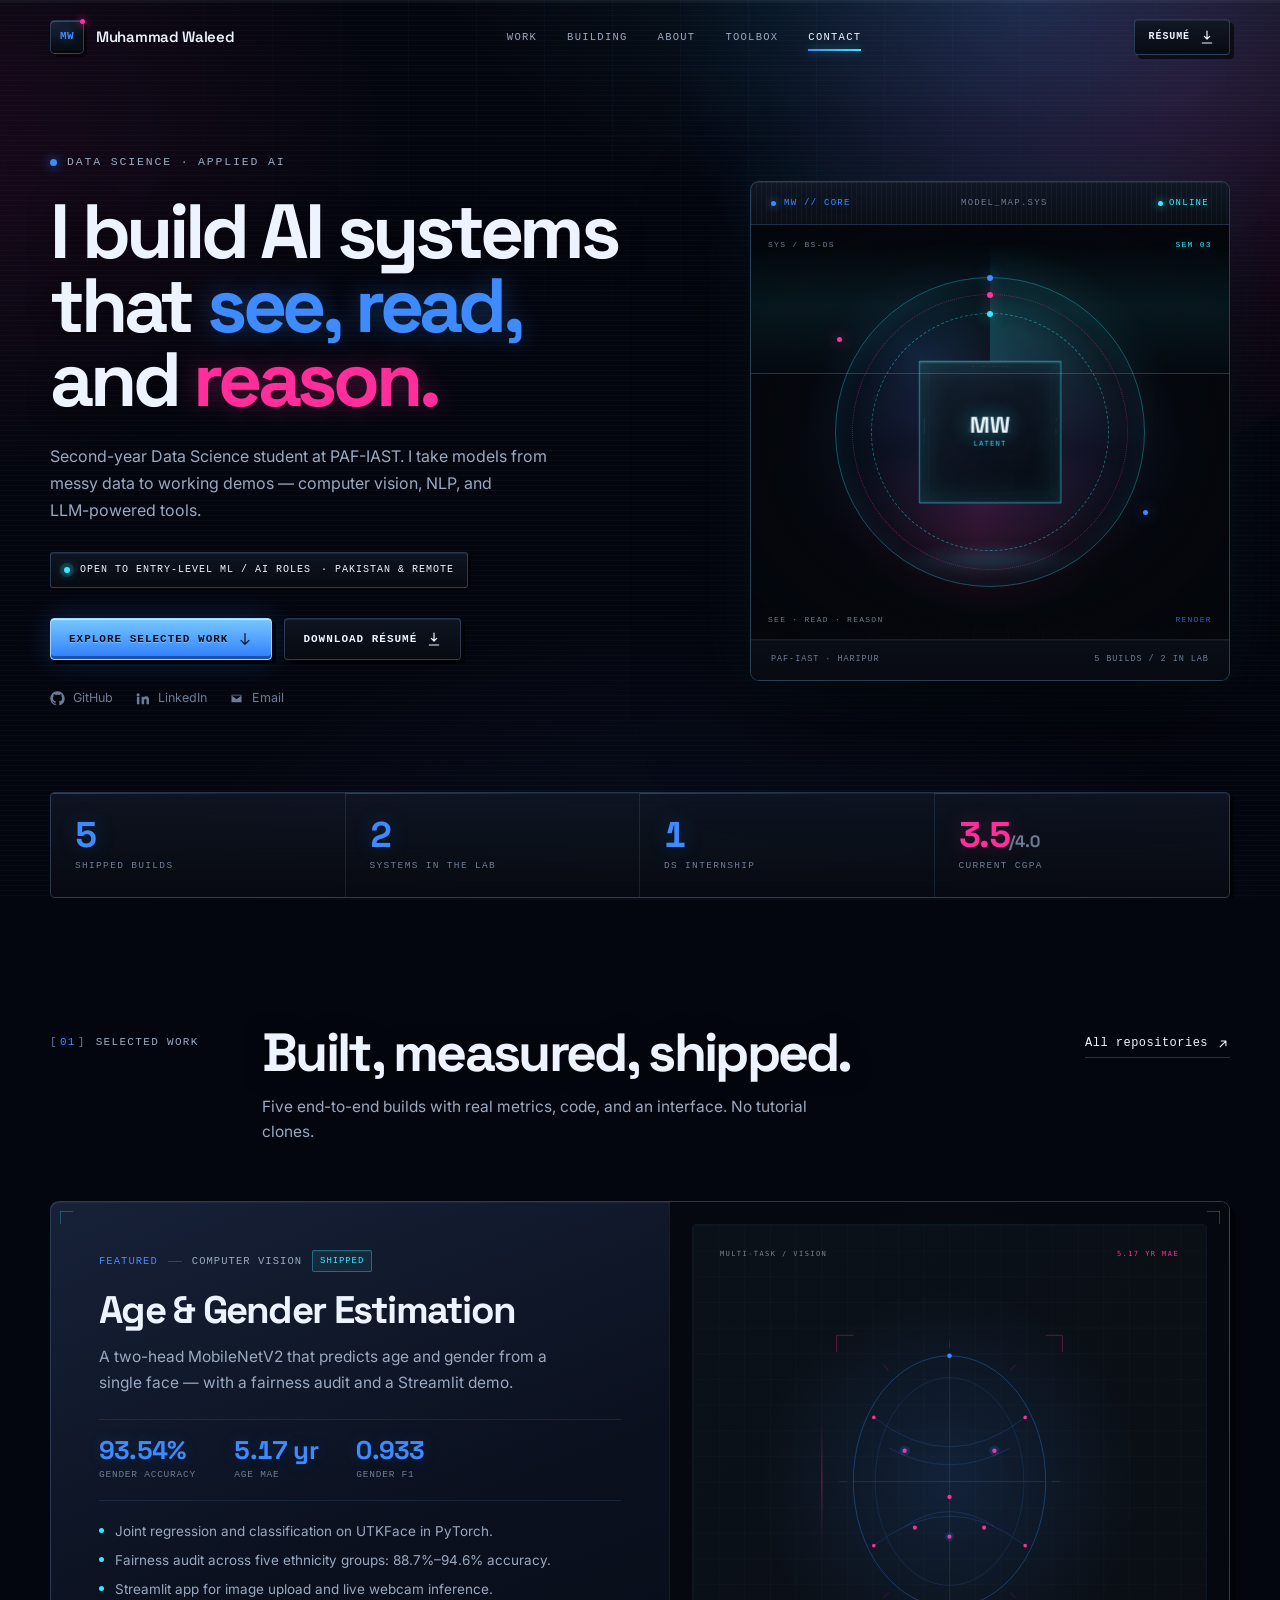
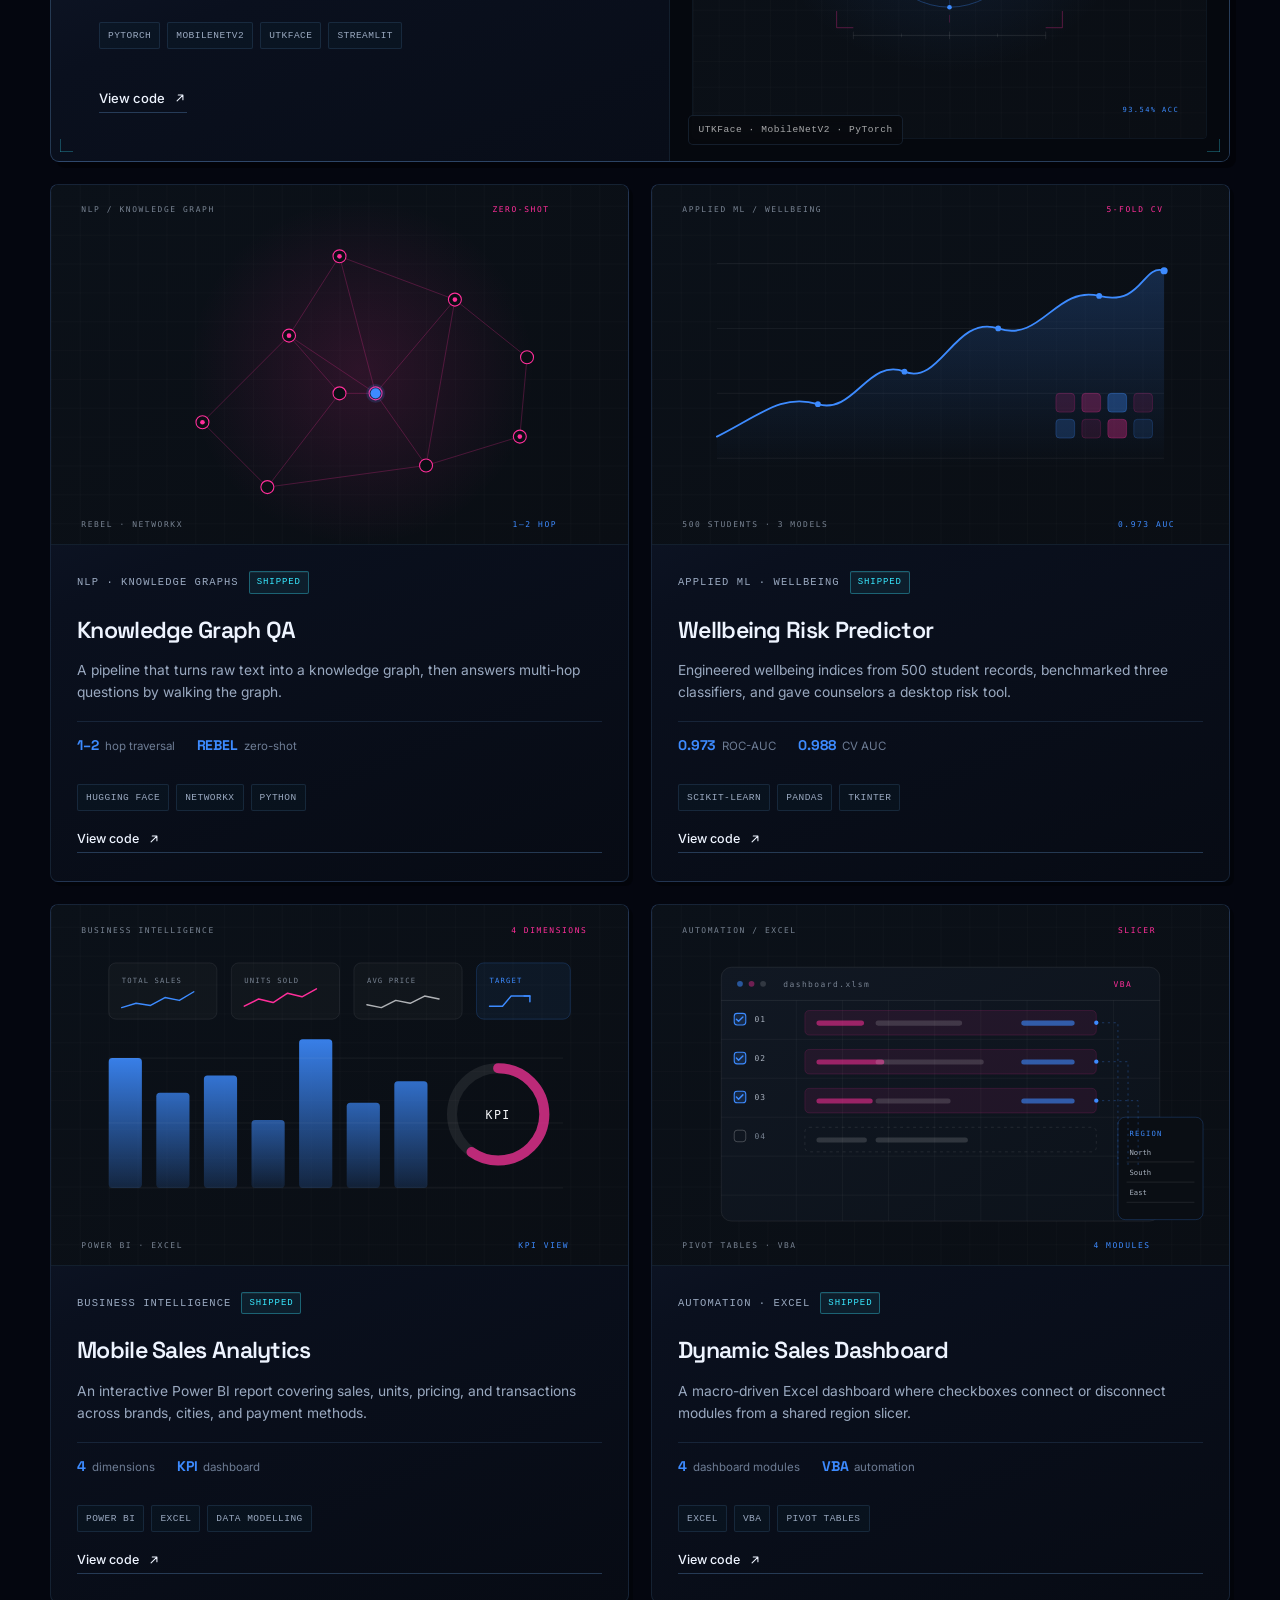
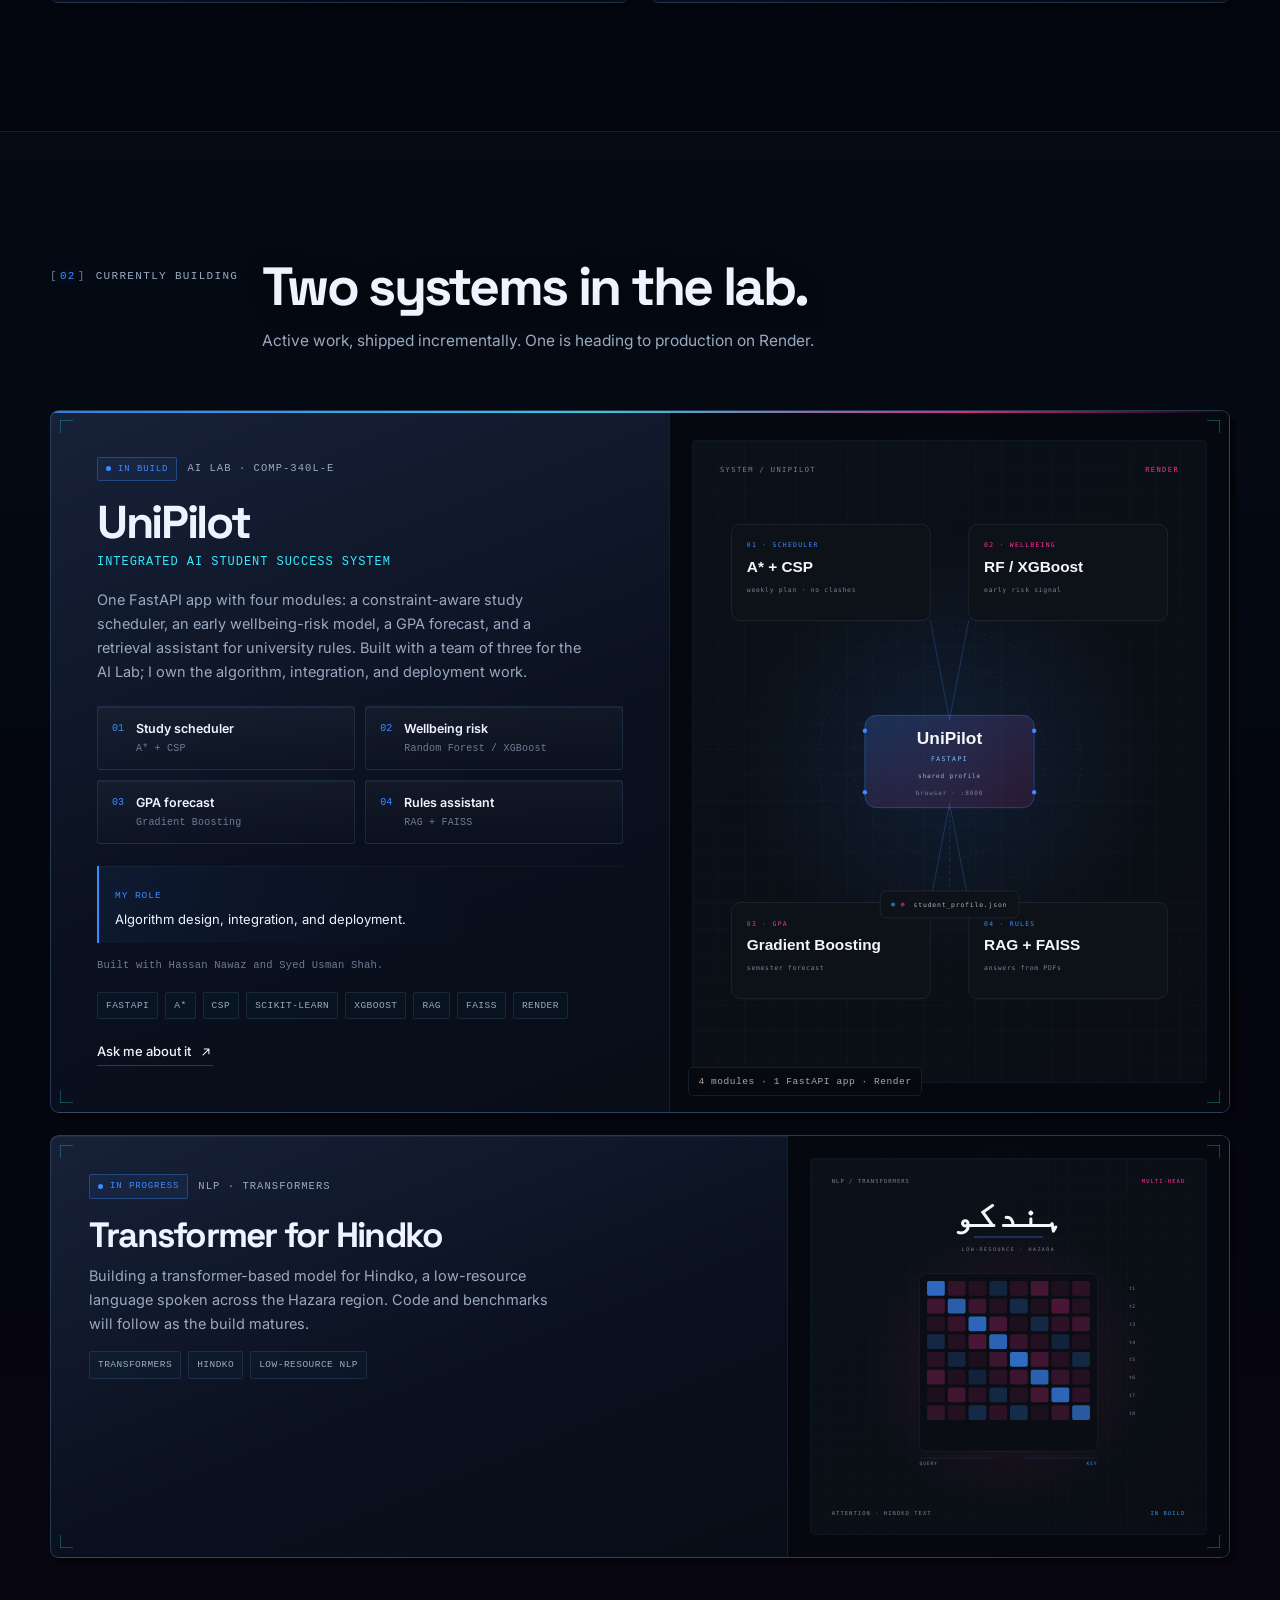
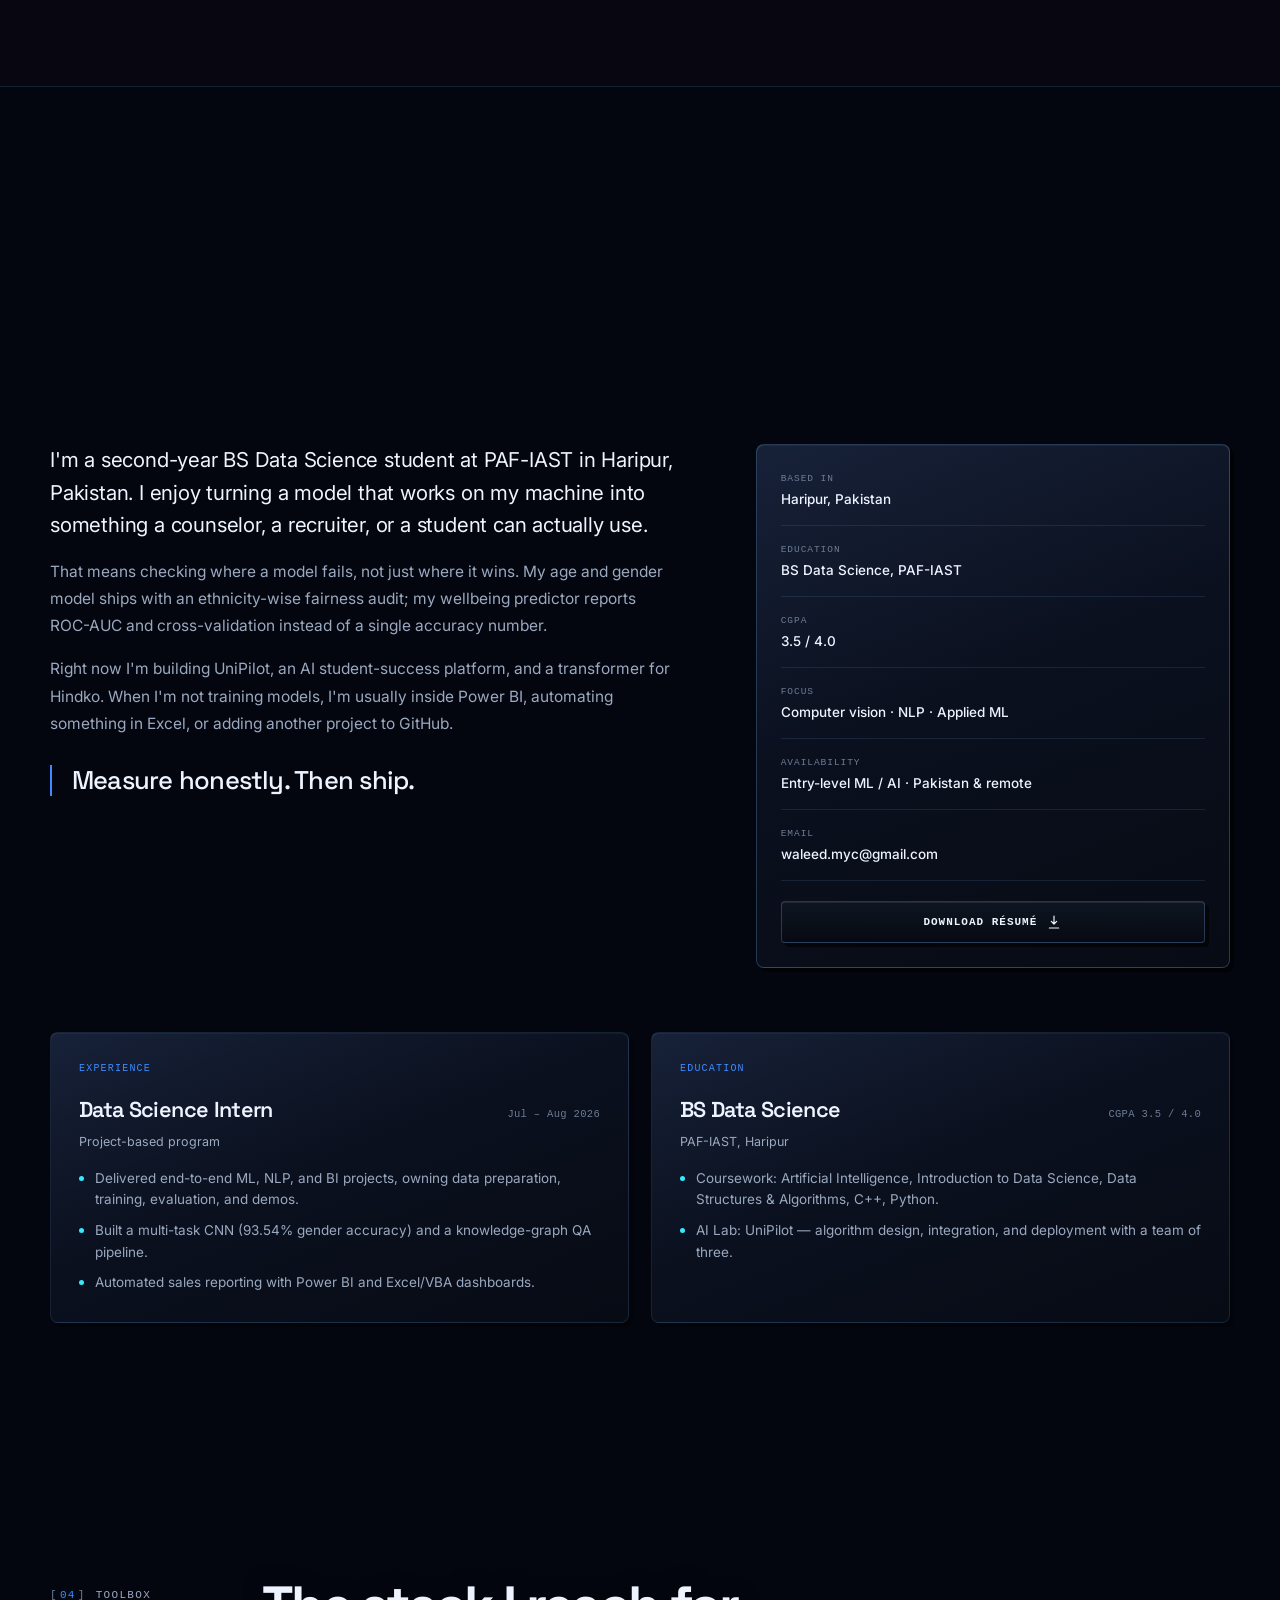
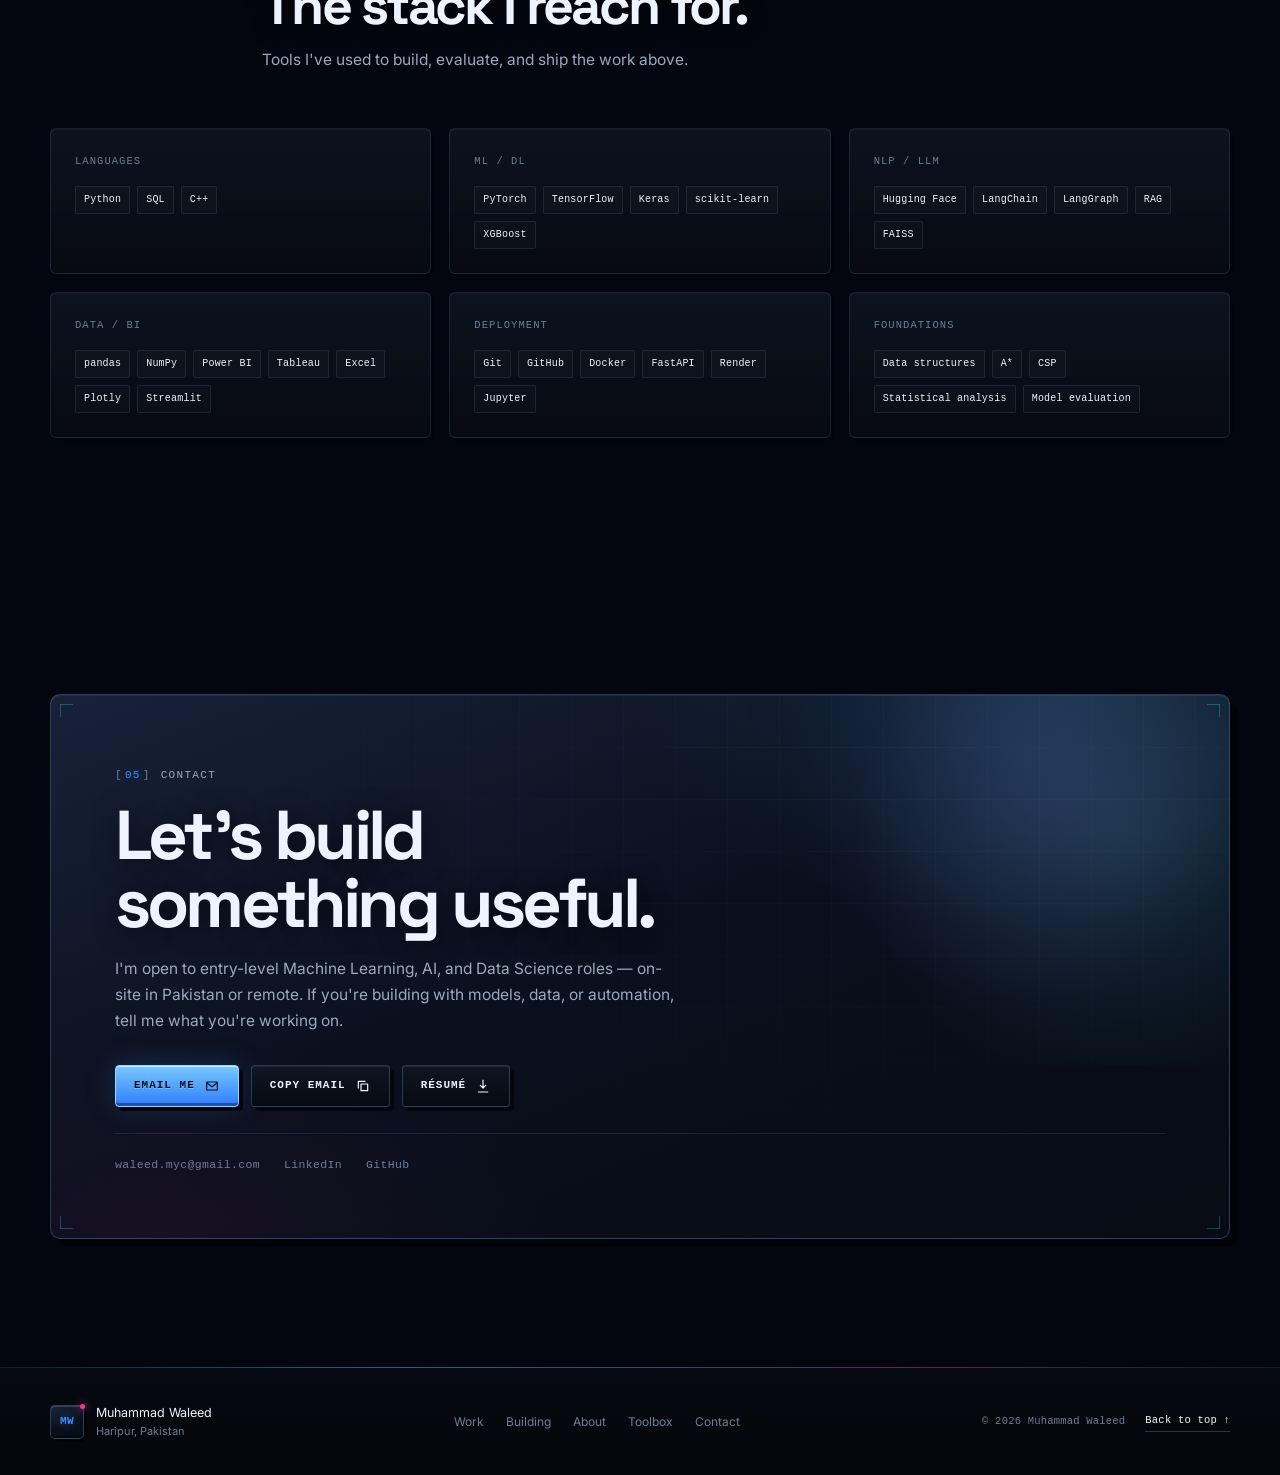
==== index.html @ 13989f55 "Build Muhammad Waleed portfolio site Static single-page portfolio, SEO files, résumé downloads, and " ====
<!doctype html>
<html lang="en" class="no-js">
<head>
  <meta charset="utf-8">
  <meta name="viewport" content="width=device-width, initial-scale=1">
  <title>Muhammad Waleed — Machine Learning &amp; AI Engineer</title>
  <meta name="description" content="Portfolio of Muhammad Waleed — Data Science student and machine learning engineer building computer vision, NLP, and LLM systems. Projects, metrics, and code.">
  <meta name="author" content="Muhammad Waleed">
  <meta name="robots" content="index, follow, max-image-preview:large">
  <meta name="theme-color" content="#04060f">
  <link rel="canonical" href="https://muhammad-waleed-winx.onrender.com/">

  <meta property="og:type" content="website">
  <meta property="og:site_name" content="Muhammad Waleed — ML &amp; AI Portfolio">
  <meta property="og:title" content="Muhammad Waleed — Machine Learning &amp; AI Engineer">
  <meta property="og:description" content="Data Science student building computer vision, NLP, and LLM systems. Real metrics, shipped projects, and code.">
  <meta property="og:url" content="https://muhammad-waleed-winx.onrender.com/">
  <meta property="og:image" content="https://muhammad-waleed-winx.onrender.com/assets/img/og-cover.png">
  <meta property="og:image:width" content="1200">
  <meta property="og:image:height" content="630">
  <meta property="og:image:alt" content="Muhammad Waleed — I build AI systems that see, read, and reason.">
  <meta property="og:locale" content="en_US">

  <meta name="twitter:card" content="summary_large_image">
  <meta name="twitter:title" content="Muhammad Waleed — Machine Learning &amp; AI Engineer">
  <meta name="twitter:description" content="Data Science student building computer vision, NLP, and LLM systems. Real metrics, shipped projects, and code.">
  <meta name="twitter:image" content="https://muhammad-waleed-winx.onrender.com/assets/img/og-cover.png">
  <meta name="twitter:image:alt" content="Muhammad Waleed — I build AI systems that see, read, and reason.">

  <link rel="icon" href="assets/img/favicon.svg" type="image/svg+xml">
  <link rel="apple-touch-icon" href="assets/img/apple-touch-icon.png">
  <link rel="manifest" href="site.webmanifest">

  <link rel="preconnect" href="https://fonts.googleapis.com">
  <link rel="preconnect" href="https://fonts.gstatic.com" crossorigin>
  <link href="https://fonts.googleapis.com/css2?family=Inter:wght@400;500;600&family=Space+Grotesk:wght@500;600;700&display=swap" rel="stylesheet">
  <link rel="stylesheet" href="assets/css/style.css">

  <script>document.documentElement.classList.replace('no-js', 'js');</script>

  <script type="application/ld+json">
  {
    "@context": "https://schema.org",
    "@graph": [
      {
        "@type": "Person",
        "@id": "https://muhammad-waleed-winx.onrender.com/#person",
        "name": "Muhammad Waleed",
        "givenName": "Muhammad",
        "familyName": "Waleed",
        "jobTitle": "Machine Learning & AI Engineer",
        "description": "Data Science student at PAF-IAST building computer vision, NLP, and LLM systems.",
        "url": "https://muhammad-waleed-winx.onrender.com/",
        "email": "mailto:waleed.myc@gmail.com",
        "address": {
          "@type": "PostalAddress",
          "addressLocality": "Haripur",
          "addressRegion": "Khyber Pakhtunkhwa",
          "addressCountry": "PK"
        },
        "alumniOf": {
          "@type": "CollegeOrUniversity",
          "name": "Pak-Austria Fachhochschule Institute of Applied Sciences and Technology (PAF-IAST)"
        },
        "sameAs": [
          "https://www.linkedin.com/in/muhammad-waleed-myc/",
          "https://github.com/winx007"
        ],
        "knowsAbout": [
          "Machine Learning",
          "Deep Learning",
          "Computer Vision",
          "Natural Language Processing",
          "Large Language Models",
          "Python",
          "PyTorch",
          "TensorFlow",
          "scikit-learn",
          "Hugging Face Transformers",
          "LangChain",
          "LangGraph",
          "Docker",
          "FastAPI",
          "Power BI"
        ]
      },
      {
        "@type": "WebSite",
        "@id": "https://muhammad-waleed-winx.onrender.com/#website",
        "url": "https://muhammad-waleed-winx.onrender.com/",
        "name": "Muhammad Waleed — Machine Learning & AI Portfolio",
        "description": "Projects and case studies in computer vision, NLP, LLMs, and applied data science.",
        "publisher": { "@id": "https://muhammad-waleed-winx.onrender.com/#person" },
        "inLanguage": "en"
      },
      {
        "@type": "ItemList",
        "name": "Selected projects",
        "itemListElement": [
          {
            "@type": "ListItem",
            "position": 1,
            "item": {
              "@type": "SoftwareSourceCode",
              "name": "Age & Gender Estimation — Multi-Task CNN",
              "description": "A two-head MobileNetV2 for joint age regression and gender classification on UTKFace, with a fairness audit and Streamlit demo.",
              "codeRepository": "https://github.com/winx007/Age-Gender-Estimation-Multi-Task-Learning-",
              "programmingLanguage": "Python",
              "author": { "@id": "https://muhammad-waleed-winx.onrender.com/#person" }
            }
          },
          {
            "@type": "ListItem",
            "position": 2,
            "item": {
              "@type": "SoftwareSourceCode",
              "name": "Knowledge Graph Construction & Multi-Hop QA",
              "description": "An NLP pipeline that extracts entity-relation triplets with REBEL, builds a NetworkX graph, and answers 1-hop and 2-hop questions.",
              "codeRepository": "https://github.com/winx007/Knowledge-Graph-Construction-QA-Pipeline",
              "programmingLanguage": "Python",
              "author": { "@id": "https://muhammad-waleed-winx.onrender.com/#person" }
            }
          },
          {
            "@type": "ListItem",
            "position": 3,
            "item": {
              "@type": "SoftwareSourceCode",
              "name": "Student Wellbeing Risk Predictor",
              "description": "A scikit-learn pipeline that engineers wellbeing indices from 500 student records and exposes risk predictions through a Tkinter GUI.",
              "codeRepository": "https://github.com/winx007/Student-Wellbeing-Correlation-Prep",
              "programmingLanguage": "Python",
              "author": { "@id": "https://muhammad-waleed-winx.onrender.com/#person" }
            }
          },
          {
            "@type": "ListItem",
            "position": 4,
            "item": {
              "@type": "SoftwareSourceCode",
              "name": "Mobile Sales Analytics Dashboard",
              "description": "An interactive Power BI report tracking sales, units, pricing, and transactions across brands, cities, and payment methods.",
              "codeRepository": "https://github.com/winx007/Zenith-Mobiles-Sales-Analytics-Dashboard-Power-BI-Project",
              "author": { "@id": "https://muhammad-waleed-winx.onrender.com/#person" }
            }
          }
        ]
      }
    ]
  }
  </script>
</head>
<body>
  <a class="skip-link" href="#main">Skip to content</a>
  <div class="scroll-progress" aria-hidden="true"><span data-scroll-progress></span></div>

  <header class="site-header" data-header>
    <div class="container header-inner">
      <a class="brand" href="#top" aria-label="Muhammad Waleed — back to top">
        <span class="brand-mark" aria-hidden="true">MW</span>
        <span class="brand-name">Muhammad Waleed</span>
      </a>

      <nav class="desktop-nav" aria-label="Primary">
        <a href="#work" data-nav>Work</a>
        <a href="#building" data-nav>Building</a>
        <a href="#about" data-nav>About</a>
        <a href="#skills" data-nav>Toolbox</a>
        <a href="#contact" data-nav>Contact</a>
      </nav>

      <div class="header-actions">
        <a class="btn btn--ghost btn--sm" href="assets/Muhammad_Waleed_Resume.pdf" download>
          Résumé
          <svg class="icon" viewBox="0 0 24 24" aria-hidden="true"><path d="M12 3v12m0 0 4-4m-4 4-4-4M5 21h14"/></svg>
        </a>
        <button class="menu-toggle" type="button" aria-expanded="false" aria-controls="mobile-menu" aria-label="Open menu" data-menu-toggle>
          <span></span><span></span>
        </button>
      </div>
    </div>
  </header>

  <div class="mobile-menu" id="mobile-menu" data-menu inert>
    <nav aria-label="Mobile">
      <a href="#work"><span>01</span>Work</a>
      <a href="#building"><span>02</span>Building</a>
      <a href="#about"><span>03</span>About</a>
      <a href="#skills"><span>04</span>Toolbox</a>
      <a href="#contact"><span>05</span>Contact</a>
    </nav>
    <div class="mobile-menu__foot">
      <a class="btn btn--primary" href="assets/Muhammad_Waleed_Resume.pdf" download>Download résumé</a>
      <div class="socials">
        <a href="https://github.com/winx007" target="_blank" rel="noopener noreferrer" aria-label="GitHub (opens in a new tab)">
          <svg class="icon" viewBox="0 0 24 24" aria-hidden="true"><path d="M12 .5C5.73.5.5 5.73.5 12c0 5.08 3.29 9.39 7.86 10.91.58.11.79-.25.79-.56v-2.17c-3.2.7-3.88-1.37-3.88-1.37-.53-1.34-1.29-1.7-1.29-1.7-1.05-.72.08-.71.08-.71 1.16.08 1.77 1.19 1.77 1.19 1.03 1.77 2.7 1.26 3.36.96.1-.75.4-1.26.73-1.55-2.55-.29-5.23-1.28-5.23-5.7 0-1.26.45-2.29 1.19-3.1-.12-.29-.52-1.46.11-3.05 0 0 .97-.31 3.18 1.18a11.1 11.1 0 0 1 5.8 0c2.2-1.49 3.17-1.18 3.17-1.18.63 1.59.23 2.76.11 3.05.74.81 1.19 1.84 1.19 3.1 0 4.43-2.69 5.41-5.25 5.69.41.35.78 1.05.78 2.12v3.14c0 .31.21.68.8.56A11.5 11.5 0 0 0 23.5 12C23.5 5.73 18.27.5 12 .5Z"/></svg>
        </a>
        <a href="https://www.linkedin.com/in/muhammad-waleed-myc/" target="_blank" rel="noopener noreferrer" aria-label="LinkedIn (opens in a new tab)">
          <svg class="icon" viewBox="0 0 24 24" aria-hidden="true"><path d="M4.98 3.5a2.5 2.5 0 1 1 0 5 2.5 2.5 0 0 1 0-5ZM3 9h4v12H3V9Zm7 0h3.8v1.64h.05c.53-1 1.83-2.05 3.77-2.05 4.03 0 4.78 2.65 4.78 6.1V21h-4v-5.35c0-1.28-.02-2.92-1.78-2.92-1.78 0-2.05 1.39-2.05 2.83V21h-4V9Z"/></svg>
        </a>
      </div>
    </div>
  </div>

  <main id="main">
    <section class="hero" id="top" aria-labelledby="hero-title">
      <div class="hero-grid-bg" aria-hidden="true"></div>
      <div class="container hero-inner">
        <div class="hero-copy">
          <p class="eyebrow reveal"><span class="pulse-dot"></span>Data Science · Applied AI</p>
          <h1 id="hero-title" class="reveal">
            <span>I build AI systems</span>
            <span>that <em>see, read,</em></span>
            <span>and <em>reason.</em></span>
          </h1>
          <p class="hero-lede reveal">Second-year Data Science student at <span class="nowrap">PAF-IAST</span>. I take models from messy data to working demos — computer vision, NLP, and <span class="nowrap">LLM-powered</span> tools.</p>
          <div class="availability reveal"><span class="status-dot"></span>Open to entry-level ML / AI roles<span class="availability__loc"> · Pakistan &amp; remote</span></div>
          <div class="hero-actions reveal">
            <a class="btn btn--primary" href="#work">
              Explore selected work
              <svg class="icon" viewBox="0 0 24 24" aria-hidden="true"><path d="M12 4v16m0 0 6-6m-6 6-6-6"/></svg>
            </a>
            <a class="btn btn--ghost" href="assets/Muhammad_Waleed_Resume.pdf" download>
              Download résumé
              <svg class="icon" viewBox="0 0 24 24" aria-hidden="true"><path d="M12 3v12m0 0 4-4m-4 4-4-4M5 21h14"/></svg>
            </a>
          </div>
          <div class="hero-socials reveal">
            <a href="https://github.com/winx007" target="_blank" rel="noopener noreferrer">
              <svg class="icon" viewBox="0 0 24 24" aria-hidden="true"><path d="M12 .5C5.73.5.5 5.73.5 12c0 5.08 3.29 9.39 7.86 10.91.58.11.79-.25.79-.56v-2.17c-3.2.7-3.88-1.37-3.88-1.37-.53-1.34-1.29-1.7-1.29-1.7-1.05-.72.08-.71.08-.71 1.16.08 1.77 1.19 1.77 1.19 1.03 1.77 2.7 1.26 3.36.96.1-.75.4-1.26.73-1.55-2.55-.29-5.23-1.28-5.23-5.7 0-1.26.45-2.29 1.19-3.1-.12-.29-.52-1.46.11-3.05 0 0 .97-.31 3.18 1.18a11.1 11.1 0 0 1 5.8 0c2.2-1.49 3.17-1.18 3.17-1.18.63 1.59.23 2.76.11 3.05.74.81 1.19 1.84 1.19 3.1 0 4.43-2.69 5.41-5.25 5.69.41.35.78 1.05.78 2.12v3.14c0 .31.21.68.8.56A11.5 11.5 0 0 0 23.5 12C23.5 5.73 18.27.5 12 .5Z"/></svg>
              GitHub
            </a>
            <a href="https://www.linkedin.com/in/muhammad-waleed-myc/" target="_blank" rel="noopener noreferrer">
              <svg class="icon" viewBox="0 0 24 24" aria-hidden="true"><path d="M4.98 3.5a2.5 2.5 0 1 1 0 5 2.5 2.5 0 0 1 0-5ZM3 9h4v12H3V9Zm7 0h3.8v1.64h.05c.53-1 1.83-2.05 3.77-2.05 4.03 0 4.78 2.65 4.78 6.1V21h-4v-5.35c0-1.28-.02-2.92-1.78-2.92-1.78 0-2.05 1.39-2.05 2.83V21h-4V9Z"/></svg>
              LinkedIn
            </a>
            <a href="mailto:waleed.myc@gmail.com">
              <svg class="icon" viewBox="0 0 24 24" aria-hidden="true"><path d="M4 6h16v12H4zM4 7l8 6 8-6"/></svg>
              Email
            </a>
          </div>
        </div>

        <div class="hero-visual reveal">
          <div class="core-card" data-tilt>
            <div class="core-card__bar">
              <span class="core-card__id"><i></i>MW // CORE</span>
              <span class="core-card__file">model_map.sys</span>
              <span class="core-card__live">online</span>
            </div>

            <div class="core-stage" aria-hidden="true">
              <div class="core-stage__grid"></div>
              <div class="core-stage__aura"></div>

              <div class="core-scene">
                <span class="core-ring core-ring--h1"></span>
                <span class="core-ring core-ring--h2"></span>
                <span class="core-ring core-ring--v"></span>
                <div class="core-cube">
                  <span class="core-face core-face--front"><b>MW</b><small>LATENT</small></span>
                  <span class="core-face core-face--back"><b>DATA</b><small>PIPELINE</small></span>
                  <span class="core-face core-face--right"><b>CV</b><small>VISION</small></span>
                  <span class="core-face core-face--left"><b>NLP</b><small>LANGUAGE</small></span>
                  <span class="core-face core-face--top"><b>LLM</b><small>REASON</small></span>
                  <span class="core-face core-face--bottom"><b>ML</b><small>OPS</small></span>
                </div>
                <span class="core-spark core-spark--a"></span>
                <span class="core-spark core-spark--b"></span>
              </div>

              <span class="core-scan"></span>
              <span class="core-hud core-hud--tl">SYS / BS-DS</span>
              <span class="core-hud core-hud--tr">SEM 03</span>
              <span class="core-hud core-hud--bl">SEE · READ · REASON</span>
              <span class="core-hud core-hud--br">RENDER</span>
            </div>

            <div class="core-card__foot">
              <span>PAF-IAST · Haripur</span>
              <span>5 builds / 2 in lab</span>
            </div>
          </div>
        </div>
      </div>

      <div class="container">
        <dl class="stats reveal">
          <div><dt>Shipped builds</dt><dd>5</dd></div>
          <div><dt>Systems in the lab</dt><dd>2</dd></div>
          <div><dt>DS internship</dt><dd>1</dd></div>
          <div><dt>Current CGPA</dt><dd>3.5<span>/4.0</span></dd></div>
        </dl>
      </div>
    </section>

    <section class="section" id="work" aria-labelledby="work-title">
      <div class="container">
        <div class="section-head reveal">
          <p class="section-label"><span>01</span>Selected work</p>
          <div class="section-head__main">
            <h2 id="work-title">Built, measured, shipped.</h2>
            <p>Five end-to-end builds with real metrics, code, and an interface. No tutorial clones.</p>
          </div>
          <a class="section-link" href="https://github.com/winx007" target="_blank" rel="noopener noreferrer">
            All repositories
            <svg class="icon" viewBox="0 0 24 24" aria-hidden="true"><path d="M7 17 17 7M9 7h8v8"/></svg>
          </a>
        </div>

        <article class="project-featured reveal" data-tilt>
          <div class="project-featured__content">
            <div class="project-kicker">
              <span class="kicker-strong">Featured</span>
              <span class="kicker-sep" aria-hidden="true"></span>
              Computer vision
              <span class="badge">Shipped</span>
            </div>
            <h3>Age &amp; Gender Estimation</h3>
            <p class="project-summary">A two-head MobileNetV2 that predicts age and gender from a single face — with a fairness audit and a Streamlit demo.</p>
            <dl class="project-metrics">
              <div><dt>Gender accuracy</dt><dd>93.54%</dd></div>
              <div><dt>Age MAE</dt><dd>5.17 yr</dd></div>
              <div><dt>Gender F1</dt><dd>0.933</dd></div>
            </dl>
            <ul class="project-points">
              <li>Joint regression and classification on UTKFace in PyTorch.</li>
              <li>Fairness audit across five ethnicity groups: 88.7%–94.6% accuracy.</li>
              <li>Streamlit app for image upload and live webcam inference.</li>
            </ul>
            <div class="tags">
              <span>PyTorch</span><span>MobileNetV2</span><span>UTKFace</span><span>Streamlit</span>
            </div>
            <a class="text-link" href="https://github.com/winx007/Age-Gender-Estimation-Multi-Task-Learning-" target="_blank" rel="noopener noreferrer">
              View code
              <svg class="icon" viewBox="0 0 24 24" aria-hidden="true"><path d="M7 17 17 7M9 7h8v8"/></svg>
            </a>
          </div>
          <a class="project-featured__media" href="https://github.com/winx007/Age-Gender-Estimation-Multi-Task-Learning-" target="_blank" rel="noopener noreferrer" aria-label="Age and Gender Estimation repository on GitHub (opens in a new tab)">
            <img src="assets/img/cover-vision.svg" alt="" width="800" height="800" loading="lazy" decoding="async">
            <span class="media-caption">UTKFace · MobileNetV2 · PyTorch</span>
          </a>
        </article>

        <div class="project-grid">
          <article class="project-card reveal">
            <a class="project-card__media" href="https://github.com/winx007/Knowledge-Graph-Construction-QA-Pipeline" target="_blank" rel="noopener noreferrer" aria-label="Knowledge Graph QA repository on GitHub (opens in a new tab)">
              <img src="assets/img/cover-graph.svg" alt="" width="800" height="520" loading="lazy" decoding="async">
            </a>
            <div class="project-card__body">
              <div class="project-kicker">NLP · Knowledge graphs <span class="badge">Shipped</span></div>
              <h3><a href="https://github.com/winx007/Knowledge-Graph-Construction-QA-Pipeline" target="_blank" rel="noopener noreferrer">Knowledge Graph QA</a></h3>
              <p>A pipeline that turns raw text into a knowledge graph, then answers multi-hop questions by walking the graph.</p>
              <div class="mini-facts">
                <span><strong>1–2</strong> hop traversal</span>
                <span><strong>REBEL</strong> zero-shot</span>
              </div>
              <div class="tags"><span>Hugging Face</span><span>NetworkX</span><span>Python</span></div>
              <a class="text-link" href="https://github.com/winx007/Knowledge-Graph-Construction-QA-Pipeline" target="_blank" rel="noopener noreferrer">View code <svg class="icon" viewBox="0 0 24 24" aria-hidden="true"><path d="M7 17 17 7M9 7h8v8"/></svg></a>
            </div>
          </article>

          <article class="project-card reveal">
            <a class="project-card__media" href="https://github.com/winx007/Student-Wellbeing-Correlation-Prep" target="_blank" rel="noopener noreferrer" aria-label="Student Wellbeing Risk Predictor repository on GitHub (opens in a new tab)">
              <img src="assets/img/cover-wellbeing.svg" alt="" width="800" height="520" loading="lazy" decoding="async">
            </a>
            <div class="project-card__body">
              <div class="project-kicker">Applied ML · Wellbeing <span class="badge">Shipped</span></div>
              <h3><a href="https://github.com/winx007/Student-Wellbeing-Correlation-Prep" target="_blank" rel="noopener noreferrer">Wellbeing Risk Predictor</a></h3>
              <p>Engineered wellbeing indices from 500 student records, benchmarked three classifiers, and gave counselors a desktop risk tool.</p>
              <div class="mini-facts">
                <span><strong>0.973</strong> ROC-AUC</span>
                <span><strong>0.988</strong> CV AUC</span>
              </div>
              <div class="tags"><span>scikit-learn</span><span>pandas</span><span>Tkinter</span></div>
              <a class="text-link" href="https://github.com/winx007/Student-Wellbeing-Correlation-Prep" target="_blank" rel="noopener noreferrer">View code <svg class="icon" viewBox="0 0 24 24" aria-hidden="true"><path d="M7 17 17 7M9 7h8v8"/></svg></a>
            </div>
          </article>

          <article class="project-card reveal">
            <a class="project-card__media" href="https://github.com/winx007/Zenith-Mobiles-Sales-Analytics-Dashboard-Power-BI-Project" target="_blank" rel="noopener noreferrer" aria-label="Mobile Sales Analytics Dashboard repository on GitHub (opens in a new tab)">
              <img src="assets/img/cover-bi.svg" alt="" width="800" height="520" loading="lazy" decoding="async">
            </a>
            <div class="project-card__body">
              <div class="project-kicker">Business intelligence <span class="badge">Shipped</span></div>
              <h3><a href="https://github.com/winx007/Zenith-Mobiles-Sales-Analytics-Dashboard-Power-BI-Project" target="_blank" rel="noopener noreferrer">Mobile Sales Analytics</a></h3>
              <p>An interactive Power BI report covering sales, units, pricing, and transactions across brands, cities, and payment methods.</p>
              <div class="mini-facts">
                <span><strong>4</strong> dimensions</span>
                <span><strong>KPI</strong> dashboard</span>
              </div>
              <div class="tags"><span>Power BI</span><span>Excel</span><span>Data modelling</span></div>
              <a class="text-link" href="https://github.com/winx007/Zenith-Mobiles-Sales-Analytics-Dashboard-Power-BI-Project" target="_blank" rel="noopener noreferrer">View code <svg class="icon" viewBox="0 0 24 24" aria-hidden="true"><path d="M7 17 17 7M9 7h8v8"/></svg></a>
            </div>
          </article>

          <article class="project-card reveal">
            <a class="project-card__media" href="https://github.com/winx007/Sales-Dashboard-with-Dynamic-Slicer-Control" target="_blank" rel="noopener noreferrer" aria-label="Dynamic Sales Dashboard repository on GitHub (opens in a new tab)">
              <img src="assets/img/cover-automation.svg" alt="" width="800" height="520" loading="lazy" decoding="async">
            </a>
            <div class="project-card__body">
              <div class="project-kicker">Automation · Excel <span class="badge">Shipped</span></div>
              <h3><a href="https://github.com/winx007/Sales-Dashboard-with-Dynamic-Slicer-Control" target="_blank" rel="noopener noreferrer">Dynamic Sales Dashboard</a></h3>
              <p>A macro-driven Excel dashboard where checkboxes connect or disconnect modules from a shared region slicer.</p>
              <div class="mini-facts">
                <span><strong>4</strong> dashboard modules</span>
                <span><strong>VBA</strong> automation</span>
              </div>
              <div class="tags"><span>Excel</span><span>VBA</span><span>Pivot tables</span></div>
              <a class="text-link" href="https://github.com/winx007/Sales-Dashboard-with-Dynamic-Slicer-Control" target="_blank" rel="noopener noreferrer">View code <svg class="icon" viewBox="0 0 24 24" aria-hidden="true"><path d="M7 17 17 7M9 7h8v8"/></svg></a>
            </div>
          </article>
        </div>
      </div>
    </section>

    <section class="section section--building" id="building" aria-labelledby="building-title">
      <div class="container">
        <div class="section-head reveal">
          <p class="section-label"><span>02</span>Currently building</p>
          <div class="section-head__main">
            <h2 id="building-title">Two systems in the lab.</h2>
            <p>Active work, shipped incrementally. One is heading to production on Render.</p>
          </div>
        </div>

        <article class="build-card build-card--wide reveal" data-tilt>
          <div class="build-card__content">
            <div class="project-kicker">
              <span class="status-pill"><i></i>In build</span>
              AI Lab · COMP-340L-E
            </div>
            <h3>UniPilot</h3>
            <p class="build-sub">Integrated AI student success system</p>
            <p class="build-copy">One FastAPI app with four modules: a constraint-aware study scheduler, an early wellbeing-risk model, a GPA forecast, and a retrieval assistant for university rules. Built with a team of three for the AI Lab; I own the algorithm, integration, and deployment work.</p>

            <ol class="module-list">
              <li><span>01</span><div><strong>Study scheduler</strong><small>A* + CSP</small></div></li>
              <li><span>02</span><div><strong>Wellbeing risk</strong><small>Random Forest / XGBoost</small></div></li>
              <li><span>03</span><div><strong>GPA forecast</strong><small>Gradient Boosting</small></div></li>
              <li><span>04</span><div><strong>Rules assistant</strong><small>RAG + FAISS</small></div></li>
            </ol>

            <div class="role-callout">
              <span>My role</span>
              <p>Algorithm design, integration, and deployment.</p>
            </div>
            <p class="team-line">Built with Hassan Nawaz and Syed Usman Shah.</p>
            <div class="tags">
              <span>FastAPI</span><span>A*</span><span>CSP</span><span>scikit-learn</span><span>XGBoost</span><span>RAG</span><span>FAISS</span><span>Render</span>
            </div>
            <a class="text-link" href="mailto:waleed.myc@gmail.com?subject=UniPilot">Ask me about it <svg class="icon" viewBox="0 0 24 24" aria-hidden="true"><path d="M7 17 17 7M9 7h8v8"/></svg></a>
          </div>
          <div class="build-card__media">
            <img src="assets/img/cover-unipilot.svg" alt="" width="800" height="1000" loading="lazy" decoding="async">
            <span class="media-caption">4 modules · 1 FastAPI app · Render</span>
          </div>
        </article>

        <article class="build-card build-card--compact reveal" data-tilt>
          <div class="build-card__content">
            <div class="project-kicker">
              <span class="status-pill"><i></i>In progress</span>
              NLP · Transformers
            </div>
            <h3>Transformer for Hindko</h3>
            <p class="build-copy">Building a transformer-based model for Hindko, a low-resource language spoken across the Hazara region. Code and benchmarks will follow as the build matures.</p>
            <div class="tags"><span>Transformers</span><span>Hindko</span><span>Low-resource NLP</span></div>
          </div>
          <div class="build-card__media build-card__media--small">
            <img src="assets/img/cover-hindko.svg" alt="" width="800" height="760" loading="lazy" decoding="async">
          </div>
        </article>
      </div>
    </section>

    <section class="section" id="about" aria-labelledby="about-title">
      <div class="container">
        <div class="section-head reveal">
          <p class="section-label"><span>03</span>About</p>
          <div class="section-head__main">
            <h2 id="about-title">A model is only finished when someone can use it.</h2>
            <p>The last mile is the interesting part: clean data, honest evaluation, and an interface that explains itself.</p>
          </div>
        </div>

        <div class="about-grid">
          <div class="about-copy reveal">
            <p class="lead">I'm a second-year BS Data Science student at PAF-IAST in Haripur, Pakistan. I enjoy turning a model that works on my machine into something a counselor, a recruiter, or a student can actually use.</p>
            <p>That means checking where a model fails, not just where it wins. My age and gender model ships with an ethnicity-wise fairness audit; my wellbeing predictor reports ROC-AUC and cross-validation instead of a single accuracy number.</p>
            <p>Right now I'm building UniPilot, an AI student-success platform, and a transformer for Hindko. When I'm not training models, I'm usually inside Power BI, automating something in Excel, or adding another project to GitHub.</p>
            <blockquote>Measure honestly. Then ship.</blockquote>
          </div>

          <aside class="fact-card reveal" aria-label="Quick facts">
            <div class="fact"><span>Based in</span><strong>Haripur, Pakistan</strong></div>
            <div class="fact"><span>Education</span><strong>BS Data Science, PAF-IAST</strong></div>
            <div class="fact"><span>CGPA</span><strong>3.5 / 4.0</strong></div>
            <div class="fact"><span>Focus</span><strong>Computer vision · NLP · Applied ML</strong></div>
            <div class="fact"><span>Availability</span><strong>Entry-level ML / AI · Pakistan &amp; remote</strong></div>
            <div class="fact"><span>Email</span><a href="mailto:waleed.myc@gmail.com">waleed.myc@gmail.com</a></div>
            <a class="btn btn--ghost btn--block" href="assets/Muhammad_Waleed_Resume.pdf" download>
              Download résumé
              <svg class="icon" viewBox="0 0 24 24" aria-hidden="true"><path d="M12 3v12m0 0 4-4m-4 4-4-4M5 21h14"/></svg>
            </a>
          </aside>
        </div>

        <div class="track-grid">
          <article class="track-card reveal">
            <p class="track-label">Experience</p>
            <div class="track-head">
              <h3>Data Science Intern</h3>
              <span>Jul – Aug 2026</span>
            </div>
            <p class="track-org">Project-based program</p>
            <ul>
              <li>Delivered end-to-end ML, NLP, and BI projects, owning data preparation, training, evaluation, and demos.</li>
              <li>Built a multi-task CNN (93.54% gender accuracy) and a knowledge-graph QA pipeline.</li>
              <li>Automated sales reporting with Power BI and Excel/VBA dashboards.</li>
            </ul>
          </article>

          <article class="track-card reveal">
            <p class="track-label">Education</p>
            <div class="track-head">
              <h3>BS Data Science</h3>
              <span>CGPA 3.5 / 4.0</span>
            </div>
            <p class="track-org">PAF-IAST, Haripur</p>
            <ul>
              <li>Coursework: Artificial Intelligence, Introduction to Data Science, Data Structures &amp; Algorithms, C++, Python.</li>
              <li>AI Lab: UniPilot — algorithm design, integration, and deployment with a team of three.</li>
            </ul>
          </article>
        </div>
      </div>
    </section>

    <section class="section" id="skills" aria-labelledby="skills-title">
      <div class="container">
        <div class="section-head reveal">
          <p class="section-label"><span>04</span>Toolbox</p>
          <div class="section-head__main">
            <h2 id="skills-title">The stack I reach for.</h2>
            <p>Tools I've used to build, evaluate, and ship the work above.</p>
          </div>
        </div>

        <div class="skills-grid">
          <article class="skill-card reveal">
            <h3>Languages</h3>
            <div class="chips"><span>Python</span><span>SQL</span><span>C++</span></div>
          </article>
          <article class="skill-card reveal">
            <h3>ML / DL</h3>
            <div class="chips"><span>PyTorch</span><span>TensorFlow</span><span>Keras</span><span>scikit-learn</span><span>XGBoost</span></div>
          </article>
          <article class="skill-card reveal">
            <h3>NLP / LLM</h3>
            <div class="chips"><span>Hugging Face</span><span>LangChain</span><span>LangGraph</span><span>RAG</span><span>FAISS</span></div>
          </article>
          <article class="skill-card reveal">
            <h3>Data / BI</h3>
            <div class="chips"><span>pandas</span><span>NumPy</span><span>Power BI</span><span>Tableau</span><span>Excel</span><span>Plotly</span><span>Streamlit</span></div>
          </article>
          <article class="skill-card reveal">
            <h3>Deployment</h3>
            <div class="chips"><span>Git</span><span>GitHub</span><span>Docker</span><span>FastAPI</span><span>Render</span><span>Jupyter</span></div>
          </article>
          <article class="skill-card reveal">
            <h3>Foundations</h3>
            <div class="chips"><span>Data structures</span><span>A*</span><span>CSP</span><span>Statistical analysis</span><span>Model evaluation</span></div>
          </article>
        </div>
      </div>
    </section>

    <section class="section section--contact" id="contact" aria-labelledby="contact-title">
      <div class="container">
        <div class="contact-panel reveal">
          <div class="contact-glow" aria-hidden="true"></div>
          <p class="section-label"><span>05</span>Contact</p>
          <h2 id="contact-title">Let's build something useful.</h2>
          <p class="contact-copy">I'm open to entry-level Machine Learning, AI, and Data Science roles — on-site in Pakistan or remote. If you're building with models, data, or automation, tell me what you're working on.</p>
          <div class="contact-actions">
            <a class="btn btn--primary" href="mailto:waleed.myc@gmail.com">
              Email me
              <svg class="icon" viewBox="0 0 24 24" aria-hidden="true"><path d="M4 6h16v12H4zM4 7l8 6 8-6"/></svg>
            </a>
            <button class="btn btn--ghost" type="button" data-copy-email data-email="waleed.myc@gmail.com">
              <span data-copy-label>Copy email</span>
              <svg class="icon" viewBox="0 0 24 24" aria-hidden="true"><path d="M9 9h10v10H9zM5 15V5h10"/></svg>
            </button>
            <a class="btn btn--ghost" href="assets/Muhammad_Waleed_Resume.pdf" download>
              Résumé
              <svg class="icon" viewBox="0 0 24 24" aria-hidden="true"><path d="M12 3v12m0 0 4-4m-4 4-4-4M5 21h14"/></svg>
            </a>
          </div>
          <div class="contact-meta">
            <a href="mailto:waleed.myc@gmail.com">waleed.myc@gmail.com</a>
            <a href="https://www.linkedin.com/in/muhammad-waleed-myc/" target="_blank" rel="noopener noreferrer">LinkedIn</a>
            <a href="https://github.com/winx007" target="_blank" rel="noopener noreferrer">GitHub</a>
          </div>
          <p class="sr-only" aria-live="polite" data-copy-status></p>
        </div>
      </div>
    </section>
  </main>

  <footer class="site-footer">
    <div class="container footer-inner">
      <div class="footer-brand">
        <span class="brand-mark" aria-hidden="true">MW</span>
        <p>Muhammad Waleed<br><span>Haripur, Pakistan</span></p>
      </div>
      <nav class="footer-nav" aria-label="Footer">
        <a href="#work">Work</a>
        <a href="#building">Building</a>
        <a href="#about">About</a>
        <a href="#skills">Toolbox</a>
        <a href="#contact">Contact</a>
      </nav>
      <div class="footer-meta">
        <p>© 2026 Muhammad Waleed</p>
        <a href="#top">Back to top <span aria-hidden="true">↑</span></a>
      </div>
    </div>
  </footer>

  <div class="cursor" aria-hidden="true">
    <div class="cursor__ring" data-cursor-ring></div>
    <div class="cursor__dot" data-cursor-dot></div>
  </div>

  <script src="assets/js/main.js" defer></script>
</body>
</html>
---- assets/css/style.css ----
/* ==========================================================================
   Muhammad Waleed — portfolio
   Dark cyberpunk: brushed steel, electric blue, cyber-pink voltage, HUD depth.
   ========================================================================== */

:root {
  --bg: #04060f;
  --bg-soft: #060a15;
  --surface: #080d1a;
  --surface-2: #0b1426;
  --line: rgba(120, 185, 255, 0.13);
  --line-strong: rgba(120, 185, 255, 0.26);
  --text: #eef4ff;
  --muted: #9aa9c0;
  --dim: #6d7c94;
  --accent: #3d8bff;
  --accent-rgb: 61, 139, 255;
  --accent-soft: rgba(61, 139, 255, 0.09);
  --teal: #38e8ff;
  --teal-rgb: 56, 232, 255;
  --magenta: #ff2e9a;
  --magenta-rgb: 255, 46, 154;
  --violet: #8b5cff;
  --ink: #04101f;
  --radius: 8px;
  --radius-lg: 12px;
  --gutter: clamp(20px, 4vw, 40px);
  --ease: cubic-bezier(0.2, 0.8, 0.2, 1);
  --hard: 4px 4px 0 rgba(0, 0, 0, 0.6);
  --metal: linear-gradient(158deg, #172138 0%, #0a101e 46%, #070b14 100%);
  --font-display: "Space Grotesk", "Segoe UI", system-ui, sans-serif;
  --font-body: "Inter", "Segoe UI", system-ui, -apple-system, sans-serif;
  --font-mono: ui-monospace, "SFMono-Regular", "Cascadia Code", Menlo, Consolas, monospace;
}

*,
*::before,
*::after {
  box-sizing: border-box;
}

* {
  margin: 0;
}

html {
  scroll-behavior: smooth;
  -webkit-text-size-adjust: 100%;
  color-scheme: dark;
}

body {
  background: var(--bg);
  color: var(--text);
  font-family: var(--font-body);
  font-size: 16px;
  line-height: 1.6;
  -webkit-font-smoothing: antialiased;
  text-rendering: optimizeLegibility;
  overflow-x: hidden;
}

body::before {
  content: "";
  position: fixed;
  inset: 0;
  z-index: -1;
  background:
    radial-gradient(1000px 620px at 80% -14%, rgba(56, 232, 255, 0.11), transparent 62%),
    radial-gradient(820px 560px at -8% 16%, rgba(255, 46, 154, 0.09), transparent 60%),
    radial-gradient(900px 600px at 55% 112%, rgba(61, 139, 255, 0.08), transparent 66%),
    var(--bg);
  pointer-events: none;
}

body::after {
  content: "";
  position: fixed;
  inset: 0;
  z-index: -1;
  background: repeating-linear-gradient(
    180deg,
    rgba(210, 240, 255, 0.022) 0 1px,
    transparent 1px 5px
  );
  pointer-events: none;
}

::-webkit-scrollbar {
  width: 10px;
}

::-webkit-scrollbar-track {
  background: #05070d;
}

::-webkit-scrollbar-thumb {
  border: 2px solid #05070d;
  border-radius: 0;
  background: linear-gradient(180deg, var(--teal), var(--violet), var(--magenta));
}

img,
svg,
canvas {
  display: block;
  max-width: 100%;
}

a {
  color: inherit;
  text-decoration: none;
}

button {
  font: inherit;
  color: inherit;
  background: none;
  border: 0;
  cursor: pointer;
}

ul,
ol {
  list-style: none;
  padding: 0;
}

::selection {
  background: var(--accent);
  color: var(--ink);
}

:focus-visible {
  outline: 2px solid var(--accent);
  outline-offset: 3px;
  border-radius: 4px;
}

.sr-only {
  position: absolute;
  width: 1px;
  height: 1px;
  padding: 0;
  margin: -1px;
  overflow: hidden;
  clip: rect(0, 0, 0, 0);
  white-space: nowrap;
  border: 0;
}

.nowrap {
  white-space: nowrap;
}

.skip-link {
  position: fixed;
  top: 12px;
  left: 12px;
  z-index: 200;
  padding: 10px 14px;
  border-radius: 8px;
  background: var(--accent);
  color: var(--ink);
  font-weight: 600;
  transform: translateY(-160%);
  transition: transform 0.2s var(--ease);
}

.skip-link:focus {
  transform: translateY(0);
}

.container {
  width: 100%;
  max-width: 1260px;
  margin-inline: auto;
  padding-inline: var(--gutter);
}

.icon {
  width: 16px;
  height: 16px;
  flex: none;
  fill: none;
  stroke: currentColor;
  stroke-width: 1.8;
  stroke-linecap: round;
  stroke-linejoin: round;
}

.socials .icon,
.hero-socials .icon {
  fill: currentColor;
  stroke: none;
}

/* ---------- Buttons ---------- */

.btn {
  display: inline-flex;
  align-items: center;
  justify-content: center;
  gap: 9px;
  padding: 12px 18px;
  border: 1px solid var(--line-strong);
  border-radius: 4px;
  background: linear-gradient(180deg, rgba(255, 255, 255, 0.05), rgba(255, 255, 255, 0.012));
  box-shadow: inset 0 1px 0 rgba(255, 255, 255, 0.08), var(--hard);
  color: var(--text);
  font-family: var(--font-mono);
  font-size: 11px;
  font-weight: 600;
  line-height: 1.2;
  letter-spacing: 0.09em;
  text-transform: uppercase;
  white-space: nowrap;
  transition: transform 0.16s var(--ease), box-shadow 0.16s var(--ease),
    background 0.2s, border-color 0.2s, color 0.2s;
}

.btn:hover {
  transform: translate(-1px, -1px);
  box-shadow: inset 0 1px 0 rgba(255, 255, 255, 0.12), 5px 5px 0 rgba(0, 0, 0, 0.65);
}

.btn:active {
  transform: translate(2px, 2px);
  box-shadow: inset 0 1px 0 rgba(255, 255, 255, 0.05), 1px 1px 0 rgba(0, 0, 0, 0.6);
}

.btn--primary {
  background: linear-gradient(180deg, #78c8ff, #2f7dfc);
  border-color: #9bd6ff;
  box-shadow: inset 0 1px 0 rgba(255, 255, 255, 0.65), inset 0 -3px 0 rgba(8, 44, 110, 0.55),
    4px 4px 0 rgba(0, 0, 0, 0.75), 0 0 30px rgba(61, 139, 255, 0.22);
  color: var(--ink);
  text-shadow: 0 1px 0 rgba(255, 255, 255, 0.3);
}

.btn--primary:hover {
  background: linear-gradient(180deg, #93d5ff, #4a92ff);
  border-color: #bce7ff;
  box-shadow: inset 0 1px 0 rgba(255, 255, 255, 0.75), inset 0 -3px 0 rgba(8, 44, 110, 0.5),
    5px 5px 0 rgba(0, 0, 0, 0.8), 0 0 42px rgba(61, 139, 255, 0.34);
}

.btn--ghost {
  background: linear-gradient(180deg, rgba(16, 23, 35, 0.9), rgba(7, 10, 17, 0.95));
  border-color: var(--line-strong);
  color: var(--text);
}

.btn--ghost:hover {
  border-color: rgba(56, 232, 255, 0.55);
  background: linear-gradient(180deg, rgba(20, 32, 48, 0.95), rgba(8, 12, 20, 0.98));
  color: #dcfaff;
}

.btn--sm {
  padding: 9px 14px;
  font-size: 10px;
}

.btn--block {
  width: 100%;
}

.btn.is-copied {
  border-color: rgba(61, 139, 255, 0.6);
  color: var(--accent);
  box-shadow: inset 0 1px 0 rgba(255, 255, 255, 0.1), 4px 4px 0 rgba(0, 0, 0, 0.6),
    0 0 22px rgba(61, 139, 255, 0.18);
}

section[id] {
  scroll-margin-top: 74px;
}

/* ---------- Scroll progress ---------- */

.scroll-progress {
  position: fixed;
  inset: 0 0 auto;
  height: 3px;
  z-index: 120;
  background: rgba(255, 255, 255, 0.04);
  pointer-events: none;
}

.scroll-progress span {
  display: block;
  width: 100%;
  height: 100%;
  transform: scaleX(0);
  transform-origin: left;
  background: linear-gradient(90deg, var(--accent), var(--teal) 46%, var(--magenta));
  box-shadow: 0 0 16px rgba(56, 232, 255, 0.55);
  will-change: transform;
}

/* ---------- Header ---------- */

.site-header {
  position: fixed;
  inset: 0 0 auto;
  z-index: 90;
  border-bottom: 1px solid transparent;
  transition: background 0.3s, border-color 0.3s, backdrop-filter 0.3s;
}

.site-header.is-scrolled {
  background: rgba(5, 6, 11, 0.86);
  border-color: var(--line);
  box-shadow: 0 10px 40px rgba(0, 0, 0, 0.4), inset 0 -1px 0 rgba(56, 232, 255, 0.06);
  -webkit-backdrop-filter: blur(18px);
  backdrop-filter: blur(18px);
}

.header-inner {
  display: flex;
  align-items: center;
  justify-content: space-between;
  gap: 24px;
  height: 74px;
}

.brand {
  display: inline-flex;
  align-items: center;
  gap: 12px;
  font-family: var(--font-display);
  font-weight: 600;
}

.brand-mark {
  position: relative;
  display: grid;
  place-items: center;
  width: 34px;
  height: 34px;
  border: 1px solid rgba(120, 185, 255, 0.28);
  border-radius: 5px;
  background: linear-gradient(158deg, #1c2637, #0a0e16 58%);
  box-shadow: inset 0 1px 0 rgba(255, 255, 255, 0.16), inset 0 -2px 0 rgba(0, 0, 0, 0.55),
    3px 3px 0 rgba(0, 0, 0, 0.5);
  color: var(--accent);
  font-family: var(--font-mono);
  font-size: 11px;
  font-weight: 600;
  letter-spacing: 0.04em;
  text-shadow: 0 0 12px rgba(61, 139, 255, 0.55);
}

.brand-mark::after {
  content: "";
  position: absolute;
  top: -2px;
  right: -2px;
  width: 5px;
  height: 5px;
  border-radius: 50%;
  background: var(--magenta);
  box-shadow: 0 0 8px var(--magenta);
}

.brand-name {
  font-size: 15px;
  letter-spacing: -0.02em;
}

.desktop-nav {
  display: flex;
  gap: 30px;
}

.desktop-nav a {
  position: relative;
  padding: 7px 0;
  color: var(--muted);
  font-family: var(--font-mono);
  font-size: 10.5px;
  font-weight: 500;
  letter-spacing: 0.12em;
  text-transform: uppercase;
  transition: color 0.2s;
}

.desktop-nav a::after {
  content: "";
  position: absolute;
  inset: auto 0 1px;
  height: 2px;
  background: linear-gradient(90deg, var(--accent), var(--teal));
  box-shadow: 0 0 10px rgba(56, 232, 255, 0.45);
  transform: scaleX(0);
  transform-origin: left;
  transition: transform 0.3s var(--ease);
}

.desktop-nav a:hover,
.desktop-nav a.is-active {
  color: var(--text);
}

.desktop-nav a.is-active::after,
.desktop-nav a:hover::after {
  transform: scaleX(1);
}

.header-actions {
  display: flex;
  align-items: center;
  gap: 12px;
}

.menu-toggle {
  display: none;
  position: relative;
  width: 40px;
  height: 40px;
  border: 1px solid var(--line-strong);
  border-radius: 4px;
  background: linear-gradient(180deg, rgba(255, 255, 255, 0.05), rgba(255, 255, 255, 0.01));
  box-shadow: inset 0 1px 0 rgba(255, 255, 255, 0.08), 3px 3px 0 rgba(0, 0, 0, 0.5);
}

.menu-toggle span {
  position: absolute;
  left: 11px;
  width: 16px;
  height: 1.5px;
  background: var(--text);
  transition: transform 0.25s var(--ease), top 0.25s var(--ease);
}

.menu-toggle span:first-child {
  top: 16px;
}

.menu-toggle span:last-child {
  top: 22px;
}

.menu-toggle[aria-expanded="true"] span:first-child {
  top: 19px;
  transform: rotate(45deg);
}

.menu-toggle[aria-expanded="true"] span:last-child {
  top: 19px;
  transform: rotate(-45deg);
}

/* ---------- Mobile menu ---------- */

.mobile-menu {
  position: fixed;
  inset: 74px 0 0;
  z-index: 80;
  display: none;
  padding: 24px var(--gutter) 32px;
  overflow-y: auto;
  background:
    radial-gradient(520px 340px at 80% 0%, rgba(56, 232, 255, 0.09), transparent 65%),
    radial-gradient(440px 320px at 0% 100%, rgba(255, 46, 154, 0.07), transparent 65%),
    rgba(5, 6, 11, 0.985);
  border-bottom: 1px solid var(--line);
  -webkit-backdrop-filter: blur(20px);
  backdrop-filter: blur(20px);
  opacity: 0;
  visibility: hidden;
  transform: translateY(-12px);
  transition: opacity 0.3s, visibility 0.3s, transform 0.3s var(--ease);
}

.mobile-menu.is-open {
  opacity: 1;
  visibility: visible;
  transform: none;
}

body.menu-open {
  overflow: hidden;
}

.mobile-menu nav {
  display: grid;
}

.mobile-menu nav a {
  display: flex;
  align-items: baseline;
  gap: 18px;
  padding: 13px 0;
  border-bottom: 1px solid var(--line);
  font-family: var(--font-display);
  font-size: 27px;
  font-weight: 600;
  letter-spacing: -0.035em;
}

.mobile-menu nav a span {
  color: var(--accent);
  font-family: var(--font-mono);
  font-size: 10px;
  font-weight: 500;
  letter-spacing: 0.1em;
}

.mobile-menu__foot {
  display: flex;
  flex-direction: column;
  gap: 18px;
  margin-top: 24px;
}

.socials {
  display: flex;
  gap: 12px;
}

.socials a {
  display: grid;
  place-items: center;
  width: 42px;
  height: 42px;
  border: 1px solid var(--line-strong);
  border-radius: 4px;
  background: linear-gradient(180deg, rgba(255, 255, 255, 0.045), rgba(255, 255, 255, 0.01));
  box-shadow: inset 0 1px 0 rgba(255, 255, 255, 0.07), 3px 3px 0 rgba(0, 0, 0, 0.45);
  color: var(--muted);
  transition: color 0.2s, border-color 0.2s, transform 0.16s, box-shadow 0.16s;
}

.socials a:hover {
  transform: translate(-1px, -1px);
  box-shadow: inset 0 1px 0 rgba(255, 255, 255, 0.1), 4px 4px 0 rgba(0, 0, 0, 0.5);
  color: var(--accent);
  border-color: rgba(61, 139, 255, 0.45);
}

/* ---------- Hero ---------- */

.hero {
  position: relative;
  overflow: hidden;
  padding-top: clamp(120px, 17vh, 174px);
}

.hero::before {
  content: "";
  position: absolute;
  top: -360px;
  right: -220px;
  width: 820px;
  height: 820px;
  border-radius: 50%;
  background:
    radial-gradient(circle at 42% 44%, rgba(61, 139, 255, 0.17), transparent 58%),
    radial-gradient(circle at 62% 56%, rgba(255, 46, 154, 0.12), transparent 62%);
  pointer-events: none;
}

.hero-grid-bg {
  position: absolute;
  inset: 0;
  background-image:
    linear-gradient(rgba(120, 185, 255, 0.055) 1px, transparent 1px),
    linear-gradient(90deg, rgba(120, 185, 255, 0.055) 1px, transparent 1px);
  background-size: 68px 68px;
  -webkit-mask-image: radial-gradient(ellipse 78% 68% at 50% 0%, #000 18%, transparent 76%);
  mask-image: radial-gradient(ellipse 78% 68% at 50% 0%, #000 18%, transparent 76%);
  opacity: 0.6;
  pointer-events: none;
}

.hero-inner {
  position: relative;
  display: grid;
  grid-template-columns: 1.14fr 0.86fr;
  align-items: center;
  gap: clamp(32px, 5vw, 72px);
}

.eyebrow {
  display: flex;
  align-items: center;
  gap: 10px;
  margin-bottom: 24px;
  color: var(--muted);
  font-family: var(--font-mono);
  font-size: 11.5px;
  font-weight: 500;
  letter-spacing: 0.16em;
  text-transform: uppercase;
}

.pulse-dot {
  width: 7px;
  height: 7px;
  border-radius: 50%;
  background: var(--accent);
  box-shadow: 0 0 12px rgba(61, 139, 255, 0.8), 0 0 0 0 rgba(61, 139, 255, 0.45);
  animation: pulse 2.4s infinite;
}

@keyframes pulse {
  0% {
    box-shadow: 0 0 12px rgba(61, 139, 255, 0.8), 0 0 0 0 rgba(61, 139, 255, 0.4);
  }
  70% {
    box-shadow: 0 0 12px rgba(61, 139, 255, 0.8), 0 0 0 11px rgba(61, 139, 255, 0);
  }
  100% {
    box-shadow: 0 0 12px rgba(61, 139, 255, 0.8), 0 0 0 0 rgba(61, 139, 255, 0);
  }
}

.hero h1 {
  margin-bottom: 26px;
  font-family: var(--font-display);
  font-size: clamp(3rem, 6vw, 5.25rem);
  font-weight: 700;
  line-height: 0.96;
  letter-spacing: -0.055em;
  text-wrap: balance;
  text-shadow: 0 2px 24px rgba(0, 0, 0, 0.55);
}

.hero h1 span {
  display: block;
}

.hero h1 em {
  color: var(--accent);
  font-style: normal;
  text-shadow: 0 0 26px rgba(61, 139, 255, 0.32);
}

.hero h1 span:last-child em {
  color: var(--magenta);
  text-shadow: 0 0 26px rgba(255, 46, 154, 0.32);
}

.hero-lede {
  max-width: 52ch;
  margin-bottom: 28px;
  color: var(--muted);
  font-size: clamp(1rem, 1.15vw, 1.12rem);
  line-height: 1.7;
}

.availability {
  display: inline-flex;
  align-items: center;
  gap: 10px;
  margin-bottom: 30px;
  padding: 9px 13px;
  border: 1px solid var(--line-strong);
  border-radius: 3px;
  background: linear-gradient(180deg, rgba(18, 26, 40, 0.75), rgba(8, 11, 18, 0.85));
  box-shadow: inset 0 1px 0 rgba(255, 255, 255, 0.07), 3px 3px 0 rgba(0, 0, 0, 0.45);
  color: var(--text);
  font-family: var(--font-mono);
  font-size: 10px;
  font-weight: 500;
  letter-spacing: 0.1em;
  text-transform: uppercase;
}

.status-dot {
  width: 6px;
  height: 6px;
  border-radius: 50%;
  background: var(--teal);
  box-shadow: 0 0 10px rgba(56, 232, 255, 0.9), 0 0 0 4px rgba(56, 232, 255, 0.12);
}

.hero-actions {
  display: flex;
  flex-wrap: wrap;
  gap: 12px;
  margin-bottom: 28px;
}

.hero-socials {
  display: flex;
  flex-wrap: wrap;
  gap: 22px;
}

.hero-socials a {
  display: inline-flex;
  align-items: center;
  gap: 8px;
  color: var(--dim);
  font-size: 12.5px;
  transition: color 0.2s;
}

.hero-socials a:hover {
  color: var(--accent);
}

.hero-socials .icon {
  width: 15px;
  height: 15px;
}

.hero-visual {
  position: relative;
  perspective: 1200px;
}

/* ---------- Hero core object ---------- */

.core-card {
  --rx: 0deg;
  --ry: 0deg;
  position: relative;
  display: flex;
  flex-direction: column;
  min-height: 500px;
  overflow: hidden;
  border: 1px solid rgba(120, 185, 255, 0.28);
  border-radius: 9px;
  background-color: #0a0e16;
  background-image:
    radial-gradient(circle at 13px 13px, #9db0c9 0 1.4px, #303b4d 1.9px 3px, transparent 3.6px),
    radial-gradient(circle at calc(100% - 13px) 13px, #9db0c9 0 1.4px, #303b4d 1.9px 3px, transparent 3.6px),
    radial-gradient(circle at 13px calc(100% - 13px), #9db0c9 0 1.4px, #303b4d 1.9px 3px, transparent 3.6px),
    radial-gradient(circle at calc(100% - 13px) calc(100% - 13px), #9db0c9 0 1.4px, #303b4d 1.9px 3px, transparent 3.6px),
    linear-gradient(158deg, #17202f 0%, #0a0e17 46%, #070a11 100%);
  background-repeat: no-repeat;
  background-size: 26px 26px, 26px 26px, 26px 26px, 26px 26px, auto;
  box-shadow:
    inset 0 1px 0 rgba(255, 255, 255, 0.09),
    inset 0 0 0 1px rgba(255, 255, 255, 0.015),
    0 44px 100px rgba(0, 0, 0, 0.55),
    0 0 70px rgba(56, 232, 255, 0.07);
  transform: perspective(1200px) rotateX(var(--rx)) rotateY(var(--ry));
  transform-style: preserve-3d;
  transition: transform 0.55s var(--ease), border-color 0.3s, box-shadow 0.4s;
}

.core-card.is-tilting {
  transition-duration: 0s, 0s, 0s;
}

.core-card:hover {
  border-color: rgba(56, 232, 255, 0.45);
  box-shadow:
    inset 0 1px 0 rgba(255, 255, 255, 0.1),
    0 44px 100px rgba(0, 0, 0, 0.55),
    0 0 80px rgba(56, 232, 255, 0.1);
}

.core-card__bar {
  position: relative;
  z-index: 4;
  display: flex;
  align-items: center;
  justify-content: space-between;
  gap: 12px;
  padding: 14px 20px;
  border-bottom: 1px solid rgba(120, 185, 255, 0.14);
  background: repeating-linear-gradient(
      90deg,
      rgba(255, 255, 255, 0.035) 0 1px,
      transparent 1px 5px
    ),
    linear-gradient(180deg, #101725, #090d15);
  box-shadow: inset 0 1px 0 rgba(255, 255, 255, 0.07);
  color: var(--dim);
  font-family: var(--font-mono);
  font-size: 9px;
  font-weight: 500;
  letter-spacing: 0.14em;
  text-transform: uppercase;
}

.core-card__id {
  display: inline-flex;
  align-items: center;
  gap: 8px;
  color: var(--accent);
  text-shadow: 0 0 12px rgba(61, 139, 255, 0.4);
}

.core-card__id i {
  width: 5px;
  height: 5px;
  border-radius: 50%;
  background: var(--accent);
  box-shadow: 0 0 9px rgba(61, 139, 255, 0.9);
  animation: pulse 2.2s infinite;
}

.core-card__file {
  flex: 1;
  text-align: center;
}

.core-card__live {
  display: inline-flex;
  align-items: center;
  gap: 6px;
  color: var(--teal);
  text-shadow: 0 0 10px rgba(56, 232, 255, 0.45);
}

.core-card__live::before {
  content: "";
  width: 5px;
  height: 5px;
  border-radius: 50%;
  background: var(--teal);
  box-shadow: 0 0 8px rgba(56, 232, 255, 0.9);
}

.core-stage {
  position: relative;
  z-index: 1;
  flex: 1;
  min-height: 372px;
  overflow: hidden;
  background:
    radial-gradient(ellipse 62% 48% at 50% 54%, rgba(61, 139, 255, 0.15), transparent 68%),
    radial-gradient(ellipse 46% 40% at 54% 48%, rgba(255, 46, 154, 0.08), transparent 70%),
    #05080e;
}

.core-stage::after {
  content: "";
  position: absolute;
  inset: 0;
  z-index: 2;
  background: radial-gradient(ellipse at 50% 50%, transparent 42%, rgba(3, 5, 9, 0.62) 100%);
  pointer-events: none;
}

.core-stage__grid {
  position: absolute;
  left: -22%;
  right: -22%;
  bottom: -10%;
  height: 78%;
  background-image:
    linear-gradient(rgba(56, 232, 255, 0.16) 1px, transparent 1px),
    linear-gradient(90deg, rgba(56, 232, 255, 0.16) 1px, transparent 1px);
  background-size: 46px 46px;
  transform: perspective(420px) rotateX(67deg);
  transform-origin: 50% 100%;
  -webkit-mask-image: linear-gradient(to top, #000 4%, transparent 82%);
  mask-image: linear-gradient(to top, #000 4%, transparent 82%);
  opacity: 0.5;
  pointer-events: none;
}

.core-stage__aura {
  position: absolute;
  top: 50%;
  left: 50%;
  width: 380px;
  height: 380px;
  margin: -190px 0 0 -190px;
  background: conic-gradient(
    from 0deg,
    rgba(56, 232, 255, 0.2),
    transparent 28%,
    rgba(255, 46, 154, 0.16) 52%,
    transparent 72%,
    rgba(61, 139, 255, 0.14) 88%,
    transparent
  );
  -webkit-mask-image: radial-gradient(circle, #000 0 38%, transparent 70%);
  mask-image: radial-gradient(circle, #000 0 38%, transparent 70%);
  animation: aura-spin 20s linear infinite;
  pointer-events: none;
}

.core-scene {
  position: absolute;
  inset: 0;
  z-index: 3;
  display: grid;
  place-items: center;
  perspective: 900px;
}

.core-scene::after {
  content: "";
  position: absolute;
  left: 50%;
  bottom: 16%;
  width: 200px;
  height: 26px;
  margin-left: -100px;
  border-radius: 50%;
  background: radial-gradient(ellipse, rgba(56, 232, 255, 0.24), transparent 68%);
  filter: blur(7px);
  pointer-events: none;
}

.core-ring {
  position: absolute;
  width: clamp(236px, 68%, 310px);
  aspect-ratio: 1;
  border-radius: 50%;
  pointer-events: none;
}

.core-ring::after {
  content: "";
  position: absolute;
  top: -3px;
  left: 50%;
  width: 6px;
  height: 6px;
  margin-left: -3px;
  border-radius: 50%;
}

.core-ring--h1 {
  border: 1px solid rgba(56, 232, 255, 0.32);
  box-shadow: 0 0 26px rgba(56, 232, 255, 0.08) inset;
  animation: ring-flat 24s linear infinite;
}

.core-ring--h1::after {
  background: var(--accent);
  box-shadow: 0 0 14px rgba(61, 139, 255, 0.9);
}

.core-ring--h2 {
  width: clamp(180px, 52%, 238px);
  border: 1px dashed rgba(56, 232, 255, 0.4);
  animation: ring-flat-reverse 15s linear infinite;
}

.core-ring--h2::after {
  background: var(--teal);
  box-shadow: 0 0 14px rgba(56, 232, 255, 0.9);
}

.core-ring--v {
  width: clamp(210px, 60%, 276px);
  border: 1px dotted rgba(255, 46, 154, 0.4);
  animation: ring-upright 30s linear infinite;
}

.core-ring--v::after {
  background: var(--magenta);
  box-shadow: 0 0 14px rgba(255, 46, 154, 0.9);
}

.core-cube {
  --cube: 132px;
  position: relative;
  width: var(--cube);
  height: var(--cube);
  transform-style: preserve-3d;
  animation: core-spin 26s linear infinite;
}

.core-face {
  position: absolute;
  inset: 0;
  display: flex;
  flex-direction: column;
  align-items: center;
  justify-content: center;
  gap: 3px;
  border: 1px solid rgba(56, 232, 255, 0.55);
  background: linear-gradient(145deg, rgba(22, 34, 50, 0.94), rgba(6, 10, 17, 0.96));
  box-shadow: inset 0 0 30px rgba(56, 232, 255, 0.16), inset 0 1px 0 rgba(255, 255, 255, 0.14);
  color: #eaf7ff;
  text-align: center;
}

.core-face b {
  font-family: var(--font-display);
  font-size: 21px;
  font-weight: 700;
  line-height: 1;
  letter-spacing: -0.02em;
  text-shadow: 0 0 18px rgba(56, 232, 255, 0.55);
}

.core-face small {
  color: var(--teal);
  font-family: var(--font-mono);
  font-size: 6.5px;
  font-weight: 500;
  letter-spacing: 0.18em;
}

.core-face:nth-child(2),
.core-face:nth-child(6) {
  border-color: rgba(255, 46, 154, 0.5);
  box-shadow: inset 0 0 30px rgba(255, 46, 154, 0.13), inset 0 1px 0 rgba(255, 255, 255, 0.12);
}

.core-face:nth-child(2) small,
.core-face:nth-child(6) small {
  color: var(--magenta);
}

.core-face:nth-child(5) {
  border-color: rgba(61, 139, 255, 0.5);
  box-shadow: inset 0 0 30px rgba(61, 139, 255, 0.12), inset 0 1px 0 rgba(255, 255, 255, 0.12);
}

.core-face:nth-child(5) small {
  color: var(--accent);
}

.core-face--front {
  transform: translateZ(calc(var(--cube) / 2));
}

.core-face--back {
  transform: rotateY(180deg) translateZ(calc(var(--cube) / 2));
}

.core-face--right {
  transform: rotateY(90deg) translateZ(calc(var(--cube) / 2));
}

.core-face--left {
  transform: rotateY(-90deg) translateZ(calc(var(--cube) / 2));
}

.core-face--top {
  transform: rotateX(90deg) translateZ(calc(var(--cube) / 2));
}

.core-face--bottom {
  transform: rotateX(-90deg) translateZ(calc(var(--cube) / 2));
}

.core-spark {
  position: absolute;
  width: 5px;
  height: 5px;
  border-radius: 50%;
  pointer-events: none;
  animation: spark-float 8s ease-in-out infinite;
}

.core-spark--a {
  top: 27%;
  left: 18%;
  background: var(--magenta);
  box-shadow: 0 0 14px rgba(255, 46, 154, 0.9);
}

.core-spark--b {
  right: 17%;
  bottom: 30%;
  background: var(--accent);
  box-shadow: 0 0 14px rgba(61, 139, 255, 0.85);
  animation-delay: -3.5s;
}

.core-scan {
  position: absolute;
  inset: 0 0 auto;
  z-index: 3;
  height: 36%;
  border-bottom: 1px solid rgba(56, 232, 255, 0.24);
  background: linear-gradient(180deg, transparent 10%, rgba(56, 232, 255, 0.075), rgba(56, 232, 255, 0.015));
  animation: scan-pass 7.5s linear infinite;
  pointer-events: none;
}

.core-hud {
  position: absolute;
  z-index: 4;
  color: rgba(154, 169, 192, 0.72);
  font-family: var(--font-mono);
  font-size: 8px;
  font-weight: 500;
  letter-spacing: 0.16em;
  text-transform: uppercase;
  pointer-events: none;
}

.core-hud--tl {
  top: 14px;
  left: 17px;
}

.core-hud--tr {
  top: 14px;
  right: 17px;
  color: var(--teal);
  text-shadow: 0 0 10px rgba(56, 232, 255, 0.4);
}

.core-hud--bl {
  bottom: 13px;
  left: 17px;
}

.core-hud--br {
  right: 17px;
  bottom: 13px;
  color: rgba(61, 139, 255, 0.72);
}

.core-card__foot {
  position: relative;
  z-index: 4;
  display: flex;
  justify-content: space-between;
  gap: 12px;
  padding: 13px 20px;
  border-top: 1px solid rgba(120, 185, 255, 0.12);
  background: linear-gradient(180deg, #0a0e17, #070a11);
  box-shadow: inset 0 1px 0 rgba(255, 255, 255, 0.035);
  color: var(--dim);
  font-family: var(--font-mono);
  font-size: 8.5px;
  font-weight: 500;
  letter-spacing: 0.11em;
  text-transform: uppercase;
}

@keyframes core-spin {
  from {
    transform: rotateX(-10deg) rotateY(0deg);
  }
  to {
    transform: rotateX(-10deg) rotateY(360deg);
  }
}

@keyframes ring-flat {
  from {
    transform: rotateX(74deg) rotateZ(0deg);
  }
  to {
    transform: rotateX(74deg) rotateZ(360deg);
  }
}

@keyframes ring-flat-reverse {
  from {
    transform: rotateX(74deg) rotateZ(360deg);
  }
  to {
    transform: rotateX(74deg) rotateZ(0deg);
  }
}

@keyframes ring-upright {
  from {
    transform: rotateY(70deg) rotateX(8deg) rotateZ(0deg);
  }
  to {
    transform: rotateY(70deg) rotateX(8deg) rotateZ(360deg);
  }
}

@keyframes aura-spin {
  from {
    transform: rotate(0deg);
  }
  to {
    transform: rotate(360deg);
  }
}

@keyframes scan-pass {
  from {
    transform: translateY(-100%);
  }
  to {
    transform: translateY(360%);
  }
}

@keyframes spark-float {
  0%,
  100% {
    transform: translate3d(0, 0, 0);
    opacity: 0.45;
  }
  50% {
    transform: translate3d(10px, -14px, 0);
    opacity: 1;
  }
}

/* ---------- Stats ---------- */

.stats {
  display: grid;
  grid-template-columns: repeat(4, 1fr);
  margin-top: clamp(48px, 7vw, 84px);
  overflow: hidden;
  border: 1px solid var(--line-strong);
  border-radius: 5px;
  background: linear-gradient(180deg, rgba(16, 23, 36, 0.86), rgba(7, 10, 17, 0.95));
  box-shadow: inset 0 1px 0 rgba(255, 255, 255, 0.055), var(--hard);
}

.stats > div {
  position: relative;
  display: flex;
  flex-direction: column-reverse;
  gap: 5px;
  padding: 24px 24px;
  border-right: 1px solid var(--line);
}

.stats > div::before {
  content: "";
  position: absolute;
  inset: 0 0 auto;
  height: 1px;
  background: linear-gradient(90deg, rgba(61, 139, 255, 0.7), transparent 65%);
  opacity: 0.45;
}

.stats > div:last-child {
  border-right: 0;
}

.stats dt {
  color: var(--dim);
  font-family: var(--font-mono);
  font-size: 9.5px;
  font-weight: 500;
  letter-spacing: 0.14em;
  text-transform: uppercase;
}

.stats dd {
  color: var(--accent);
  font-family: var(--font-display);
  font-size: clamp(1.9rem, 2.8vw, 2.6rem);
  font-weight: 700;
  line-height: 1;
  letter-spacing: -0.04em;
  text-shadow: 0 0 22px rgba(61, 139, 255, 0.22);
  font-variant-numeric: tabular-nums;
}

.stats dd span {
  color: var(--dim);
  font-size: 0.46em;
  letter-spacing: 0;
  text-shadow: none;
}

.stats > div:last-child dd {
  color: var(--magenta);
  text-shadow: 0 0 22px rgba(255, 46, 154, 0.26);
}

.stats > div:last-child dd span {
  color: var(--dim);
  text-shadow: none;
}

/* ---------- Sections ---------- */

.section {
  position: relative;
  padding: clamp(72px, 10vw, 128px) 0;
}

.section--building {
  border-top: 1px solid var(--line);
  border-bottom: 1px solid var(--line);
  background:
    linear-gradient(180deg, rgba(56, 232, 255, 0.028), transparent 55%),
    linear-gradient(0deg, rgba(255, 46, 154, 0.02), transparent 55%);
}

.section-head {
  display: grid;
  grid-template-columns: 180px 1fr auto;
  align-items: start;
  gap: 32px;
  margin-bottom: clamp(36px, 5vw, 56px);
}

.section-label {
  display: flex;
  align-items: baseline;
  gap: 10px;
  padding-top: 8px;
  color: var(--muted);
  font-family: var(--font-mono);
  font-size: 11px;
  font-weight: 500;
  letter-spacing: 0.12em;
  text-transform: uppercase;
  white-space: nowrap;
}

.section-label span {
  color: var(--accent);
  text-shadow: 0 0 12px rgba(61, 139, 255, 0.4);
}

.section-label span::before {
  content: "[";
  margin-right: 2px;
  color: var(--dim);
  text-shadow: none;
}

.section-label span::after {
  content: "]";
  margin-left: 2px;
  color: var(--dim);
  text-shadow: none;
}

.section-head__main h2 {
  max-width: 18ch;
  margin-bottom: 14px;
  font-family: var(--font-display);
  font-size: clamp(2.1rem, 4.2vw, 3.4rem);
  font-weight: 700;
  line-height: 1;
  letter-spacing: -0.05em;
  text-wrap: balance;
  text-shadow: 0 2px 20px rgba(0, 0, 0, 0.5);
}

.section-head__main p {
  max-width: 56ch;
  color: var(--muted);
  font-size: 15.5px;
  line-height: 1.65;
}

.section-link {
  display: inline-flex;
  align-items: center;
  gap: 8px;
  padding-top: 8px;
  padding-bottom: 4px;
  border-bottom: 1px solid var(--line-strong);
  color: var(--text);
  font-family: var(--font-mono);
  font-size: 12px;
  font-weight: 500;
  letter-spacing: 0.04em;
  white-space: nowrap;
  transition: color 0.2s, border-color 0.2s;
}

.section-link:hover {
  color: var(--accent);
  border-color: var(--accent);
}

.section-link .icon {
  width: 14px;
  height: 14px;
}

/* ---------- Featured project ---------- */

.project-featured {
  --rx: 0deg;
  --ry: 0deg;
  --lift: 0px;
  position: relative;
  display: grid;
  grid-template-columns: 1.05fr 0.95fr;
  min-height: 520px;
  overflow: hidden;
  border: 1px solid var(--line-strong);
  border-radius: 9px;
  background: var(--metal);
  box-shadow: inset 0 1px 0 rgba(255, 255, 255, 0.055), 6px 6px 0 rgba(0, 0, 0, 0.4);
  transform: perspective(1400px) rotateX(var(--rx)) rotateY(var(--ry)) translateY(var(--lift));
  transition: transform 0.55s var(--ease), border-color 0.3s, box-shadow 0.4s;
}

.project-featured::before,
.build-card::after,
.contact-panel::after {
  content: "";
  position: absolute;
  inset: 9px;
  z-index: 3;
  pointer-events: none;
  background:
    linear-gradient(rgba(56, 232, 255, 0.5), rgba(56, 232, 255, 0.5)) left top / 13px 1px,
    linear-gradient(rgba(56, 232, 255, 0.5), rgba(56, 232, 255, 0.5)) left top / 1px 13px,
    linear-gradient(rgba(56, 232, 255, 0.5), rgba(56, 232, 255, 0.5)) right top / 13px 1px,
    linear-gradient(rgba(56, 232, 255, 0.5), rgba(56, 232, 255, 0.5)) right top / 1px 13px,
    linear-gradient(rgba(56, 232, 255, 0.5), rgba(56, 232, 255, 0.5)) left bottom / 13px 1px,
    linear-gradient(rgba(56, 232, 255, 0.5), rgba(56, 232, 255, 0.5)) left bottom / 1px 13px,
    linear-gradient(rgba(56, 232, 255, 0.5), rgba(56, 232, 255, 0.5)) right bottom / 13px 1px,
    linear-gradient(rgba(56, 232, 255, 0.5), rgba(56, 232, 255, 0.5)) right bottom / 1px 13px;
  background-repeat: no-repeat;
  opacity: 0.55;
}

.project-featured.is-tilting,
.build-card.is-tilting {
  transition-duration: 0s, 0s, 0s;
}

.project-featured:hover {
  --lift: -4px;
  border-color: rgba(56, 232, 255, 0.4);
  box-shadow: inset 0 1px 0 rgba(255, 255, 255, 0.07), 8px 8px 0 rgba(0, 0, 0, 0.45),
    0 0 60px rgba(56, 232, 255, 0.07);
}

.project-featured__content {
  display: flex;
  flex-direction: column;
  align-items: flex-start;
  justify-content: center;
  padding: clamp(28px, 4vw, 48px);
}

.project-kicker {
  display: flex;
  flex-wrap: wrap;
  align-items: center;
  gap: 10px;
  margin-bottom: 18px;
  color: var(--muted);
  font-family: var(--font-mono);
  font-size: 10.5px;
  font-weight: 500;
  letter-spacing: 0.1em;
  text-transform: uppercase;
}

.kicker-strong {
  color: var(--accent);
}

.kicker-sep {
  width: 14px;
  height: 1px;
  background: var(--line-strong);
}

.badge {
  padding: 3px 7px;
  border: 1px solid rgba(56, 232, 255, 0.34);
  border-radius: 2px;
  background: rgba(56, 232, 255, 0.07);
  color: var(--teal);
  font-family: var(--font-mono);
  font-size: 9px;
  font-weight: 500;
  letter-spacing: 0.1em;
  text-transform: uppercase;
  box-shadow: inset 0 1px 0 rgba(255, 255, 255, 0.06);
}

.project-featured h3 {
  margin-bottom: 14px;
  font-family: var(--font-display);
  font-size: clamp(1.8rem, 3vw, 2.6rem);
  font-weight: 700;
  line-height: 1.03;
  letter-spacing: -0.045em;
}

.project-summary {
  max-width: 46ch;
  margin-bottom: 24px;
  color: var(--muted);
  font-size: 15.5px;
  line-height: 1.65;
}

.project-metrics {
  display: flex;
  gap: clamp(20px, 3vw, 40px);
  width: 100%;
  margin-bottom: 20px;
  padding: 18px 0;
  border-top: 1px solid var(--line);
  border-bottom: 1px solid var(--line);
}

.project-metrics div {
  display: flex;
  flex-direction: column-reverse;
  gap: 3px;
}

.project-metrics dt {
  color: var(--dim);
  font-family: var(--font-mono);
  font-size: 9.5px;
  font-weight: 500;
  letter-spacing: 0.08em;
  text-transform: uppercase;
}

.project-metrics dd {
  color: var(--accent);
  font-family: var(--font-display);
  font-size: clamp(1.35rem, 2vw, 1.7rem);
  font-weight: 700;
  line-height: 1;
  letter-spacing: -0.03em;
  font-variant-numeric: tabular-nums;
  text-shadow: 0 0 16px rgba(61, 139, 255, 0.18);
}

.project-points {
  display: grid;
  gap: 8px;
  margin-bottom: 22px;
}

.project-points li {
  position: relative;
  padding-left: 16px;
  color: var(--muted);
  font-size: 13.5px;
  line-height: 1.55;
}

.project-points li::before {
  content: "";
  position: absolute;
  top: 0.55em;
  left: 0;
  width: 5px;
  height: 5px;
  border-radius: 50%;
  background: var(--teal);
}

.tags {
  display: flex;
  flex-wrap: wrap;
  gap: 7px;
  margin-bottom: 22px;
}

.tags span {
  padding: 5px 8px;
  border: 1px solid var(--line);
  border-radius: 2px;
  background: rgba(56, 232, 255, 0.025);
  color: var(--muted);
  font-family: var(--font-mono);
  font-size: 9.5px;
  font-weight: 500;
  letter-spacing: 0.05em;
  text-transform: uppercase;
  transition: border-color 0.2s, color 0.2s, background 0.2s;
}

.project-featured:hover .tags span {
  border-color: rgba(120, 185, 255, 0.2);
}

.text-link {
  display: inline-flex;
  align-items: center;
  gap: 8px;
  margin-top: auto;
  padding-bottom: 3px;
  border-bottom: 1px solid var(--line-strong);
  color: var(--text);
  font-size: 13px;
  font-weight: 500;
  transition: color 0.2s, border-color 0.2s;
}

.text-link:hover {
  color: var(--accent);
  border-color: var(--accent);
}

.text-link .icon {
  width: 14px;
  height: 14px;
}

.project-featured__media {
  position: relative;
  display: grid;
  place-items: center;
  min-height: 100%;
  padding: clamp(14px, 2vw, 22px);
  overflow: hidden;
  border-left: 1px solid var(--line);
  background:
    radial-gradient(ellipse at 50% 45%, rgba(56, 232, 255, 0.06), transparent 62%),
    #05080e;
}

.project-featured__media img {
  width: 100%;
  height: auto;
  max-height: 100%;
  object-fit: contain;
  border-radius: 4px;
  border: 1px solid rgba(120, 185, 255, 0.08);
  transition: transform 0.8s var(--ease);
}

.project-featured:hover .project-featured__media img {
  transform: scale(1.03);
}

.media-caption {
  position: absolute;
  left: 18px;
  bottom: 16px;
  padding: 6px 9px;
  border: 1px solid var(--line);
  border-radius: 5px;
  background: rgba(7, 9, 13, 0.72);
  -webkit-backdrop-filter: blur(6px);
  backdrop-filter: blur(6px);
  color: rgba(255, 255, 255, 0.65);
  font-family: var(--font-mono);
  font-size: 9.5px;
  font-weight: 500;
  letter-spacing: 0.06em;
}

/* ---------- Project grid ---------- */

.project-grid {
  display: grid;
  grid-template-columns: repeat(2, 1fr);
  gap: 22px;
  margin-top: 22px;
}

.project-card {
  position: relative;
  display: flex;
  flex-direction: column;
  overflow: hidden;
  border: 1px solid var(--line);
  border-radius: 8px;
  background: var(--metal);
  box-shadow: inset 0 1px 0 rgba(255, 255, 255, 0.045), 4px 4px 0 rgba(0, 0, 0, 0.32);
  transition: transform 0.4s var(--ease), border-color 0.3s, box-shadow 0.4s;
}

.project-card:hover {
  transform: translateY(-5px);
  border-color: rgba(56, 232, 255, 0.38);
  box-shadow: inset 0 1px 0 rgba(255, 255, 255, 0.06), 6px 6px 0 rgba(0, 0, 0, 0.4),
    0 0 42px rgba(56, 232, 255, 0.07);
}

.project-card__media {
  display: block;
  aspect-ratio: 16 / 10;
  overflow: hidden;
  border-bottom: 1px solid var(--line);
  background: #05080e;
}

.project-card__media img {
  width: 100%;
  height: 100%;
  object-fit: cover;
  transition: transform 0.8s var(--ease);
}

.project-card:hover .project-card__media img {
  transform: scale(1.04);
}

.project-card__body {
  display: flex;
  flex: 1;
  flex-direction: column;
  padding: 26px 26px 28px;
}

.project-card h3 {
  margin-bottom: 10px;
  font-family: var(--font-display);
  font-size: 1.45rem;
  font-weight: 600;
  letter-spacing: -0.03em;
}

.project-card h3 a {
  transition: color 0.2s;
}

.project-card h3 a:hover {
  color: var(--accent);
}

.project-card p {
  margin-bottom: 18px;
  color: var(--muted);
  font-size: 13.8px;
  line-height: 1.6;
}

.mini-facts {
  display: flex;
  gap: 22px;
  margin-bottom: 16px;
  padding: 12px 0;
  border-top: 1px solid var(--line);
}

.mini-facts span {
  color: var(--dim);
  font-size: 11.5px;
}

.mini-facts strong {
  margin-right: 3px;
  color: var(--accent);
  font-family: var(--font-display);
  font-size: 14px;
  letter-spacing: -0.01em;
}

.project-card .tags {
  margin-bottom: 18px;
}

.project-card .text-link {
  font-size: 12.5px;
}

/* ---------- Building ---------- */

.build-card {
  --rx: 0deg;
  --ry: 0deg;
  position: relative;
  overflow: hidden;
  border: 1px solid var(--line-strong);
  border-radius: 9px;
  background: var(--metal);
  box-shadow: inset 0 1px 0 rgba(255, 255, 255, 0.05), 6px 6px 0 rgba(0, 0, 0, 0.4);
  transform: perspective(1400px) rotateX(var(--rx)) rotateY(var(--ry));
  transition: transform 0.55s var(--ease), border-color 0.3s, box-shadow 0.4s;
}

.build-card:hover {
  border-color: rgba(56, 232, 255, 0.36);
  box-shadow: inset 0 1px 0 rgba(255, 255, 255, 0.06), 8px 8px 0 rgba(0, 0, 0, 0.45),
    0 0 54px rgba(56, 232, 255, 0.06);
}

.build-card--wide {
  display: grid;
  grid-template-columns: 1.05fr 0.95fr;
  min-height: 560px;
}

.build-card--wide::before {
  content: "";
  position: absolute;
  inset: 0 auto auto 0;
  z-index: 2;
  width: 100%;
  height: 2px;
  background: linear-gradient(90deg, var(--accent), var(--teal) 46%, var(--magenta) 78%, transparent);
  opacity: 0.85;
}

.build-card__content {
  display: flex;
  flex-direction: column;
  align-items: flex-start;
  padding: clamp(28px, 4vw, 46px);
}

.build-card h3 {
  margin-bottom: 8px;
  font-family: var(--font-display);
  font-size: clamp(2rem, 3.6vw, 3rem);
  font-weight: 700;
  line-height: 1;
  letter-spacing: -0.05em;
}

.build-sub {
  margin-bottom: 16px;
  color: var(--teal);
  font-family: var(--font-mono);
  font-size: 12px;
  font-weight: 500;
  letter-spacing: 0.08em;
  text-transform: uppercase;
}

.build-copy {
  max-width: 54ch;
  margin-bottom: 22px;
  color: var(--muted);
  font-size: 14.5px;
  line-height: 1.65;
}

.status-pill {
  display: inline-flex;
  align-items: center;
  gap: 7px;
  padding: 4px 8px;
  border: 1px solid rgba(61, 139, 255, 0.34);
  border-radius: 2px;
  background: rgba(61, 139, 255, 0.07);
  color: var(--accent);
  font-family: var(--font-mono);
  font-size: 9px;
  font-weight: 500;
  letter-spacing: 0.1em;
  text-transform: uppercase;
}

.status-pill i {
  width: 5px;
  height: 5px;
  border-radius: 50%;
  background: var(--accent);
  animation: pulse 2s infinite;
}

.module-list {
  display: grid;
  grid-template-columns: 1fr 1fr;
  gap: 10px;
  width: 100%;
  margin-bottom: 22px;
}

.module-list li {
  display: flex;
  gap: 12px;
  padding: 12px 14px;
  border: 1px solid var(--line);
  border-radius: 3px;
  background: linear-gradient(180deg, rgba(255, 255, 255, 0.035), rgba(255, 255, 255, 0.008));
  box-shadow: inset 0 1px 0 rgba(255, 255, 255, 0.05);
}

.module-list > li > span {
  padding-top: 2px;
  color: var(--accent);
  font-family: var(--font-mono);
  font-size: 10px;
  font-weight: 500;
}

.module-list strong {
  display: block;
  color: var(--text);
  font-size: 12.5px;
  font-weight: 600;
}

.module-list small {
  display: block;
  margin-top: 2px;
  color: var(--dim);
  font-family: var(--font-mono);
  font-size: 10px;
  font-weight: 500;
  letter-spacing: 0.02em;
}

.role-callout {
  width: 100%;
  margin-bottom: 14px;
  padding: 14px 16px;
  border-left: 2px solid var(--accent);
  background: linear-gradient(90deg, rgba(61, 139, 255, 0.07), transparent 72%);
  box-shadow: inset 0 1px 0 rgba(255, 255, 255, 0.035);
}

.role-callout span {
  color: var(--accent);
  font-family: var(--font-mono);
  font-size: 9.5px;
  font-weight: 500;
  letter-spacing: 0.1em;
  text-transform: uppercase;
}

.role-callout p {
  margin-top: 3px;
  color: var(--text);
  font-size: 13px;
}

.team-line {
  margin-bottom: 18px;
  color: var(--dim);
  font-family: var(--font-mono);
  font-size: 10.5px;
  font-weight: 500;
  letter-spacing: 0.02em;
}

.build-card__media {
  position: relative;
  display: grid;
  place-items: center;
  min-height: 100%;
  padding: clamp(14px, 2vw, 22px);
  overflow: hidden;
  border-left: 1px solid var(--line);
  background:
    radial-gradient(ellipse at 50% 46%, rgba(56, 232, 255, 0.055), transparent 64%),
    #05080e;
}

.build-card__media img {
  width: 100%;
  height: auto;
  max-height: 100%;
  object-fit: contain;
  border-radius: 4px;
  border: 1px solid rgba(120, 185, 255, 0.08);
  transition: transform 0.8s var(--ease);
}

.build-card:hover .build-card__media img {
  transform: scale(1.03);
}

.build-card--compact {
  display: grid;
  grid-template-columns: 1.25fr 0.75fr;
  min-height: 260px;
  margin-top: 22px;
}

.build-card--compact .build-card__content {
  padding: clamp(24px, 3.5vw, 38px);
}

.build-card--compact h3 {
  margin-bottom: 12px;
  font-size: clamp(1.6rem, 2.8vw, 2.2rem);
}

.build-card--compact .build-copy {
  margin-bottom: 16px;
}

.build-card__media--small {
  min-height: 240px;
}

/* ---------- About ---------- */

.about-grid {
  display: grid;
  grid-template-columns: 1.15fr 0.85fr;
  align-items: start;
  gap: clamp(28px, 5vw, 64px);
  margin-bottom: clamp(40px, 6vw, 64px);
}

.about-copy p {
  max-width: 62ch;
  margin-bottom: 16px;
  color: var(--muted);
  font-size: 15.5px;
  line-height: 1.75;
}

.about-copy .lead {
  color: var(--text);
  font-size: clamp(1.15rem, 1.6vw, 1.35rem);
  line-height: 1.6;
  letter-spacing: -0.01em;
}

.about-copy blockquote {
  margin-top: 28px;
  padding-left: 20px;
  border-left: 2px solid var(--accent);
  color: var(--text);
  font-family: var(--font-display);
  font-size: clamp(1.3rem, 2vw, 1.7rem);
  font-weight: 500;
  line-height: 1.2;
  letter-spacing: -0.03em;
}

.fact-card {
  position: sticky;
  top: 96px;
  padding: 10px 24px 24px;
  border: 1px solid var(--line-strong);
  border-radius: 8px;
  background: var(--metal);
  box-shadow: inset 0 1px 0 rgba(255, 255, 255, 0.05), var(--hard);
}

.fact {
  display: flex;
  flex-direction: column;
  gap: 4px;
  padding: 16px 0;
  border-bottom: 1px solid var(--line);
}

.fact span {
  color: var(--dim);
  font-family: var(--font-mono);
  font-size: 9.5px;
  font-weight: 500;
  letter-spacing: 0.1em;
  text-transform: uppercase;
}

.fact strong,
.fact a {
  color: var(--text);
  font-size: 13.5px;
  font-weight: 500;
  line-height: 1.4;
}

.fact a:hover {
  color: var(--accent);
}

.fact-card .btn {
  margin-top: 20px;
}

.track-grid {
  display: grid;
  grid-template-columns: 1fr 1fr;
  gap: 22px;
}

.track-card {
  padding: 28px;
  border: 1px solid var(--line);
  border-radius: 8px;
  background: var(--metal);
  box-shadow: inset 0 1px 0 rgba(255, 255, 255, 0.045), 4px 4px 0 rgba(0, 0, 0, 0.3);
}

.track-label {
  margin-bottom: 16px;
  color: var(--accent);
  font-family: var(--font-mono);
  font-size: 10px;
  font-weight: 500;
  letter-spacing: 0.12em;
  text-transform: uppercase;
}

.track-head {
  display: flex;
  flex-wrap: wrap;
  align-items: baseline;
  justify-content: space-between;
  gap: 16px;
}

.track-head h3 {
  font-family: var(--font-display);
  font-size: 1.35rem;
  font-weight: 600;
  letter-spacing: -0.03em;
}

.track-head span {
  color: var(--dim);
  font-family: var(--font-mono);
  font-size: 10.5px;
  font-weight: 500;
  letter-spacing: 0.03em;
}

.track-org {
  margin: 4px 0 16px;
  color: var(--muted);
  font-size: 12.5px;
}

.track-card ul {
  display: grid;
  gap: 9px;
}

.track-card li {
  position: relative;
  padding-left: 16px;
  color: var(--muted);
  font-size: 13.5px;
  line-height: 1.6;
}

.track-card li::before {
  content: "";
  position: absolute;
  top: 0.6em;
  left: 0;
  width: 5px;
  height: 5px;
  border-radius: 50%;
  background: var(--teal);
}

/* ---------- Skills ---------- */

.skills-grid {
  display: grid;
  grid-template-columns: repeat(3, 1fr);
  gap: 18px;
}

.skill-card {
  padding: 24px;
  border: 1px solid var(--line);
  border-radius: 6px;
  background: linear-gradient(180deg, rgba(16, 23, 36, 0.75), rgba(8, 11, 18, 0.9));
  box-shadow: inset 0 1px 0 rgba(255, 255, 255, 0.04), 3px 3px 0 rgba(0, 0, 0, 0.26);
  transition: border-color 0.3s, background 0.3s, transform 0.25s, box-shadow 0.25s;
}

.skill-card:hover {
  transform: translateY(-2px);
  border-color: rgba(56, 232, 255, 0.35);
  background: linear-gradient(180deg, rgba(20, 30, 46, 0.82), rgba(9, 13, 21, 0.94));
  box-shadow: inset 0 1px 0 rgba(255, 255, 255, 0.055), 4px 4px 0 rgba(0, 0, 0, 0.3);
}

.skill-card h3 {
  margin-bottom: 16px;
  color: var(--dim);
  font-family: var(--font-mono);
  font-size: 10.5px;
  font-weight: 500;
  letter-spacing: 0.1em;
  text-transform: uppercase;
}

.chips {
  display: flex;
  flex-wrap: wrap;
  gap: 7px;
}

.chips span {
  padding: 5px 8px;
  border: 1px solid var(--line);
  border-radius: 2px;
  background: rgba(255, 255, 255, 0.02);
  color: var(--text);
  font-family: var(--font-mono);
  font-size: 10px;
  font-weight: 500;
  letter-spacing: 0.02em;
  transition: border-color 0.2s, color 0.2s, background 0.2s;
}

.chips span:hover {
  border-color: rgba(56, 232, 255, 0.55);
  background: rgba(56, 232, 255, 0.06);
  color: var(--teal);
}

/* ---------- Contact ---------- */

.section--contact {
  padding-bottom: clamp(80px, 10vw, 130px);
}

.contact-panel {
  position: relative;
  overflow: hidden;
  padding: clamp(32px, 5vw, 64px);
  border: 1px solid var(--line-strong);
  border-radius: 10px;
  background:
    radial-gradient(ellipse 60% 70% at 86% 0%, rgba(56, 232, 255, 0.08), transparent 62%),
    radial-gradient(ellipse 50% 60% at 10% 100%, rgba(255, 46, 154, 0.05), transparent 66%),
    var(--metal);
  box-shadow: inset 0 1px 0 rgba(255, 255, 255, 0.06), 8px 8px 0 rgba(0, 0, 0, 0.4);
}

.contact-panel::before {
  content: "";
  position: absolute;
  inset: 0;
  background-image:
    linear-gradient(rgba(120, 185, 255, 0.045) 1px, transparent 1px),
    linear-gradient(90deg, rgba(120, 185, 255, 0.045) 1px, transparent 1px);
  background-size: 52px 52px;
  -webkit-mask-image: radial-gradient(ellipse at 74% 0%, #000, transparent 72%);
  mask-image: radial-gradient(ellipse at 74% 0%, #000, transparent 72%);
  pointer-events: none;
}

.contact-glow {
  position: absolute;
  top: -190px;
  right: -120px;
  width: 560px;
  height: 560px;
  background:
    radial-gradient(circle at 42% 46%, rgba(61, 139, 255, 0.14), transparent 54%),
    radial-gradient(circle at 60% 58%, rgba(56, 232, 255, 0.12), transparent 58%),
    radial-gradient(circle at 50% 50%, rgba(255, 46, 154, 0.08), transparent 64%);
  pointer-events: none;
}

.contact-panel .section-label {
  position: relative;
  margin-bottom: 18px;
}

.contact-panel h2 {
  position: relative;
  max-width: 14ch;
  margin-bottom: 18px;
  font-family: var(--font-display);
  font-size: clamp(2.4rem, 5.4vw, 4.4rem);
  font-weight: 700;
  line-height: 0.98;
  letter-spacing: -0.055em;
  text-wrap: balance;
  text-shadow: 0 2px 24px rgba(0, 0, 0, 0.55);
}

.contact-copy {
  position: relative;
  max-width: 56ch;
  margin-bottom: 30px;
  color: var(--muted);
  font-size: 15.5px;
  line-height: 1.7;
}

.contact-actions {
  position: relative;
  display: flex;
  flex-wrap: wrap;
  gap: 12px;
  margin-bottom: 26px;
}

.contact-meta {
  position: relative;
  display: flex;
  flex-wrap: wrap;
  gap: 24px;
  padding-top: 22px;
  border-top: 1px solid var(--line);
}

.contact-meta a {
  color: var(--dim);
  font-family: var(--font-mono);
  font-size: 11.5px;
  font-weight: 500;
  letter-spacing: 0.03em;
  transition: color 0.2s;
}

.contact-meta a:hover {
  color: var(--accent);
}

/* ---------- Footer ---------- */

.site-footer {
  position: relative;
  padding: 36px 0;
  border-top: 1px solid var(--line);
  background: linear-gradient(180deg, rgba(7, 10, 18, 0.9), #05060b);
}

.site-footer::before {
  content: "";
  position: absolute;
  inset: -1px 0 auto;
  height: 1px;
  background: linear-gradient(90deg, transparent, var(--teal) 30%, var(--magenta) 70%, transparent);
  opacity: 0.35;
}

.footer-inner {
  display: flex;
  flex-wrap: wrap;
  align-items: center;
  justify-content: space-between;
  gap: 28px;
}

.footer-brand {
  display: flex;
  align-items: center;
  gap: 12px;
}

.footer-brand p {
  color: var(--text);
  font-size: 12.5px;
  line-height: 1.4;
}

.footer-brand p span {
  color: var(--dim);
  font-size: 11px;
}

.footer-nav {
  display: flex;
  flex-wrap: wrap;
  gap: 22px;
}

.footer-nav a {
  color: var(--dim);
  font-size: 12px;
  transition: color 0.2s;
}

.footer-nav a:hover {
  color: var(--accent);
}

.footer-meta {
  display: flex;
  flex-wrap: wrap;
  align-items: center;
  gap: 20px;
  color: var(--dim);
  font-family: var(--font-mono);
  font-size: 10.5px;
  font-weight: 500;
  letter-spacing: 0.02em;
}

.footer-meta a {
  padding-bottom: 2px;
  border-bottom: 1px solid var(--line-strong);
  color: var(--text);
}

.footer-meta a:hover {
  color: var(--accent);
  border-color: var(--accent);
}

/* ---------- Cursor reticle ---------- */

.cursor {
  position: fixed;
  top: 0;
  left: 0;
  z-index: 300;
  display: none;
  width: 0;
  height: 0;
  pointer-events: none;
}

@media (hover: hover) and (pointer: fine) {
  html.has-cursor .cursor {
    display: block;
  }

  html.has-cursor.cursor-live,
  html.has-cursor.cursor-live * {
    cursor: none;
  }

  html.has-cursor.cursor-live input,
  html.has-cursor.cursor-live textarea,
  html.has-cursor.cursor-live select {
    cursor: auto;
  }
}

.cursor__ring,
.cursor__dot {
  position: absolute;
  top: 0;
  left: 0;
  opacity: 0;
  will-change: transform;
  transition: opacity 0.3s ease;
}

.cursor.is-active .cursor__ring,
.cursor.is-active .cursor__dot {
  opacity: 1;
}

.cursor__ring::before,
.cursor__ring::after,
.cursor__dot::before {
  content: "";
  position: absolute;
  top: 0;
  left: 0;
  border-radius: 50%;
  transform: translate(-50%, -50%);
}

.cursor__ring::before {
  width: 30px;
  height: 30px;
  border: 1px solid rgba(var(--accent-rgb), 0.7);
  box-shadow:
    0 0 16px rgba(var(--accent-rgb), 0.22),
    inset 0 0 12px rgba(var(--accent-rgb), 0.12);
  transition:
    transform 0.3s var(--ease),
    border-color 0.3s,
    box-shadow 0.3s;
}

.cursor__ring::after {
  width: 46px;
  height: 46px;
  border: 1px dashed rgba(var(--accent-rgb), 0.45);
  opacity: 0;
  transition: opacity 0.25s;
}

.cursor__dot::before {
  width: 5px;
  height: 5px;
  background: var(--teal);
  box-shadow: 0 0 10px rgba(var(--teal-rgb), 0.9);
  transition:
    transform 0.25s var(--ease),
    background-color 0.25s,
    box-shadow 0.25s;
}

.cursor.is-hover .cursor__ring::before {
  transform: translate(-50%, -50%) scale(1.55);
  border-color: rgba(var(--magenta-rgb), 0.8);
  box-shadow:
    0 0 24px rgba(var(--magenta-rgb), 0.28),
    inset 0 0 16px rgba(var(--magenta-rgb), 0.14);
}

.cursor.is-hover .cursor__ring::after {
  opacity: 1;
  animation: cursor-spin 8s linear infinite;
}

.cursor.is-hover .cursor__dot::before {
  transform: translate(-50%, -50%) scale(1.6);
  background: var(--magenta);
  box-shadow: 0 0 12px rgba(var(--magenta-rgb), 0.9);
}

.cursor.is-down .cursor__ring::before {
  transform: translate(-50%, -50%) scale(0.82);
  border-color: rgba(var(--teal-rgb), 0.9);
  box-shadow: 0 0 28px rgba(var(--teal-rgb), 0.4);
}

@keyframes cursor-spin {
  to {
    transform: translate(-50%, -50%) rotate(360deg);
  }
}

/* ---------- Reveal ---------- */

html.js .reveal {
  opacity: 0;
  transform: translateY(22px);
  transition: opacity 0.75s var(--ease), transform 0.75s var(--ease);
  transition-delay: var(--delay, 0s);
}

html.js .reveal.is-visible {
  opacity: 1;
  transform: none;
}

/* ---------- Responsive ---------- */

@media (max-width: 1080px) {
  .section-head {
    grid-template-columns: minmax(150px, max-content) 1fr auto;
    gap: 24px;
  }

  .section-label {
    font-size: 10px;
    letter-spacing: 0.1em;
  }

  .project-featured,
  .build-card--wide {
    min-height: 0;
  }

  .fact-card {
    position: static;
  }
}

@media (max-width: 900px) {
  .desktop-nav,
  .header-actions > .btn {
    display: none;
  }

  .menu-toggle {
    display: block;
  }

  .mobile-menu {
    display: flex;
    flex-direction: column;
  }

  .mobile-menu__foot {
    margin-top: auto;
    padding-top: 32px;
  }

  .hero-inner {
    grid-template-columns: 1fr;
  }

  .hero-visual {
    max-width: 560px;
    width: 100%;
  }

  .core-card {
    min-height: 460px;
    transform: none;
  }

  .core-stage {
    min-height: 340px;
  }

  .stats {
    grid-template-columns: 1fr 1fr;
  }

  .stats > div {
    border-bottom: 1px solid var(--line);
  }

  .stats > div:nth-child(2n) {
    border-right: 0;
  }

  .stats > div:nth-last-child(-n + 2) {
    border-bottom: 0;
  }

  .section-head {
    grid-template-columns: 1fr;
    gap: 14px;
  }

  .section-link {
    justify-self: start;
    margin-top: 6px;
  }

  .project-featured,
  .build-card--wide,
  .build-card--compact {
    grid-template-columns: 1fr;
  }

  .project-featured__media {
    order: -1;
    min-height: 0;
    border-left: 0;
    border-bottom: 1px solid var(--line);
  }

  .build-card--wide .build-card__media {
    order: -1;
    min-height: 0;
    border-left: 0;
    border-bottom: 1px solid var(--line);
  }

  .build-card--compact .build-card__media {
    order: -1;
    min-height: 220px;
    border-left: 0;
    border-bottom: 1px solid var(--line);
  }

  .project-featured__media img,
  .build-card__media img {
    width: auto;
    max-width: 100%;
    max-height: 400px;
  }

  .build-card__media--small img {
    max-height: 280px;
  }

  .project-grid,
  .about-grid,
  .track-grid {
    grid-template-columns: 1fr;
  }

  .skills-grid {
    grid-template-columns: 1fr 1fr;
  }

  .footer-inner {
    align-items: flex-start;
  }

  .footer-meta {
    width: 100%;
  }
}

@media (max-width: 620px) {
  :root {
    --gutter: 20px;
  }

  .header-inner {
    height: 64px;
  }

  .mobile-menu {
    inset-block-start: 64px;
  }

  section[id] {
    scroll-margin-top: 64px;
  }

  .availability__loc {
    display: none;
  }

  .brand-name {
    font-size: 14px;
  }

  .hero {
    padding-top: 108px;
  }

  .hero h1 {
    font-size: clamp(2.55rem, 12vw, 3.4rem);
  }

  .hero-lede {
    font-size: 15.5px;
  }

  .availability {
    font-size: 10px;
    letter-spacing: 0.04em;
  }

  .core-card {
    min-height: 424px;
  }

  .core-stage {
    min-height: 316px;
  }

  .core-cube {
    --cube: 108px;
  }

  .core-face b {
    font-size: 18px;
  }

  .core-hud {
    font-size: 7.5px;
    letter-spacing: 0.12em;
  }

  .core-card__file {
    display: none;
  }

  .core-card__bar,
  .core-card__foot {
    padding: 12px 16px;
  }

  .stats {
    box-shadow: inset 0 1px 0 rgba(255, 255, 255, 0.05), 3px 3px 0 rgba(0, 0, 0, 0.55);
  }

  .stats > div {
    padding: 18px 16px;
  }

  .stats dd {
    font-size: 1.65rem;
  }

  .section {
    padding: 64px 0;
  }

  .project-featured__content,
  .build-card__content {
    padding: 24px;
  }

  .project-metrics {
    flex-wrap: wrap;
    gap: 18px 28px;
  }

  .module-list {
    grid-template-columns: 1fr;
  }

  .skills-grid {
    grid-template-columns: 1fr;
  }

  .contact-actions {
    flex-direction: column;
    align-items: stretch;
  }

  .contact-meta {
    flex-direction: column;
    gap: 10px;
  }

  .footer-inner {
    flex-direction: column;
  }

  .footer-meta {
    flex-direction: column;
    align-items: flex-start;
    gap: 10px;
  }
}

@media (prefers-reduced-motion: reduce) {
  html {
    scroll-behavior: auto;
  }

  .cursor {
    display: none !important;
  }

  *,
  *::before,
  *::after {
    animation-duration: 0.001ms !important;
    animation-iteration-count: 1 !important;
    transition-duration: 0.001ms !important;
  }

  html.js .reveal {
    opacity: 1;
    transform: none;
  }

  .core-card {
    transform: none;
    transition: none;
  }

  .core-cube {
    animation: none;
    transform: rotateX(-16deg) rotateY(-34deg);
  }

  .core-ring--h1 {
    animation: none;
    transform: rotateX(74deg) rotateZ(24deg);
  }

  .core-ring--h2 {
    animation: none;
    transform: rotateX(74deg) rotateZ(-42deg);
  }

  .core-ring--v {
    animation: none;
    transform: rotateY(70deg) rotateX(8deg) rotateZ(36deg);
  }

  .core-stage__aura,
  .core-scan,
  .core-spark {
    animation: none;
  }

  .core-scan {
    opacity: 0.3;
  }
}
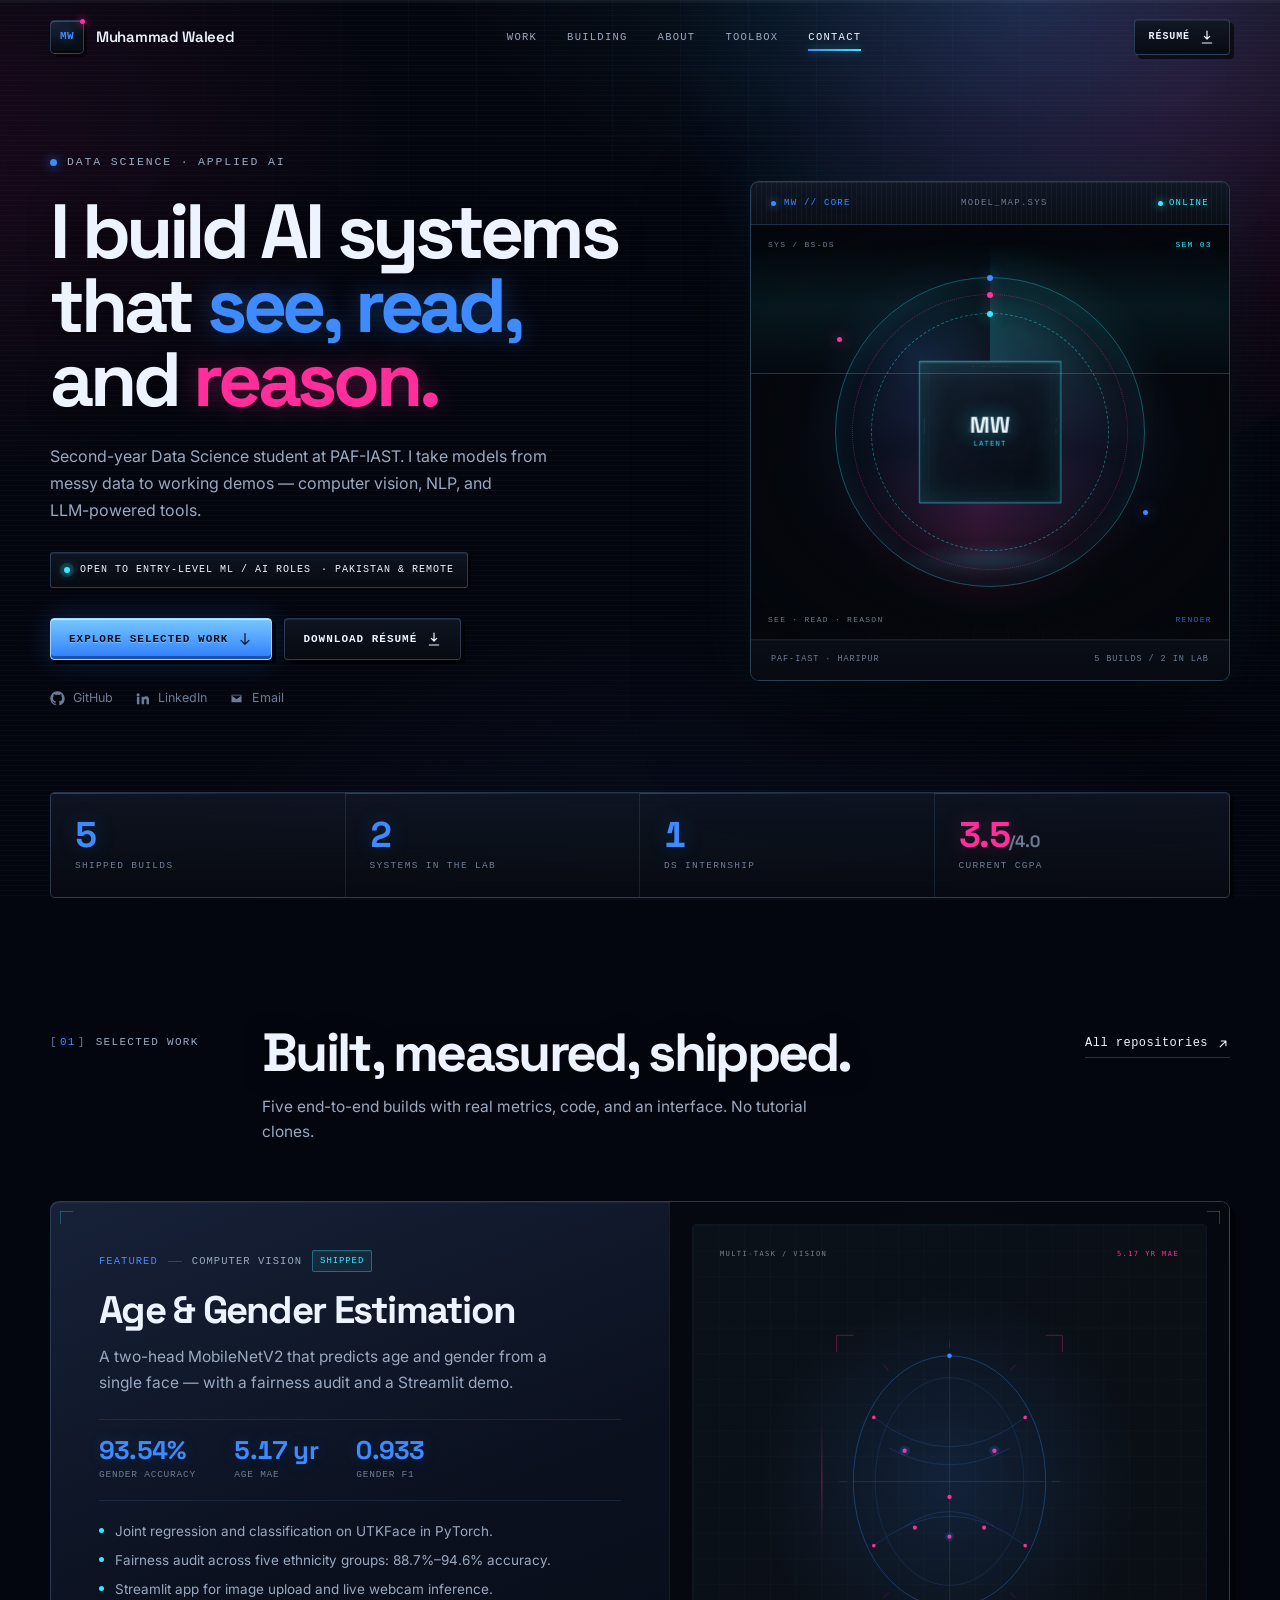
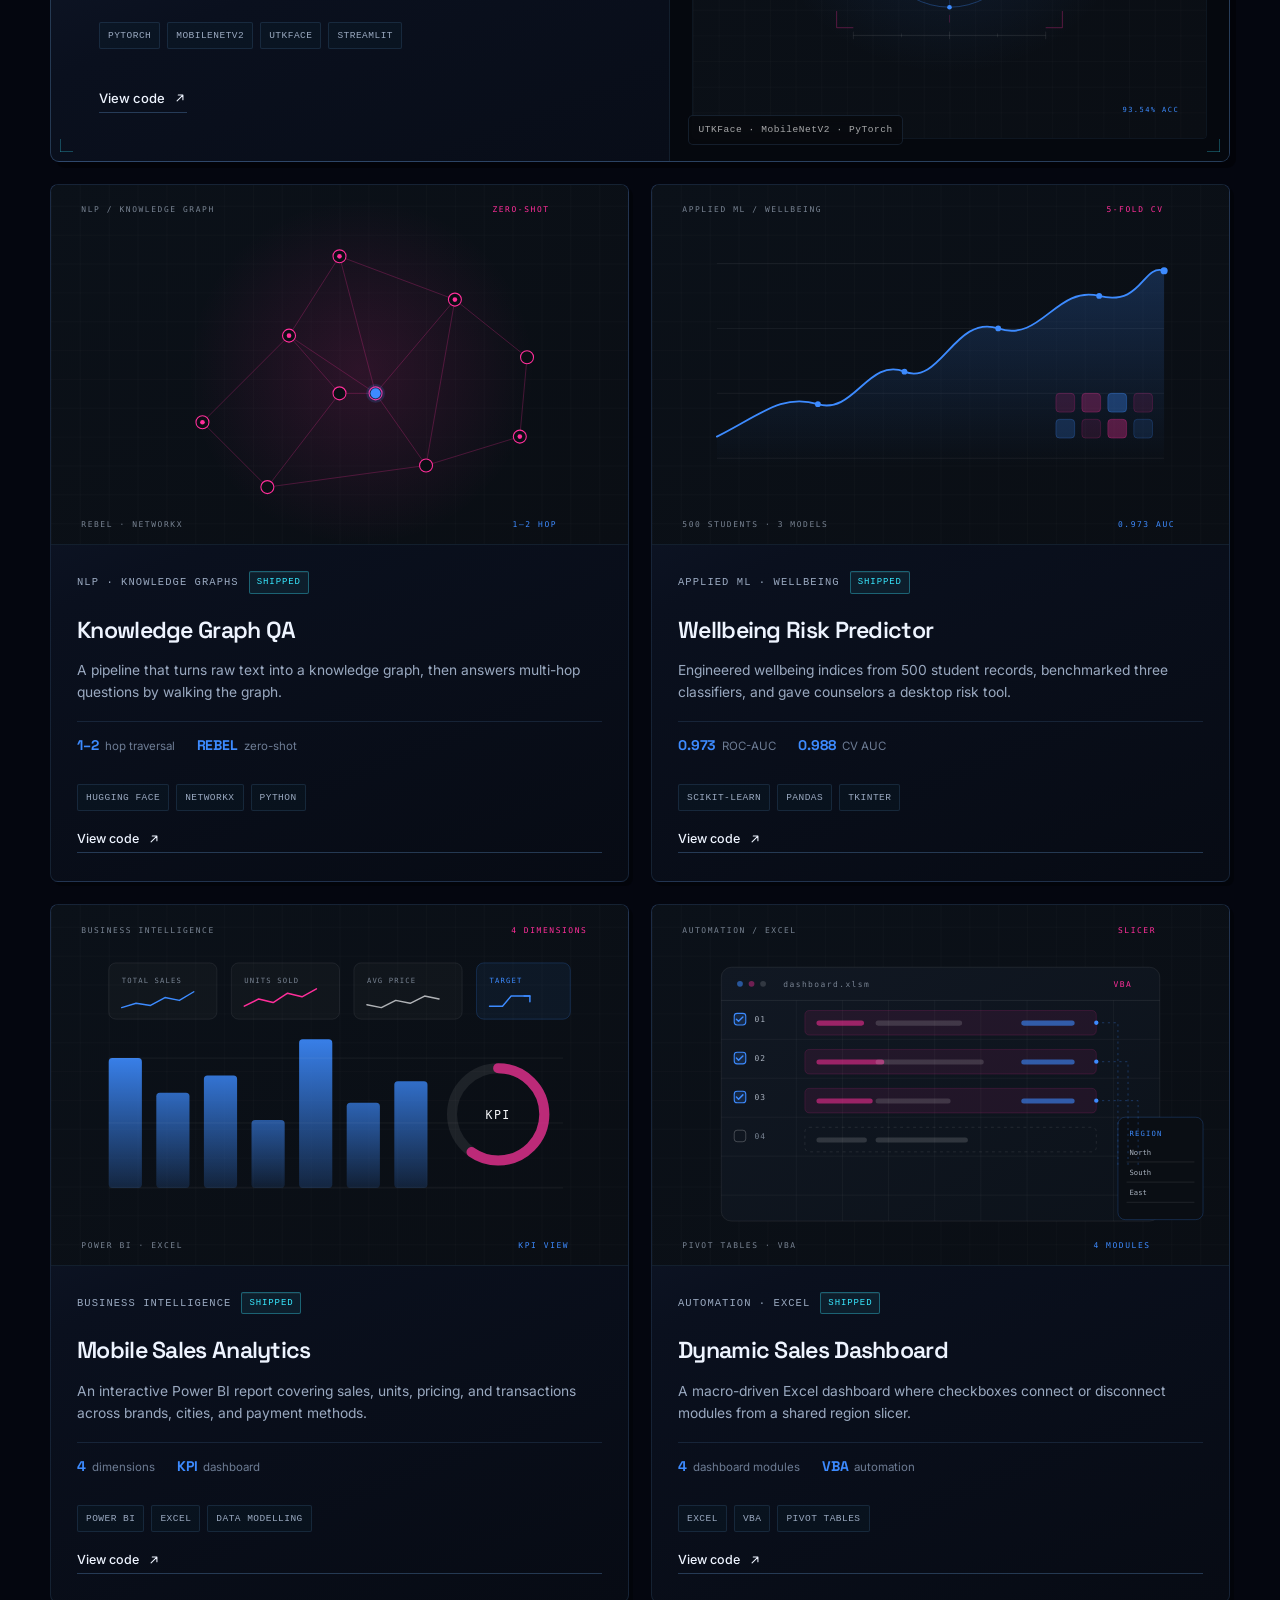
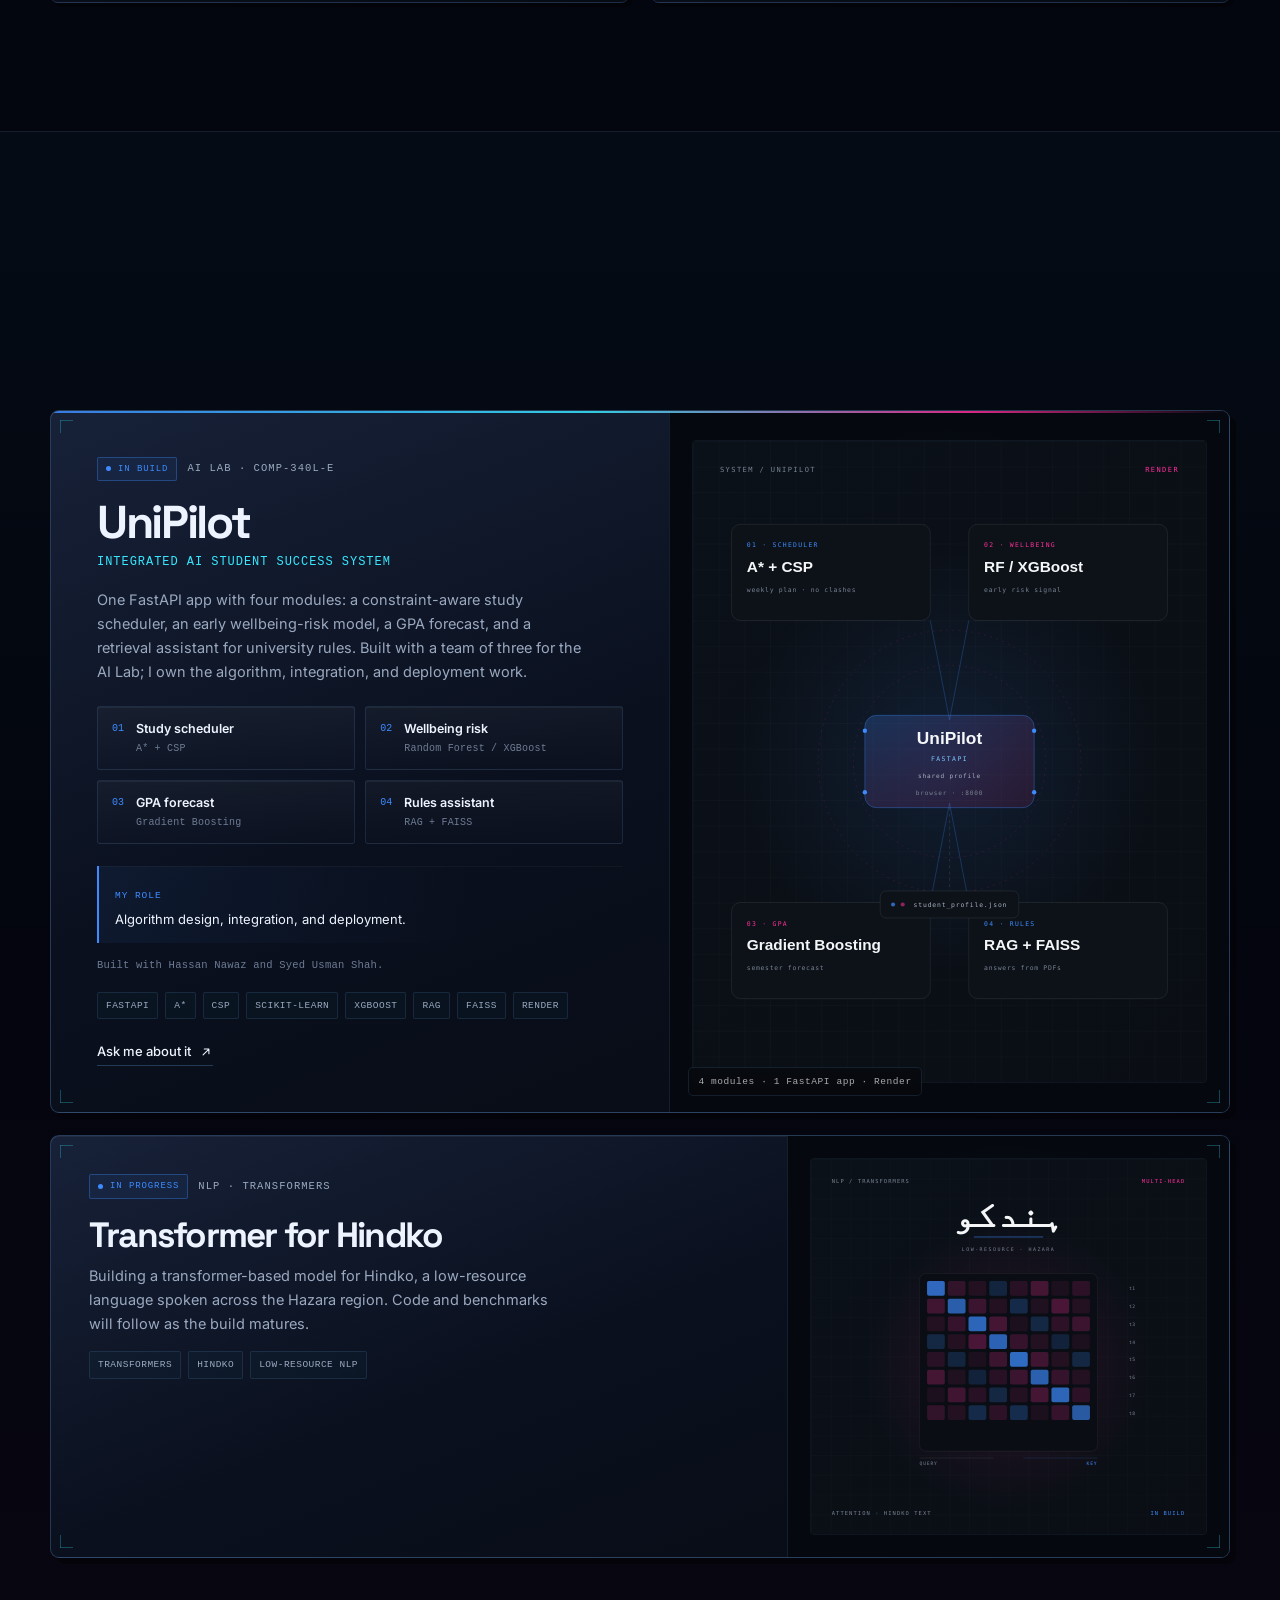
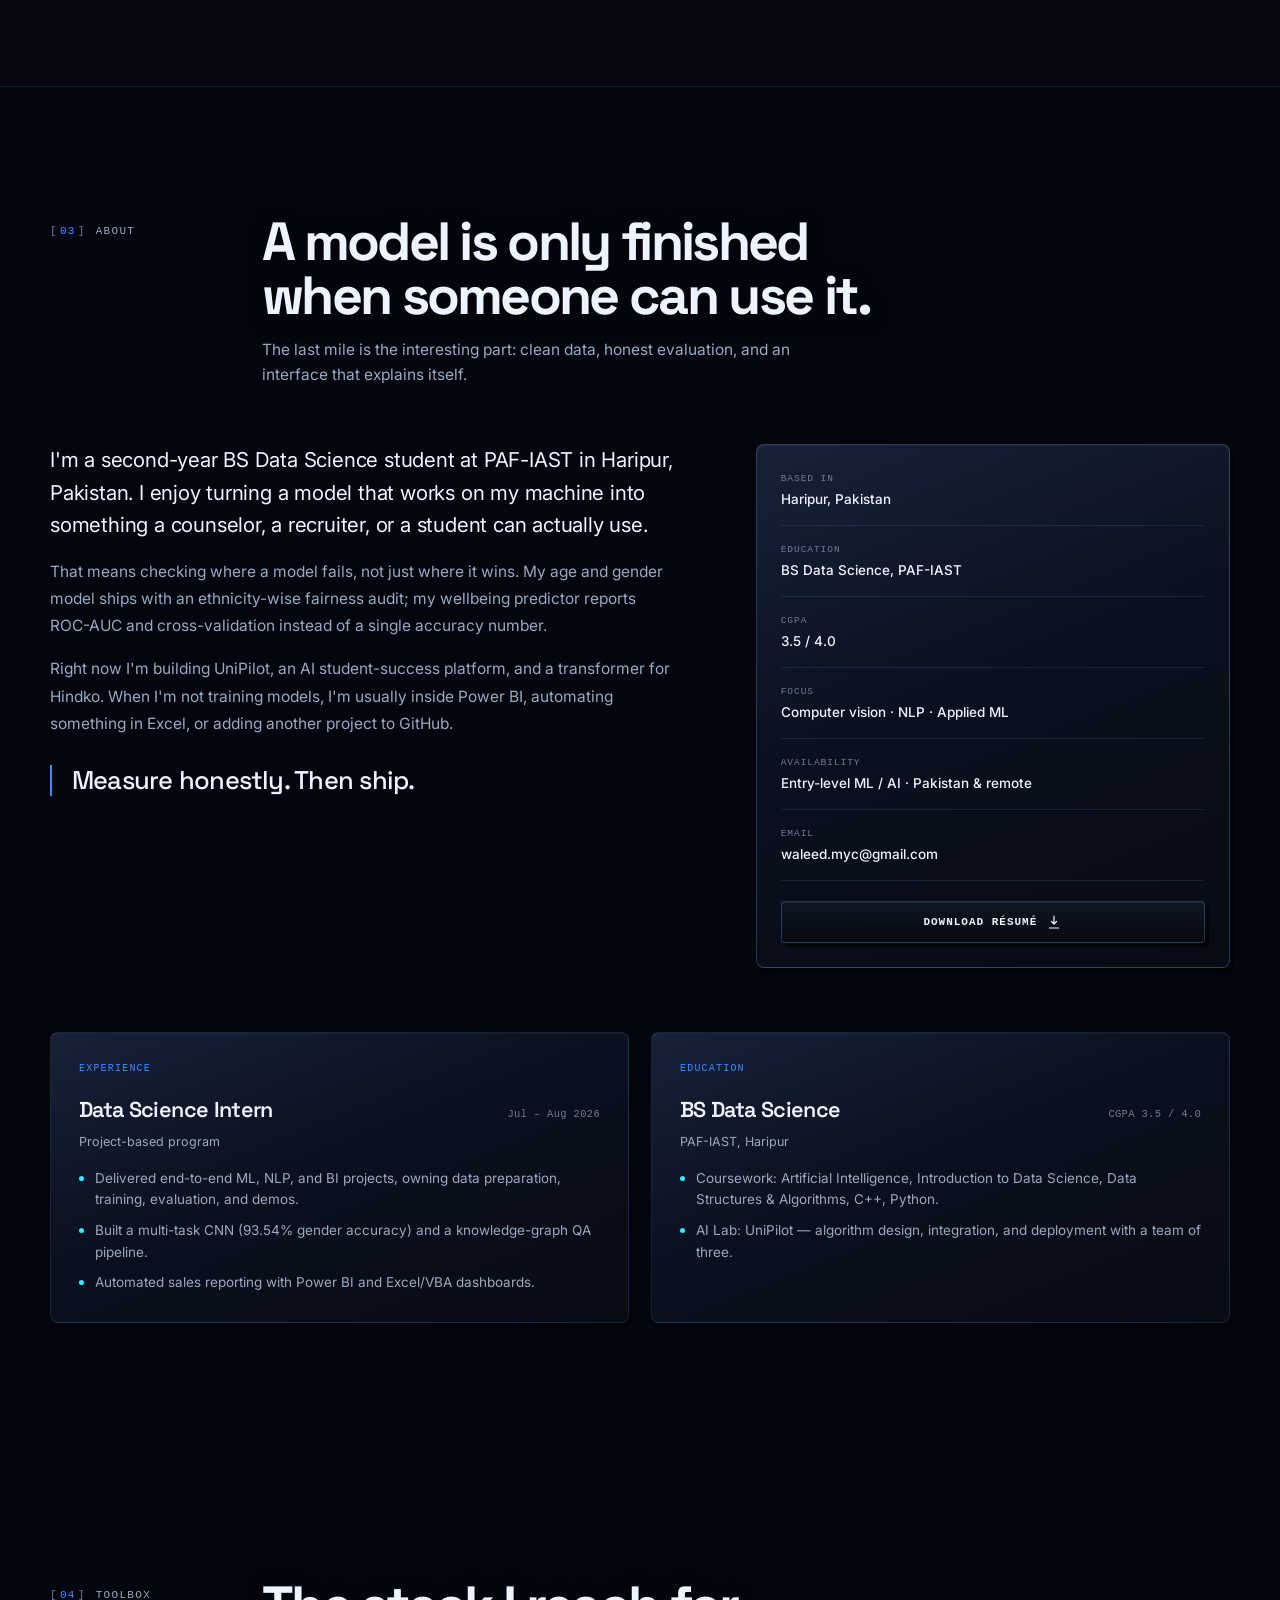
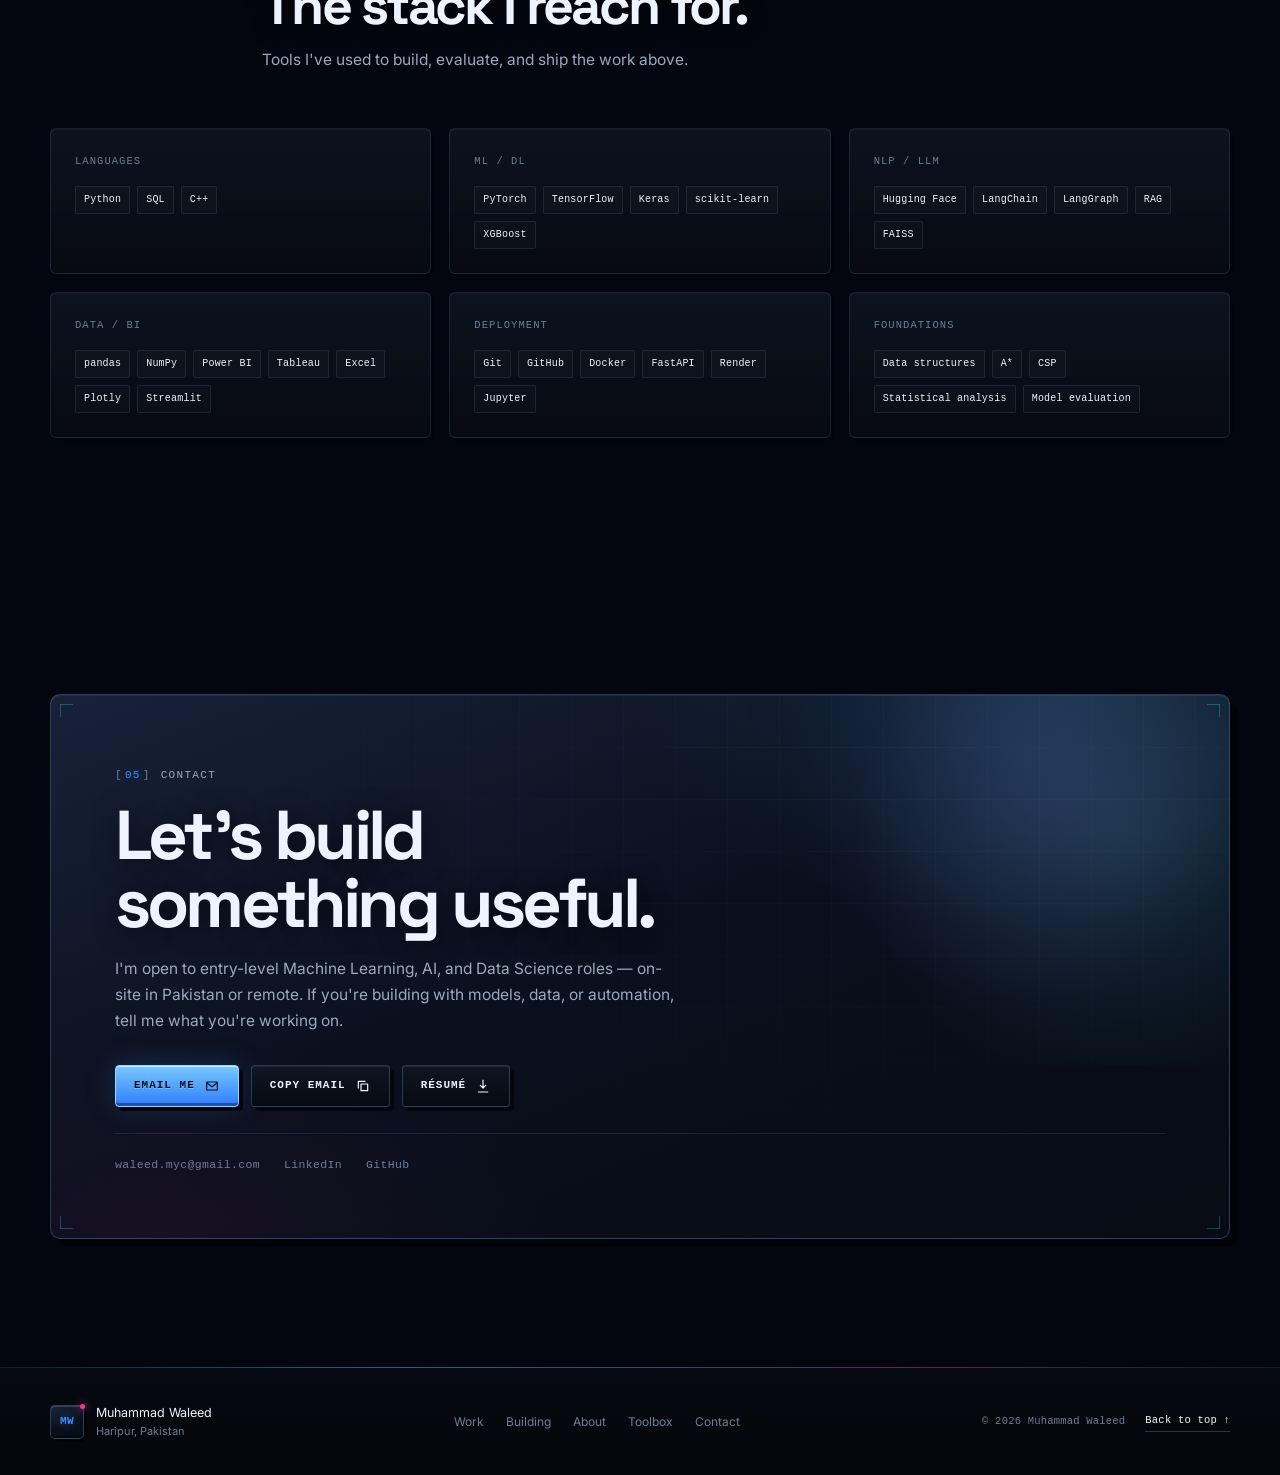
==== commit 587bf9eb: "Serve web manifest as JSON for a correct MIME type" ====
--- a/index.html
+++ b/index.html
@@ -29,7 +29,7 @@
 
   <link rel="icon" href="assets/img/favicon.svg" type="image/svg+xml">
   <link rel="apple-touch-icon" href="assets/img/apple-touch-icon.png">
-  <link rel="manifest" href="site.webmanifest">
+  <link rel="manifest" href="manifest.json">
 
   <link rel="preconnect" href="https://fonts.googleapis.com">
   <link rel="preconnect" href="https://fonts.gstatic.com" crossorigin>
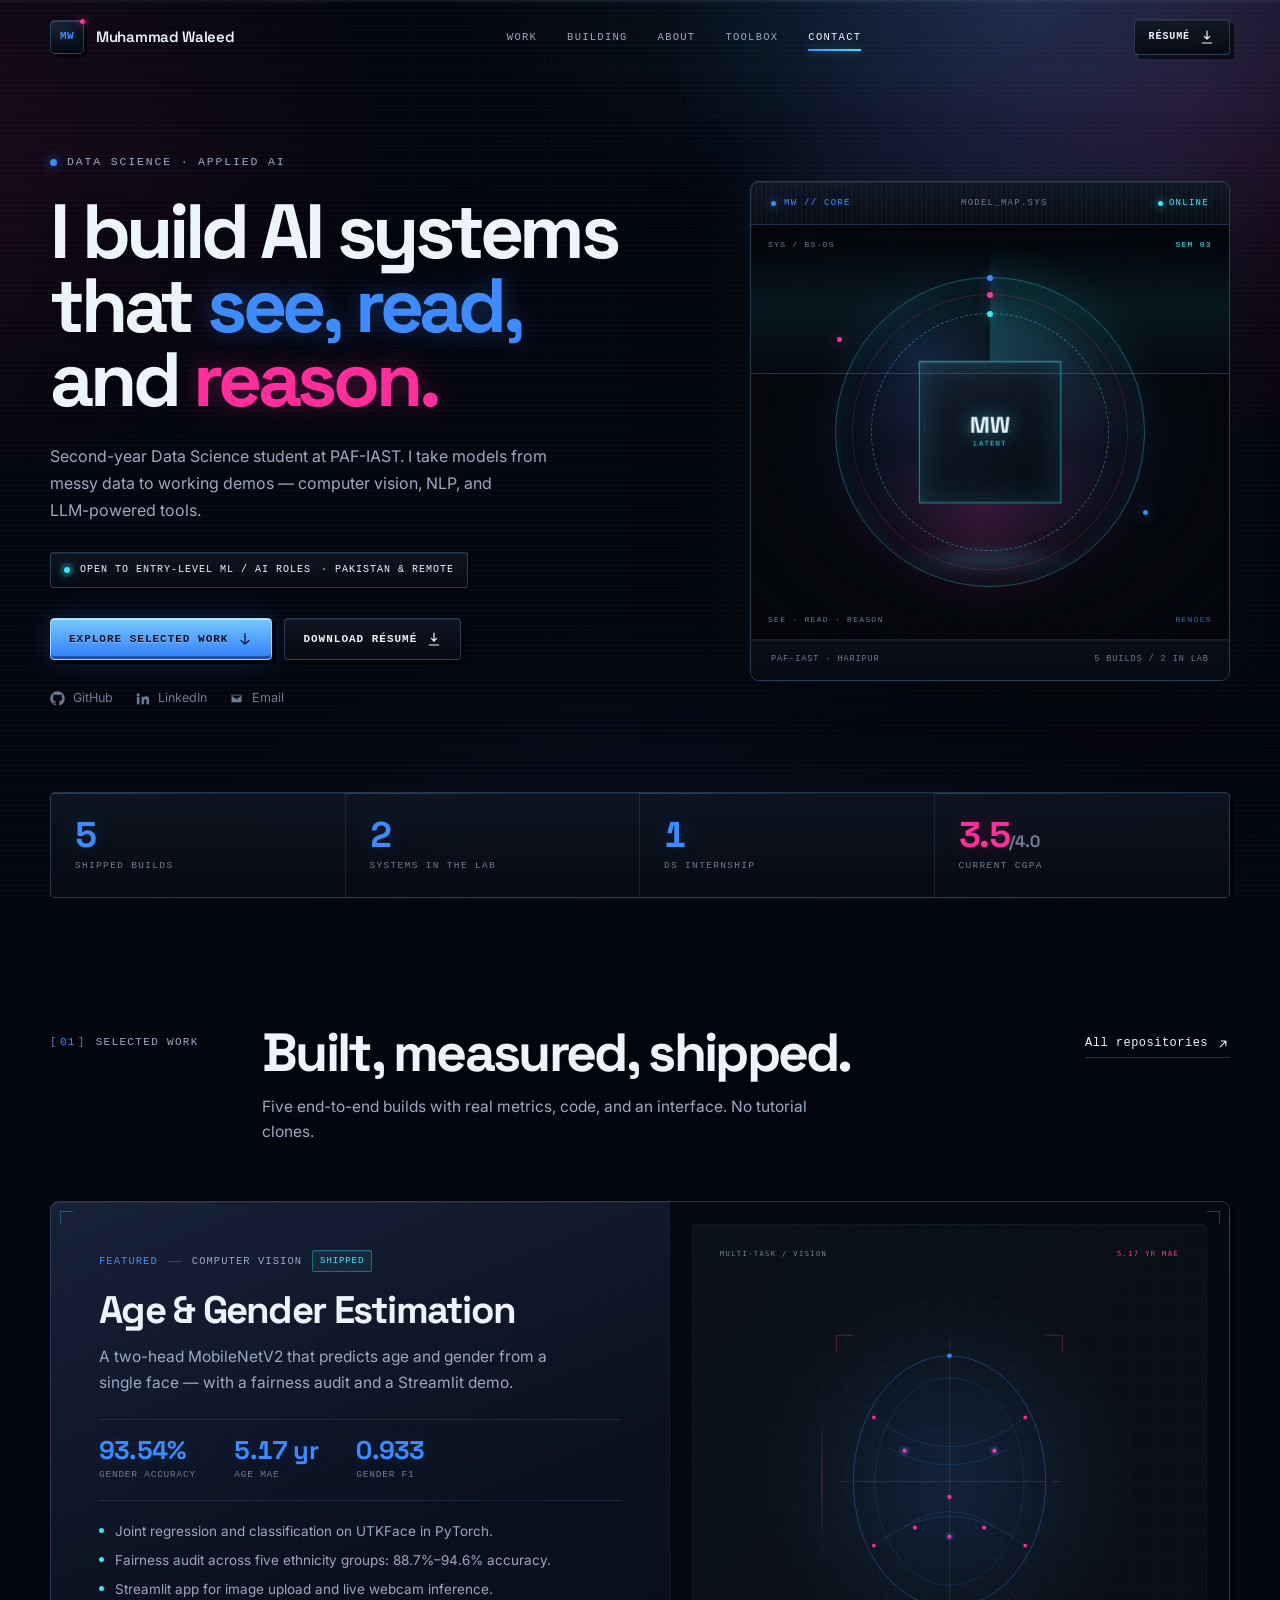
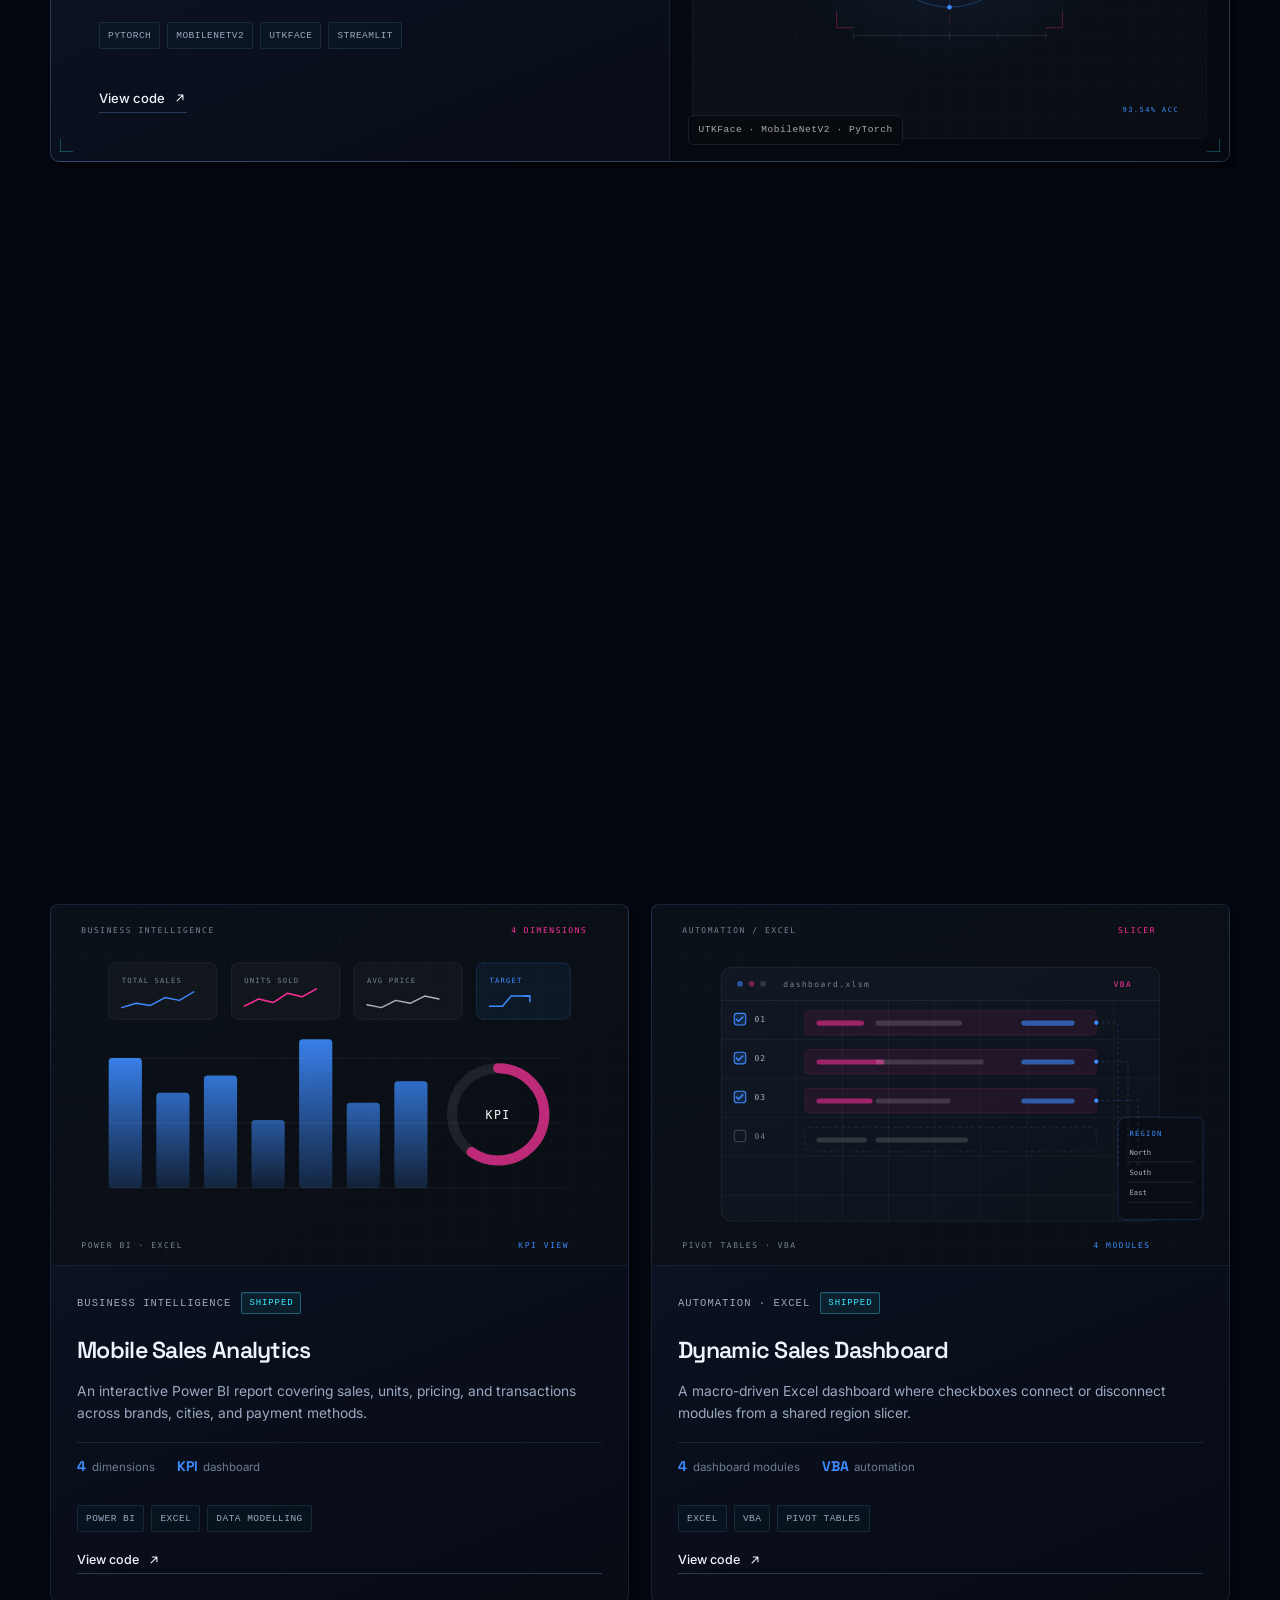
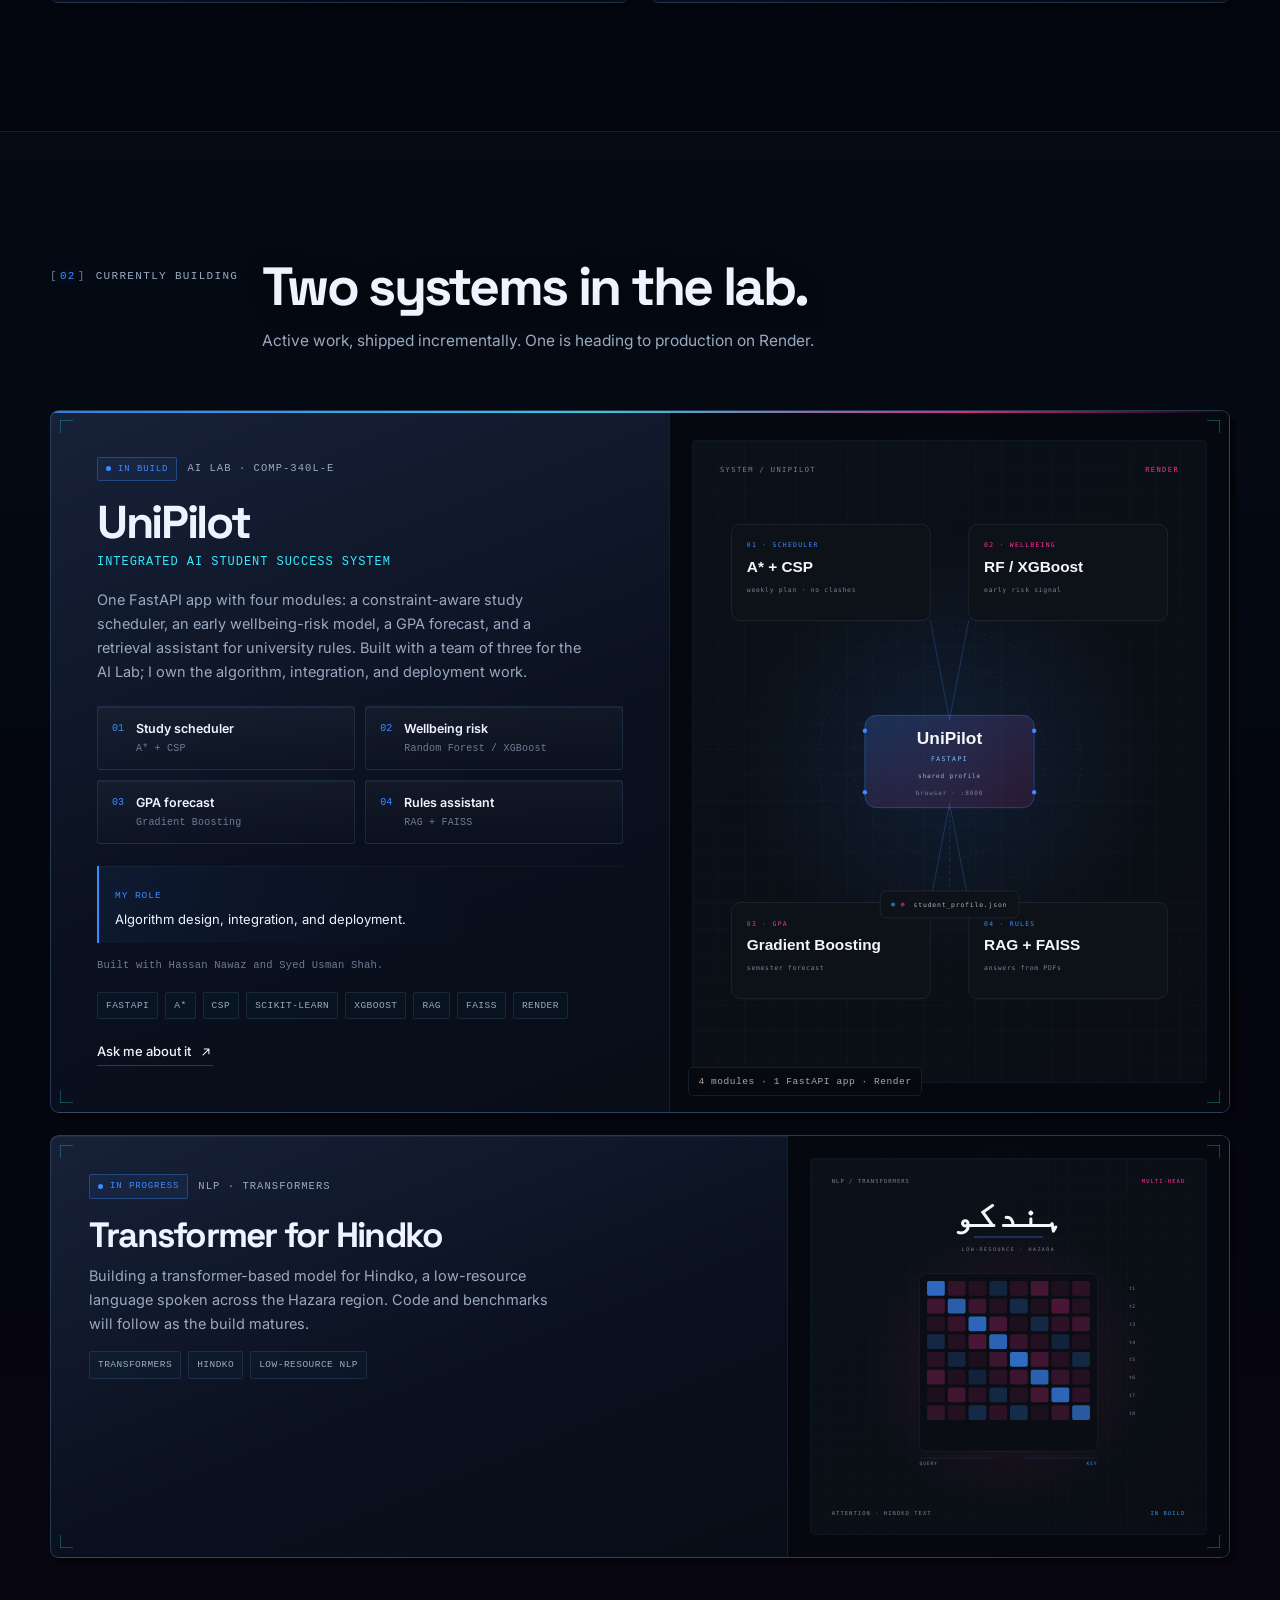
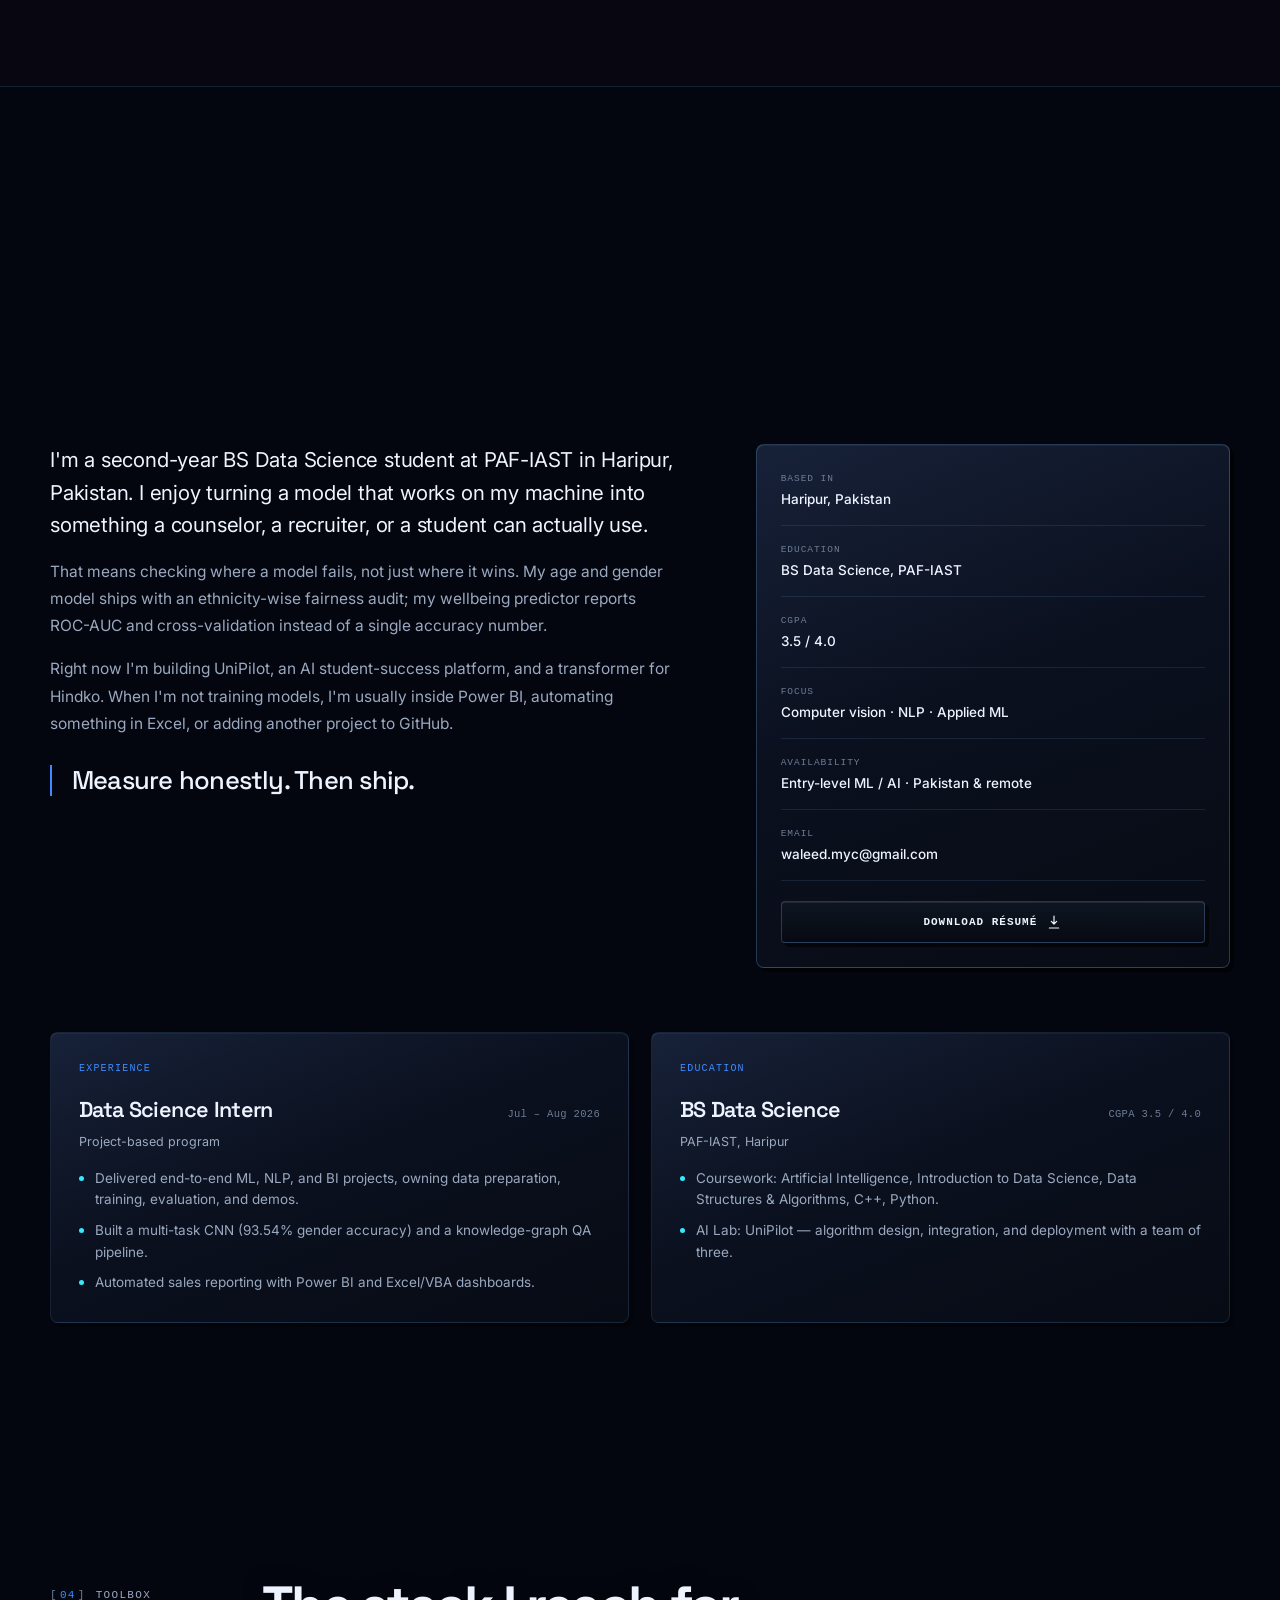
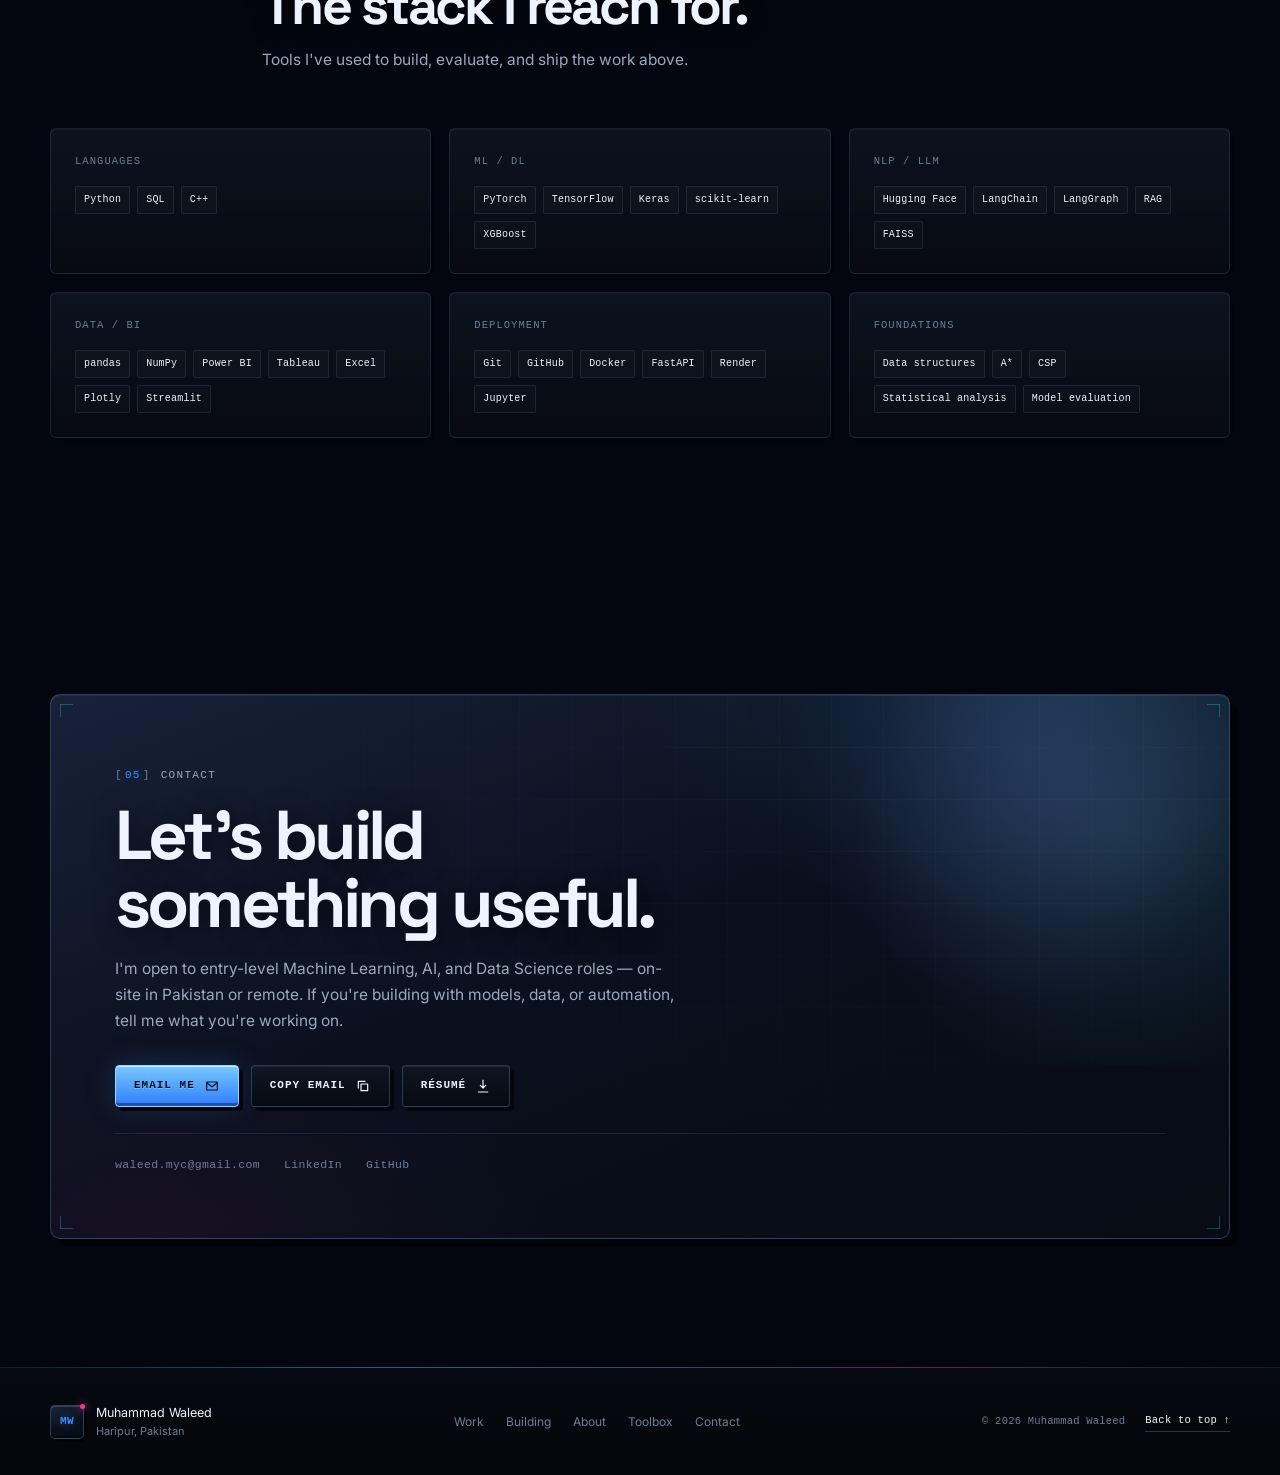
==== commit 13972903: "Make the hero cube follow the pointer and pulse on click" ====
--- a/index.html
+++ b/index.html
@@ -257,19 +257,22 @@
                 <span class="core-ring core-ring--h1"></span>
                 <span class="core-ring core-ring--h2"></span>
                 <span class="core-ring core-ring--v"></span>
-                <div class="core-cube">
-                  <span class="core-face core-face--front"><b>MW</b><small>LATENT</small></span>
-                  <span class="core-face core-face--back"><b>DATA</b><small>PIPELINE</small></span>
-                  <span class="core-face core-face--right"><b>CV</b><small>VISION</small></span>
-                  <span class="core-face core-face--left"><b>NLP</b><small>LANGUAGE</small></span>
-                  <span class="core-face core-face--top"><b>LLM</b><small>REASON</small></span>
-                  <span class="core-face core-face--bottom"><b>ML</b><small>OPS</small></span>
+                <div class="core-cube-tilt" data-cube-tilt>
+                  <div class="core-cube">
+                    <span class="core-face core-face--front"><b>MW</b><small>LATENT</small></span>
+                    <span class="core-face core-face--back"><b>DATA</b><small>PIPELINE</small></span>
+                    <span class="core-face core-face--right"><b>CV</b><small>VISION</small></span>
+                    <span class="core-face core-face--left"><b>NLP</b><small>LANGUAGE</small></span>
+                    <span class="core-face core-face--top"><b>LLM</b><small>REASON</small></span>
+                    <span class="core-face core-face--bottom"><b>ML</b><small>OPS</small></span>
+                  </div>
                 </div>
                 <span class="core-spark core-spark--a"></span>
                 <span class="core-spark core-spark--b"></span>
               </div>
 
               <span class="core-scan"></span>
+              <span class="core-shock"></span>
               <span class="core-hud core-hud--tl">SYS / BS-DS</span>
               <span class="core-hud core-hud--tr">SEM 03</span>
               <span class="core-hud core-hud--bl">SEE · READ · REASON</span>
--- a/assets/css/style.css
+++ b/assets/css/style.css
@@ -955,6 +955,14 @@
   box-shadow: 0 0 14px rgba(255, 46, 154, 0.9);
 }
 
+.core-cube-tilt {
+  position: relative;
+  display: grid;
+  place-items: center;
+  transform-style: preserve-3d;
+  will-change: transform;
+}
+
 .core-cube {
   --cube: 132px;
   position: relative;
@@ -962,6 +970,52 @@
   height: var(--cube);
   transform-style: preserve-3d;
   animation: core-spin 26s linear infinite;
+}
+
+.core-card.is-cube-live .core-face {
+  border-color: rgba(56, 232, 255, 0.88);
+  box-shadow: inset 0 0 44px rgba(56, 232, 255, 0.28), inset 0 1px 0 rgba(255, 255, 255, 0.2);
+}
+
+.core-card.is-cube-live .core-face:nth-child(2),
+.core-card.is-cube-live .core-face:nth-child(6) {
+  border-color: rgba(255, 46, 154, 0.8);
+  box-shadow: inset 0 0 44px rgba(255, 46, 154, 0.22), inset 0 1px 0 rgba(255, 255, 255, 0.18);
+}
+
+.core-card.is-cube-live .core-face:nth-child(5) {
+  border-color: rgba(61, 139, 255, 0.8);
+  box-shadow: inset 0 0 44px rgba(61, 139, 255, 0.22), inset 0 1px 0 rgba(255, 255, 255, 0.18);
+}
+
+.core-shock {
+  position: absolute;
+  top: 50%;
+  left: 50%;
+  z-index: 5;
+  width: 240px;
+  height: 240px;
+  margin: -120px 0 0 -120px;
+  border: 1px solid rgba(56, 232, 255, 0.7);
+  border-radius: 50%;
+  box-shadow: 0 0 30px rgba(56, 232, 255, 0.4), inset 0 0 30px rgba(56, 232, 255, 0.22);
+  opacity: 0;
+  pointer-events: none;
+}
+
+.core-stage.is-shock .core-shock {
+  animation: shock-ring 0.7s var(--ease);
+}
+
+@keyframes shock-ring {
+  from {
+    opacity: 0.85;
+    transform: scale(0.55);
+  }
+  to {
+    opacity: 0;
+    transform: scale(2);
+  }
 }
 
 .core-face {
@@ -977,6 +1031,7 @@
   box-shadow: inset 0 0 30px rgba(56, 232, 255, 0.16), inset 0 1px 0 rgba(255, 255, 255, 0.14);
   color: #eaf7ff;
   text-align: center;
+  transition: border-color 0.35s var(--ease), box-shadow 0.35s var(--ease);
 }
 
 .core-face b {
@@ -2795,6 +2850,10 @@
     transition: none;
   }
 
+  .core-cube-tilt {
+    transform: none !important;
+  }
+
   .core-cube {
     animation: none;
     transform: rotateX(-16deg) rotateY(-34deg);
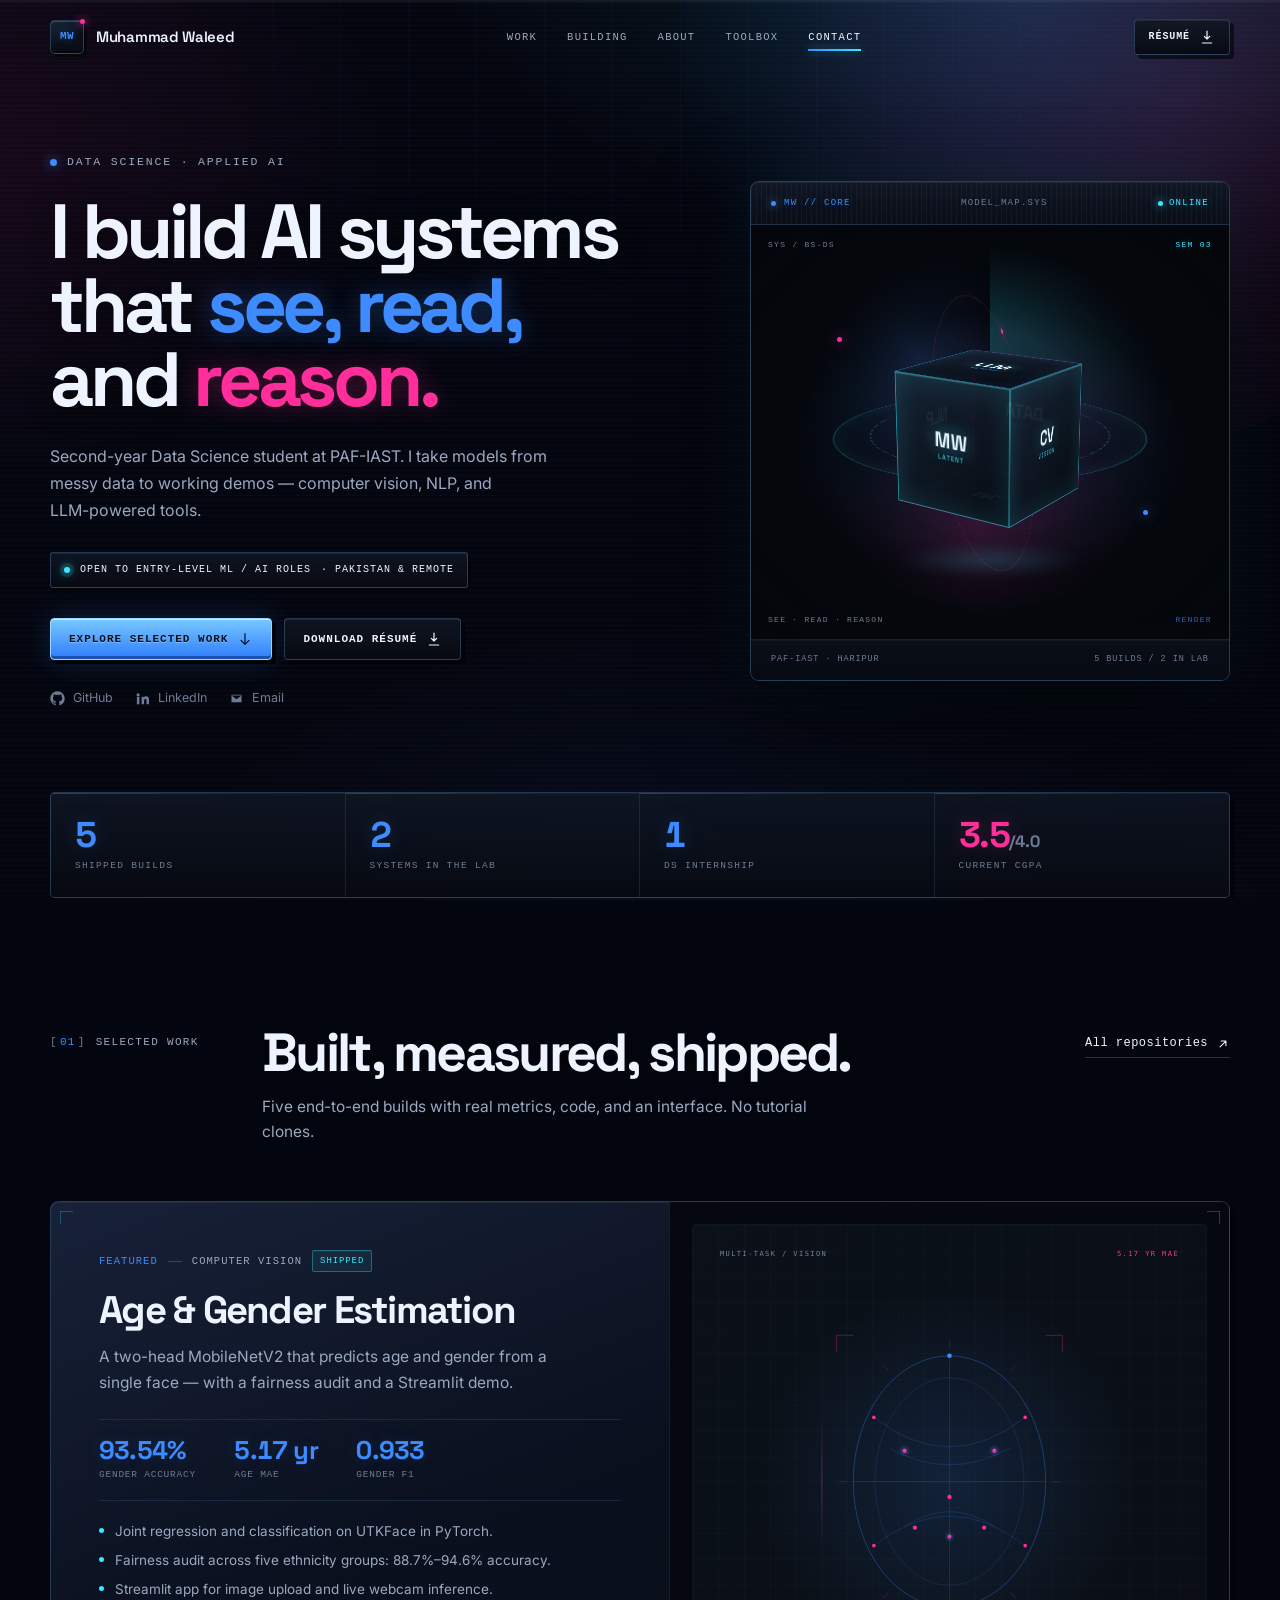
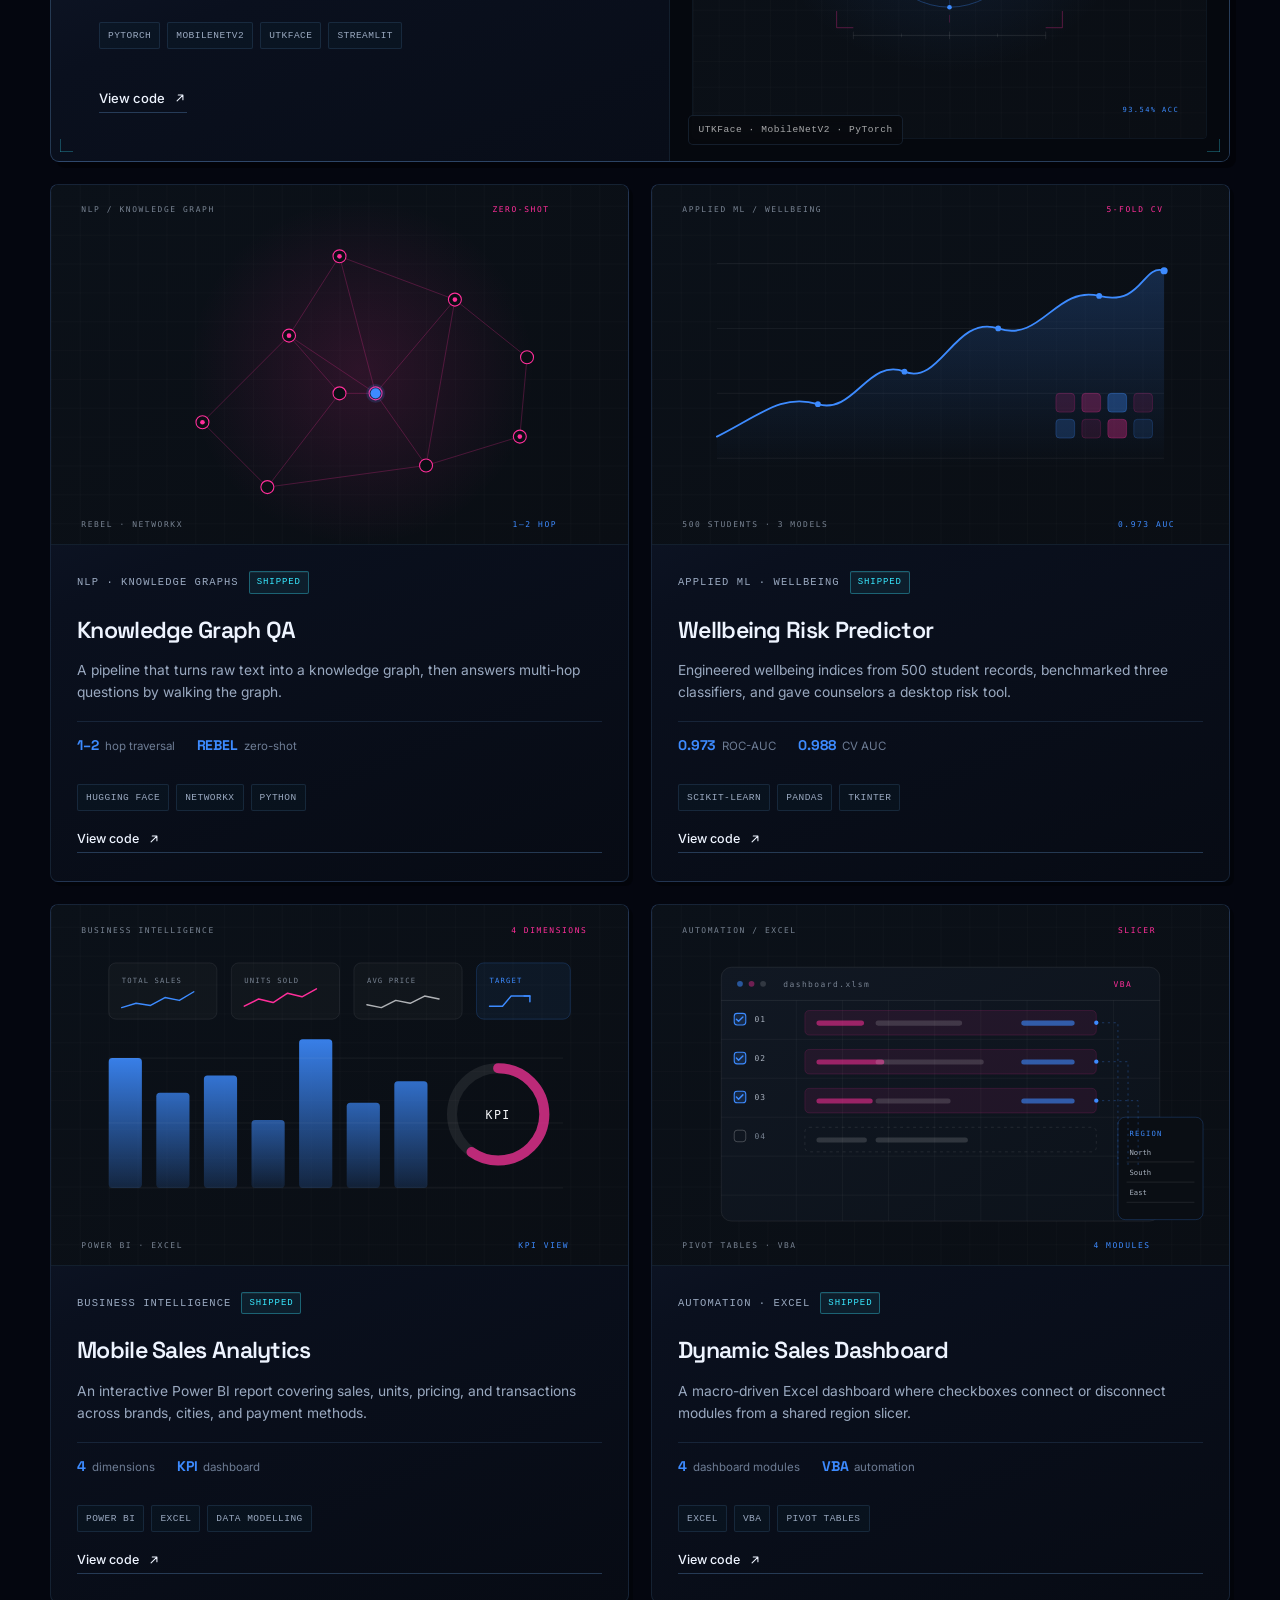
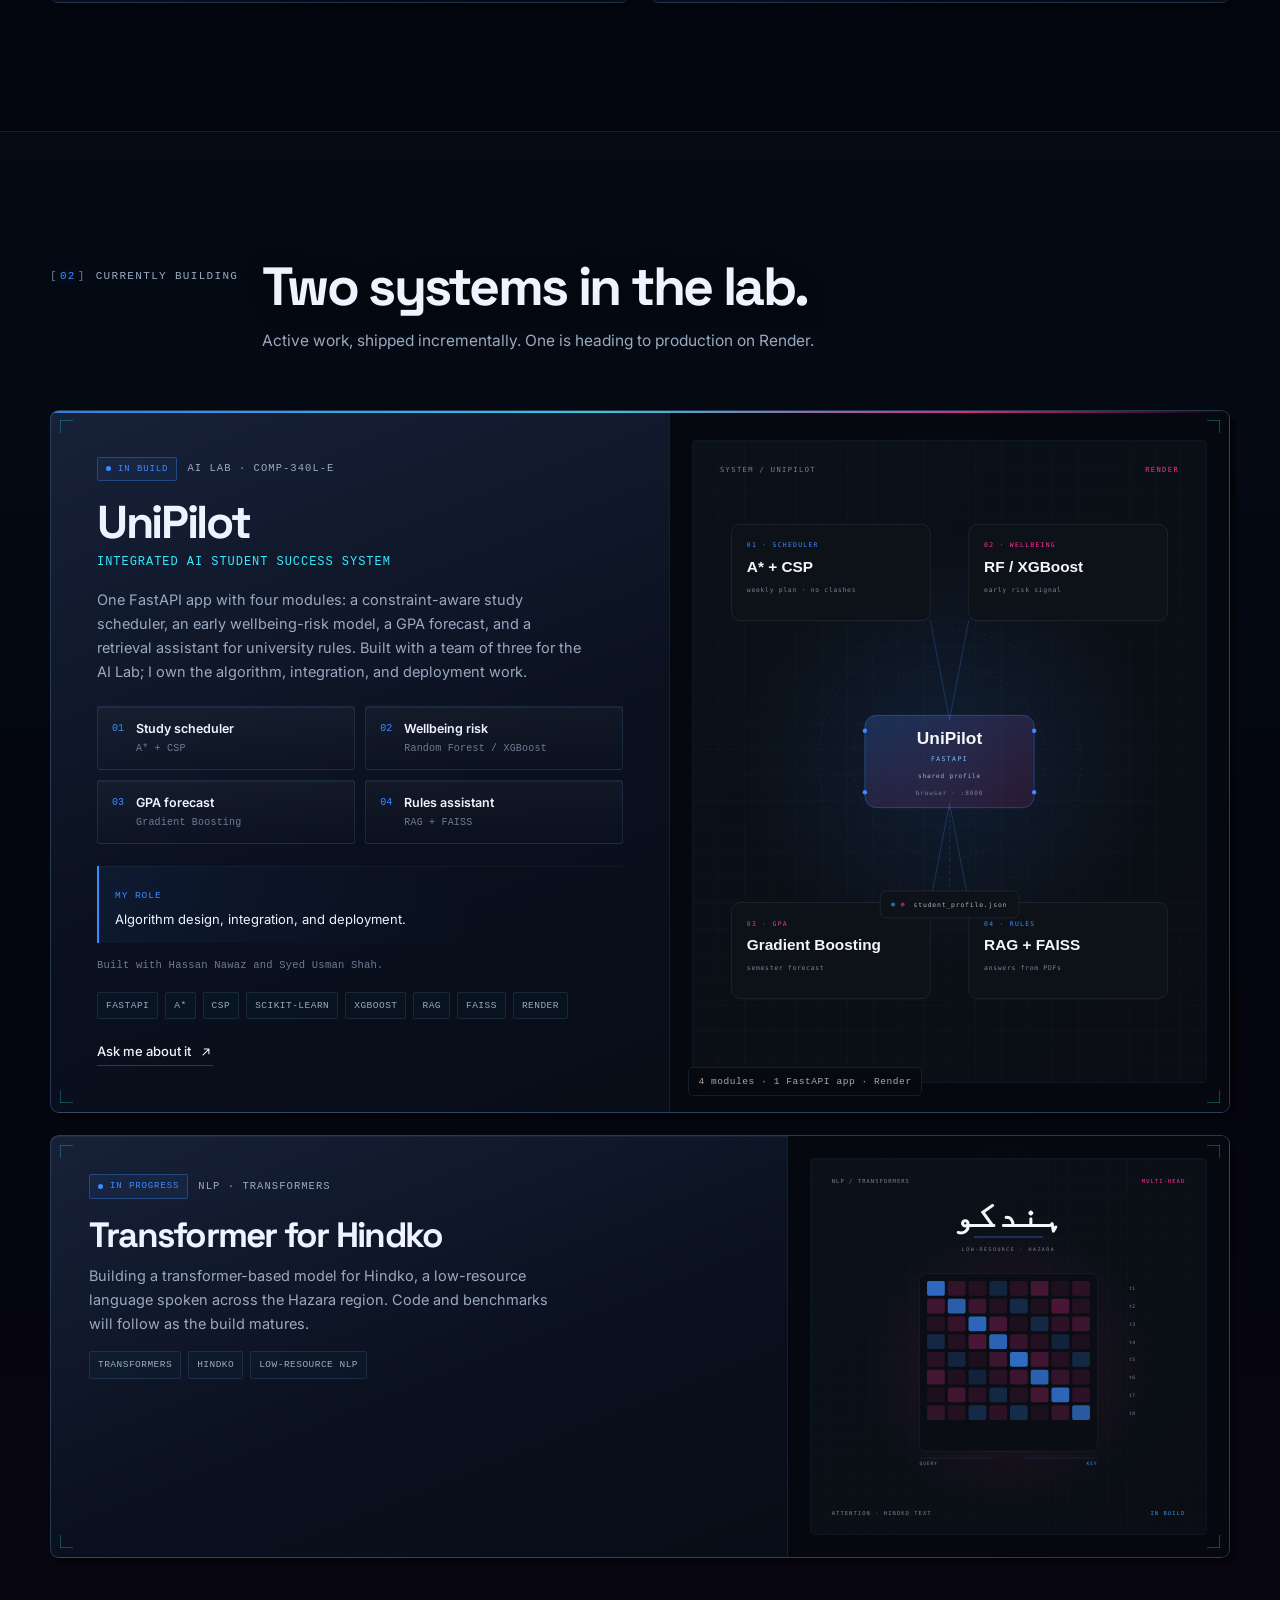
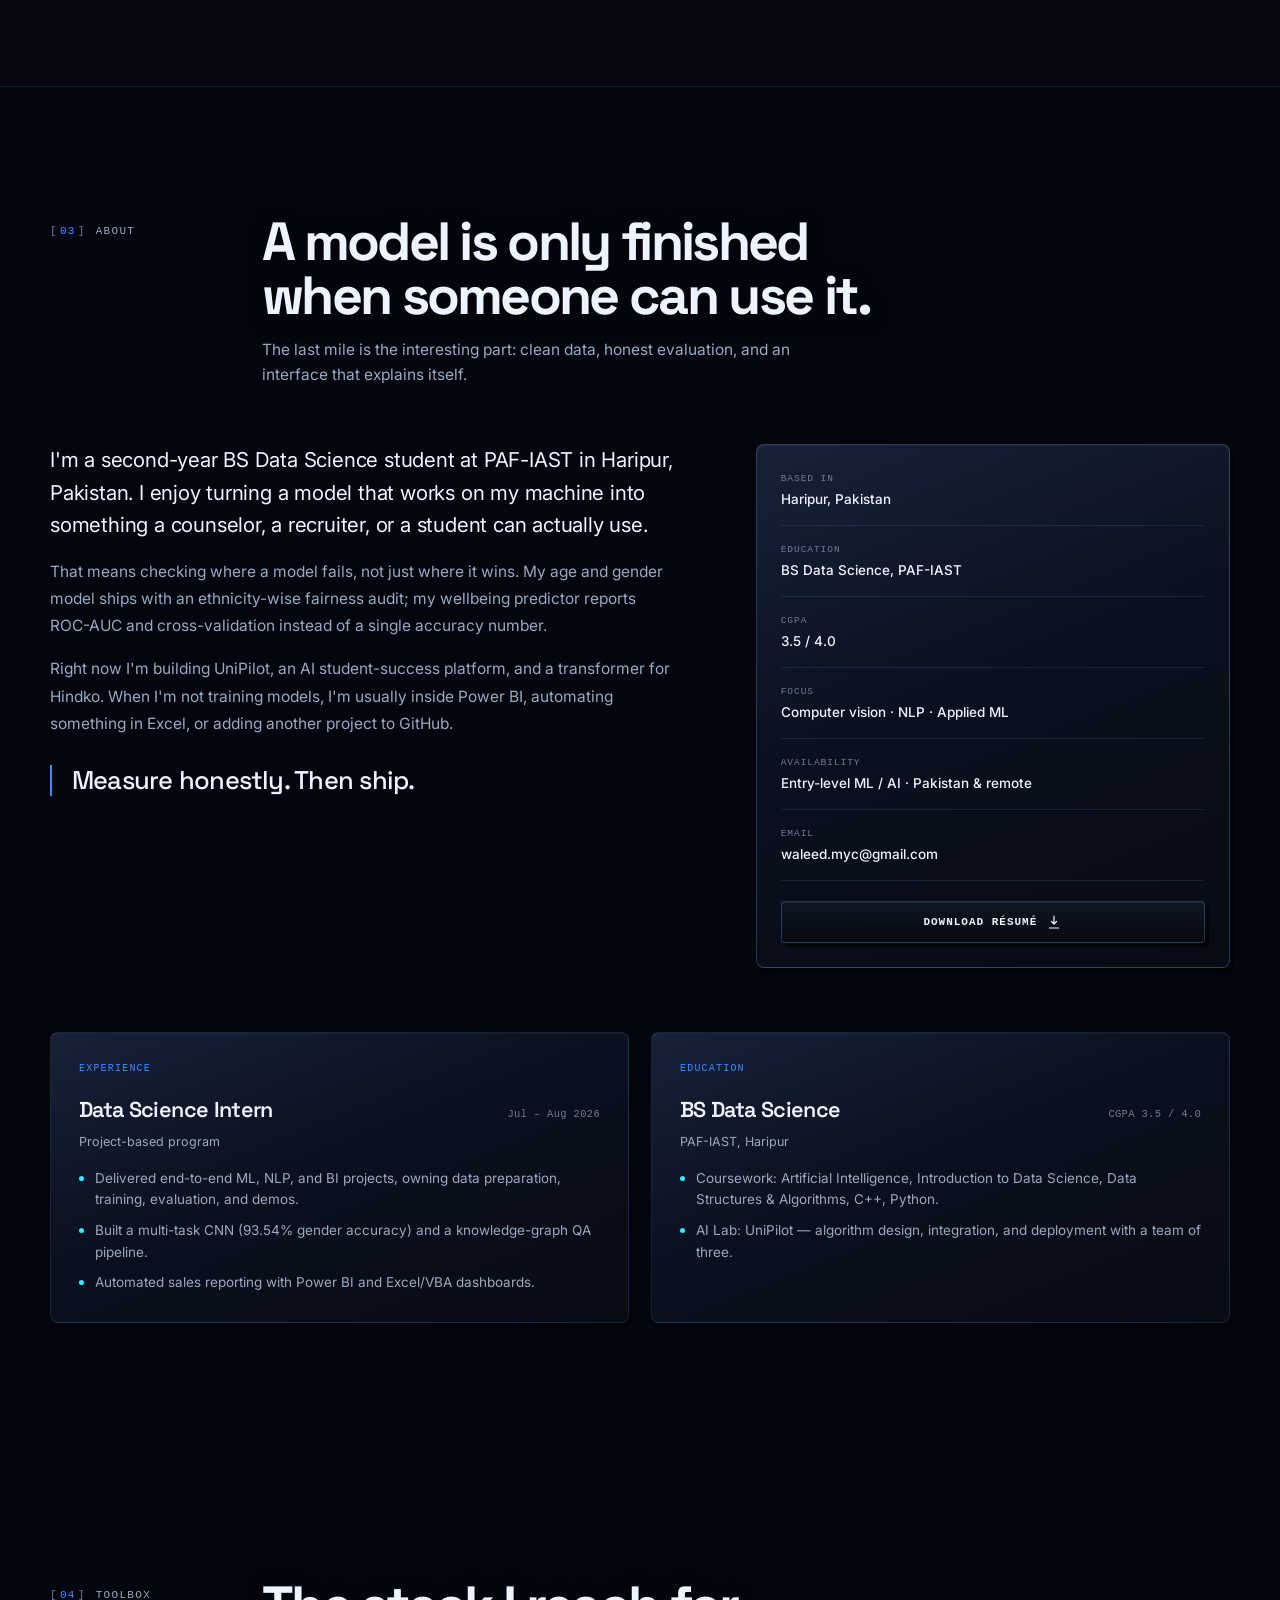
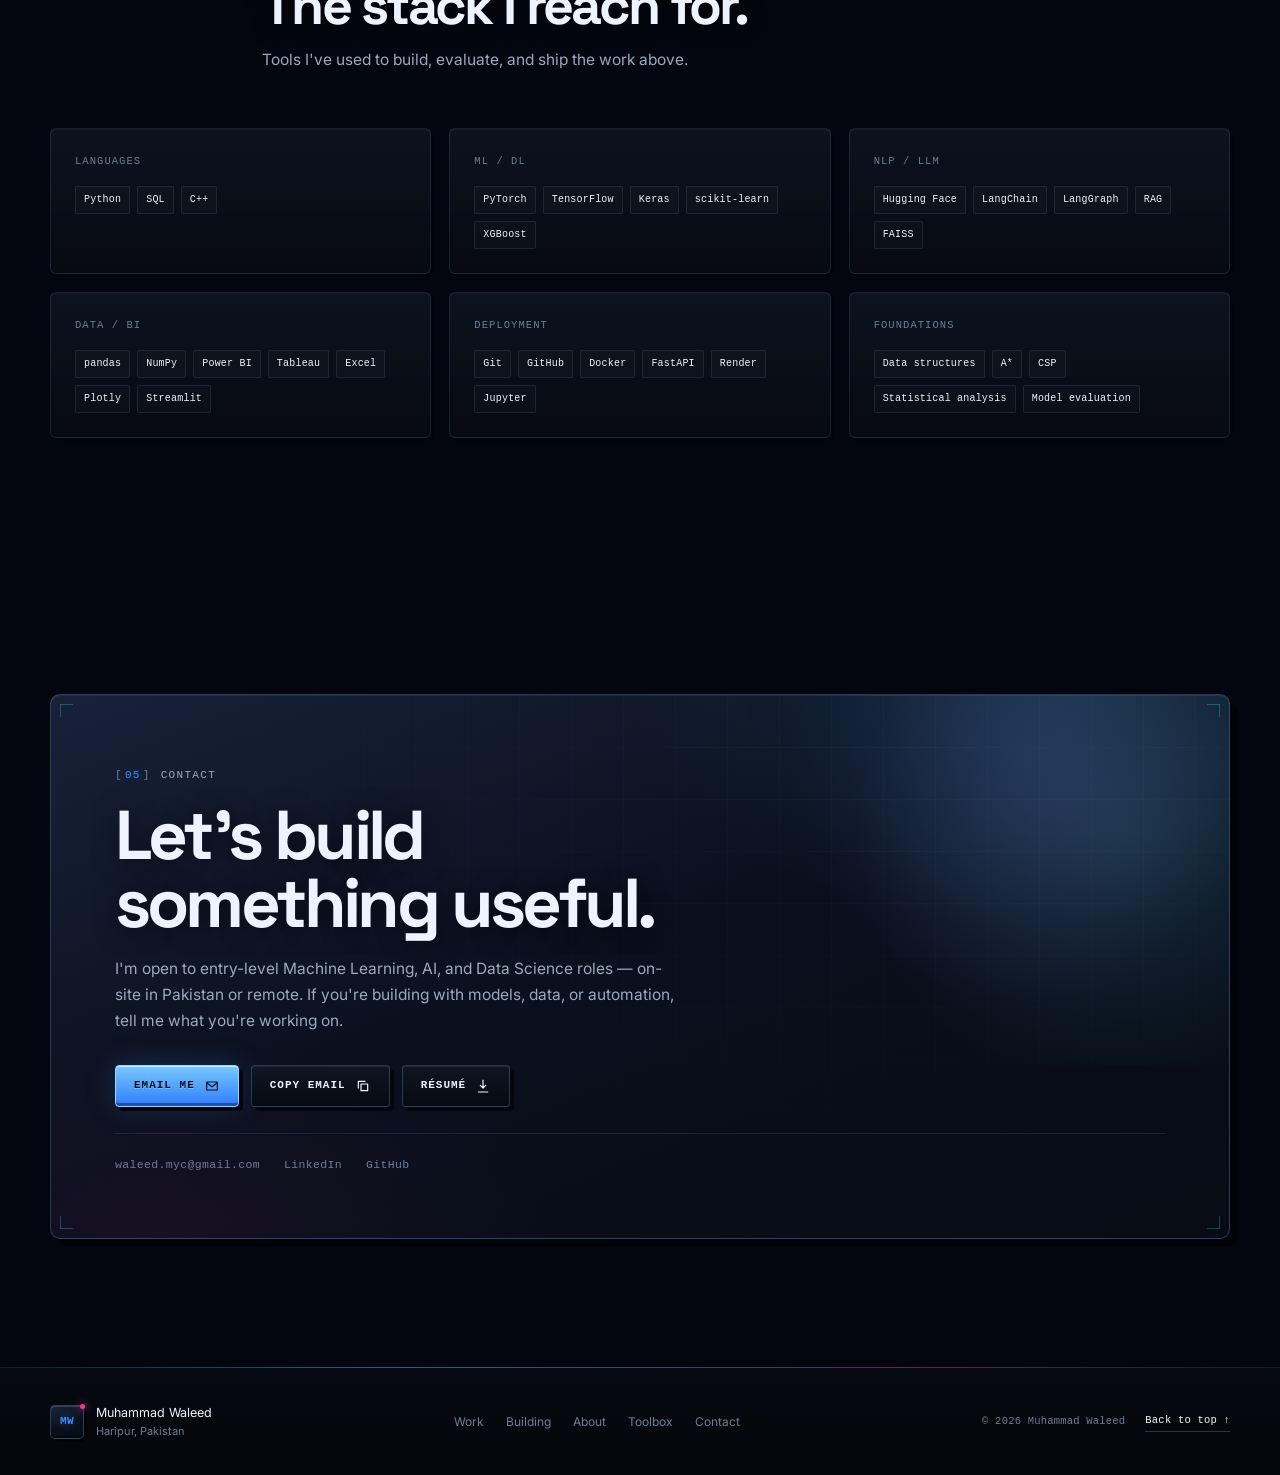
==== commit 120cf78e: "Make the hero cube drag-to-rotate and remove ambient stage motion" ====
--- a/index.html
+++ b/index.html
@@ -257,22 +257,18 @@
                 <span class="core-ring core-ring--h1"></span>
                 <span class="core-ring core-ring--h2"></span>
                 <span class="core-ring core-ring--v"></span>
-                <div class="core-cube-tilt" data-cube-tilt>
-                  <div class="core-cube">
-                    <span class="core-face core-face--front"><b>MW</b><small>LATENT</small></span>
-                    <span class="core-face core-face--back"><b>DATA</b><small>PIPELINE</small></span>
-                    <span class="core-face core-face--right"><b>CV</b><small>VISION</small></span>
-                    <span class="core-face core-face--left"><b>NLP</b><small>LANGUAGE</small></span>
-                    <span class="core-face core-face--top"><b>LLM</b><small>REASON</small></span>
-                    <span class="core-face core-face--bottom"><b>ML</b><small>OPS</small></span>
-                  </div>
+                <div class="core-cube" data-cube>
+                  <span class="core-face core-face--front"><b>MW</b><small>LATENT</small></span>
+                  <span class="core-face core-face--back"><b>DATA</b><small>PIPELINE</small></span>
+                  <span class="core-face core-face--right"><b>CV</b><small>VISION</small></span>
+                  <span class="core-face core-face--left"><b>NLP</b><small>LANGUAGE</small></span>
+                  <span class="core-face core-face--top"><b>LLM</b><small>REASON</small></span>
+                  <span class="core-face core-face--bottom"><b>ML</b><small>OPS</small></span>
                 </div>
                 <span class="core-spark core-spark--a"></span>
                 <span class="core-spark core-spark--b"></span>
               </div>
 
-              <span class="core-scan"></span>
-              <span class="core-shock"></span>
               <span class="core-hud core-hud--tl">SYS / BS-DS</span>
               <span class="core-hud core-hud--tr">SEM 03</span>
               <span class="core-hud core-hud--bl">SEE · READ · REASON</span>
--- a/assets/css/style.css
+++ b/assets/css/style.css
@@ -876,7 +876,6 @@
   );
   -webkit-mask-image: radial-gradient(circle, #000 0 38%, transparent 70%);
   mask-image: radial-gradient(circle, #000 0 38%, transparent 70%);
-  animation: aura-spin 20s linear infinite;
   pointer-events: none;
 }
 
@@ -925,7 +924,7 @@
 .core-ring--h1 {
   border: 1px solid rgba(56, 232, 255, 0.32);
   box-shadow: 0 0 26px rgba(56, 232, 255, 0.08) inset;
-  animation: ring-flat 24s linear infinite;
+  transform: rotateX(74deg) rotateZ(24deg);
 }
 
 .core-ring--h1::after {
@@ -936,7 +935,7 @@
 .core-ring--h2 {
   width: clamp(180px, 52%, 238px);
   border: 1px dashed rgba(56, 232, 255, 0.4);
-  animation: ring-flat-reverse 15s linear infinite;
+  transform: rotateX(74deg) rotateZ(-42deg);
 }
 
 .core-ring--h2::after {
@@ -947,20 +946,12 @@
 .core-ring--v {
   width: clamp(210px, 60%, 276px);
   border: 1px dotted rgba(255, 46, 154, 0.4);
-  animation: ring-upright 30s linear infinite;
+  transform: rotateY(70deg) rotateX(8deg) rotateZ(36deg);
 }
 
 .core-ring--v::after {
   background: var(--magenta);
   box-shadow: 0 0 14px rgba(255, 46, 154, 0.9);
-}
-
-.core-cube-tilt {
-  position: relative;
-  display: grid;
-  place-items: center;
-  transform-style: preserve-3d;
-  will-change: transform;
 }
 
 .core-cube {
@@ -968,8 +959,10 @@
   position: relative;
   width: var(--cube);
   height: var(--cube);
+  transform: rotateX(-16deg) rotateY(-34deg);
   transform-style: preserve-3d;
-  animation: core-spin 26s linear infinite;
+  touch-action: none;
+  will-change: transform;
 }
 
 .core-card.is-cube-live .core-face {
@@ -988,34 +981,12 @@
   box-shadow: inset 0 0 44px rgba(61, 139, 255, 0.22), inset 0 1px 0 rgba(255, 255, 255, 0.18);
 }
 
-.core-shock {
-  position: absolute;
-  top: 50%;
-  left: 50%;
-  z-index: 5;
-  width: 240px;
-  height: 240px;
-  margin: -120px 0 0 -120px;
-  border: 1px solid rgba(56, 232, 255, 0.7);
-  border-radius: 50%;
-  box-shadow: 0 0 30px rgba(56, 232, 255, 0.4), inset 0 0 30px rgba(56, 232, 255, 0.22);
-  opacity: 0;
-  pointer-events: none;
-}
-
-.core-stage.is-shock .core-shock {
-  animation: shock-ring 0.7s var(--ease);
-}
-
-@keyframes shock-ring {
-  from {
-    opacity: 0.85;
-    transform: scale(0.55);
-  }
-  to {
-    opacity: 0;
-    transform: scale(2);
-  }
+.core-card.is-dragging {
+  border-color: rgba(56, 232, 255, 0.62);
+  box-shadow:
+    inset 0 1px 0 rgba(255, 255, 255, 0.1),
+    0 44px 100px rgba(0, 0, 0, 0.55),
+    0 0 92px rgba(56, 232, 255, 0.17);
 }
 
 .core-face {
@@ -1101,7 +1072,6 @@
   height: 5px;
   border-radius: 50%;
   pointer-events: none;
-  animation: spark-float 8s ease-in-out infinite;
 }
 
 .core-spark--a {
@@ -1116,18 +1086,6 @@
   bottom: 30%;
   background: var(--accent);
   box-shadow: 0 0 14px rgba(61, 139, 255, 0.85);
-  animation-delay: -3.5s;
-}
-
-.core-scan {
-  position: absolute;
-  inset: 0 0 auto;
-  z-index: 3;
-  height: 36%;
-  border-bottom: 1px solid rgba(56, 232, 255, 0.24);
-  background: linear-gradient(180deg, transparent 10%, rgba(56, 232, 255, 0.075), rgba(56, 232, 255, 0.015));
-  animation: scan-pass 7.5s linear infinite;
-  pointer-events: none;
 }
 
 .core-hud {
@@ -1181,72 +1139,6 @@
   font-weight: 500;
   letter-spacing: 0.11em;
   text-transform: uppercase;
-}
-
-@keyframes core-spin {
-  from {
-    transform: rotateX(-10deg) rotateY(0deg);
-  }
-  to {
-    transform: rotateX(-10deg) rotateY(360deg);
-  }
-}
-
-@keyframes ring-flat {
-  from {
-    transform: rotateX(74deg) rotateZ(0deg);
-  }
-  to {
-    transform: rotateX(74deg) rotateZ(360deg);
-  }
-}
-
-@keyframes ring-flat-reverse {
-  from {
-    transform: rotateX(74deg) rotateZ(360deg);
-  }
-  to {
-    transform: rotateX(74deg) rotateZ(0deg);
-  }
-}
-
-@keyframes ring-upright {
-  from {
-    transform: rotateY(70deg) rotateX(8deg) rotateZ(0deg);
-  }
-  to {
-    transform: rotateY(70deg) rotateX(8deg) rotateZ(360deg);
-  }
-}
-
-@keyframes aura-spin {
-  from {
-    transform: rotate(0deg);
-  }
-  to {
-    transform: rotate(360deg);
-  }
-}
-
-@keyframes scan-pass {
-  from {
-    transform: translateY(-100%);
-  }
-  to {
-    transform: translateY(360%);
-  }
-}
-
-@keyframes spark-float {
-  0%,
-  100% {
-    transform: translate3d(0, 0, 0);
-    opacity: 0.45;
-  }
-  50% {
-    transform: translate3d(10px, -14px, 0);
-    opacity: 1;
-  }
 }
 
 /* ---------- Stats ---------- */
@@ -2849,38 +2741,4 @@
     transform: none;
     transition: none;
   }
-
-  .core-cube-tilt {
-    transform: none !important;
-  }
-
-  .core-cube {
-    animation: none;
-    transform: rotateX(-16deg) rotateY(-34deg);
-  }
-
-  .core-ring--h1 {
-    animation: none;
-    transform: rotateX(74deg) rotateZ(24deg);
-  }
-
-  .core-ring--h2 {
-    animation: none;
-    transform: rotateX(74deg) rotateZ(-42deg);
-  }
-
-  .core-ring--v {
-    animation: none;
-    transform: rotateY(70deg) rotateX(8deg) rotateZ(36deg);
-  }
-
-  .core-stage__aura,
-  .core-scan,
-  .core-spark {
-    animation: none;
-  }
-
-  .core-scan {
-    opacity: 0.3;
-  }
-}
+}
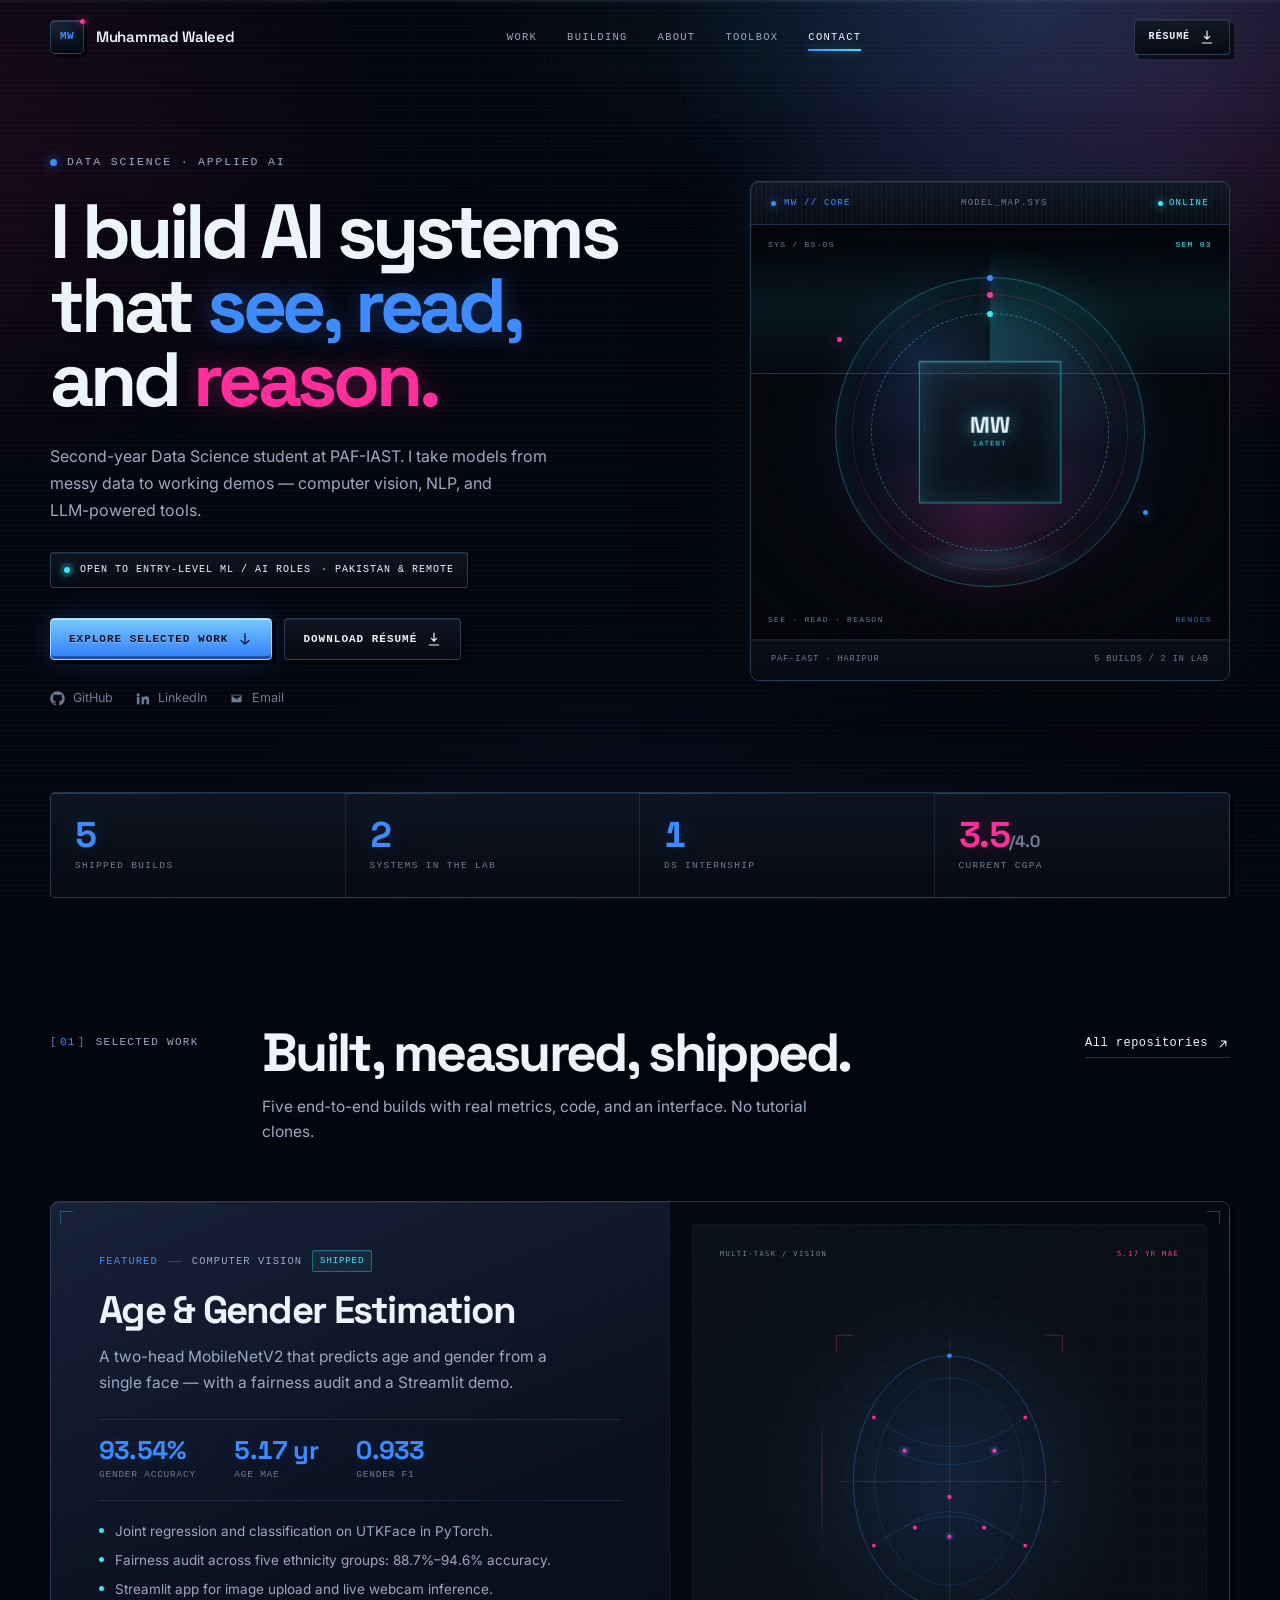
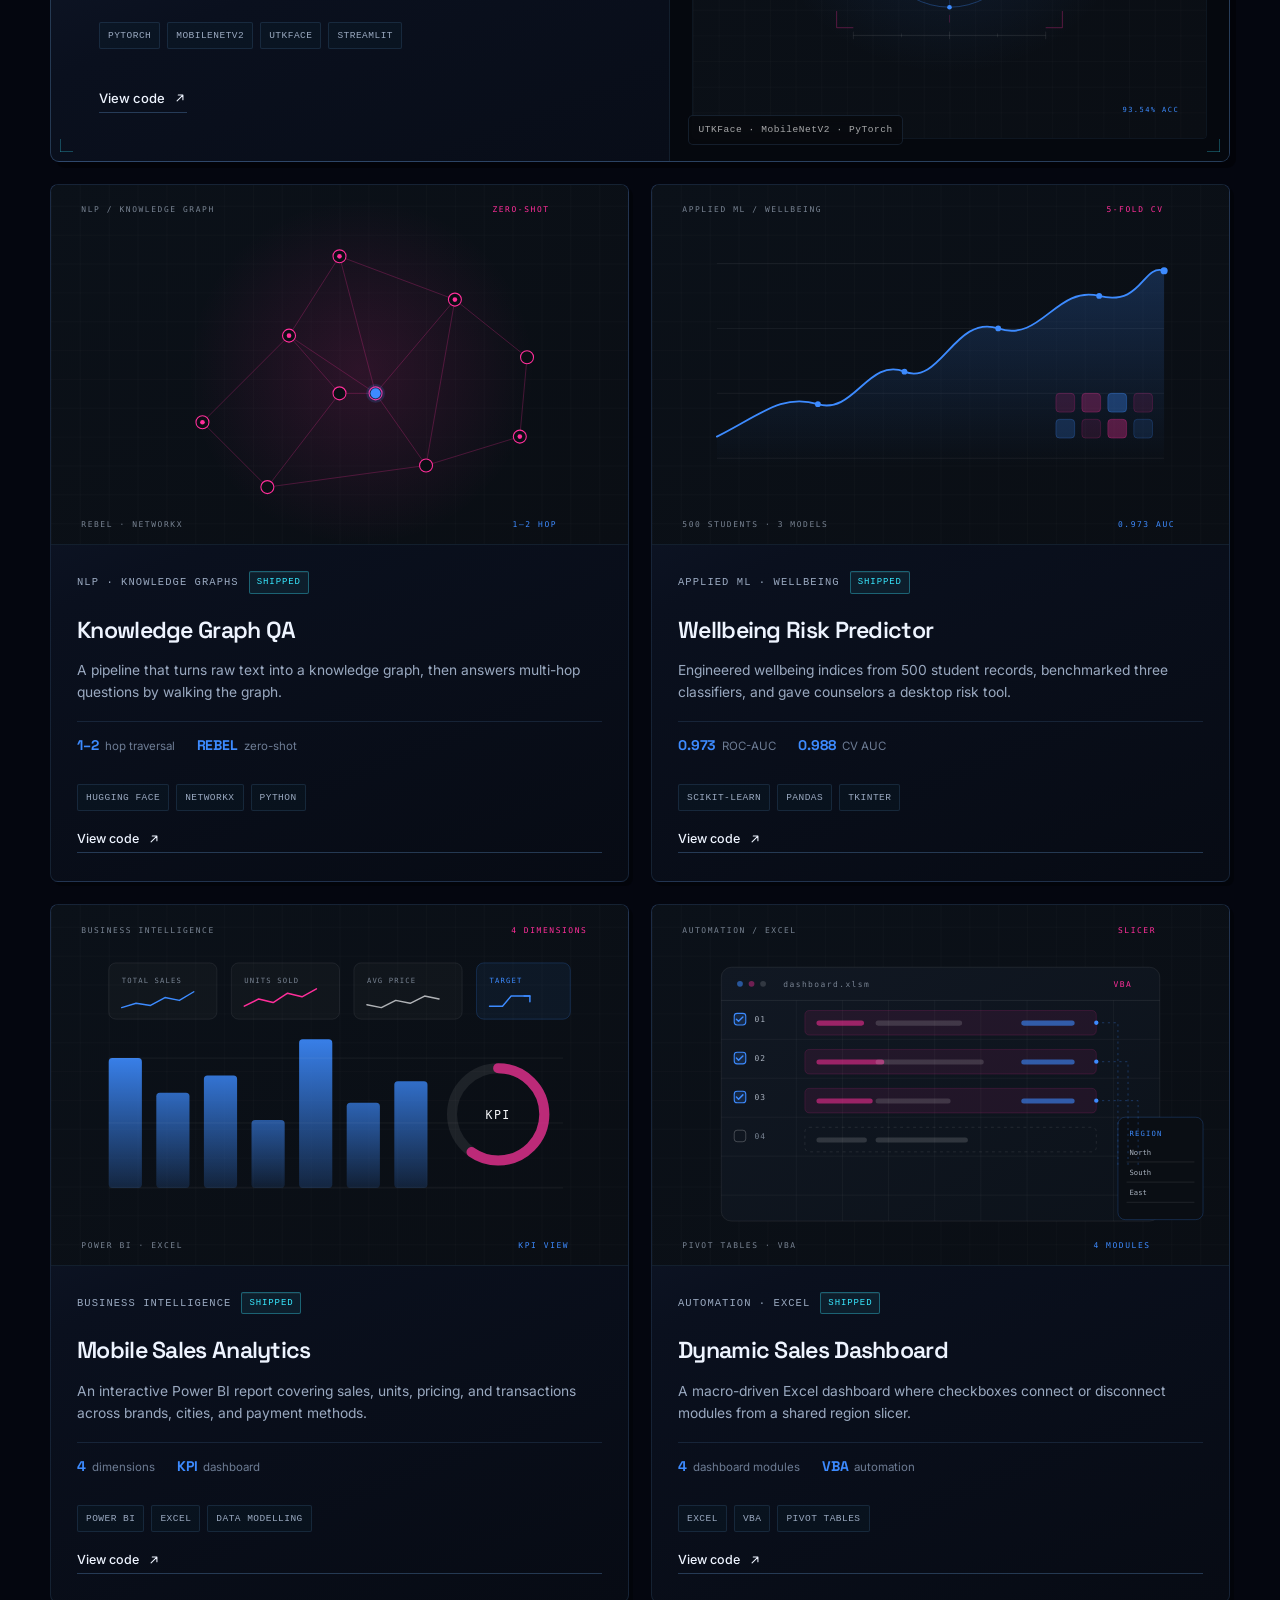
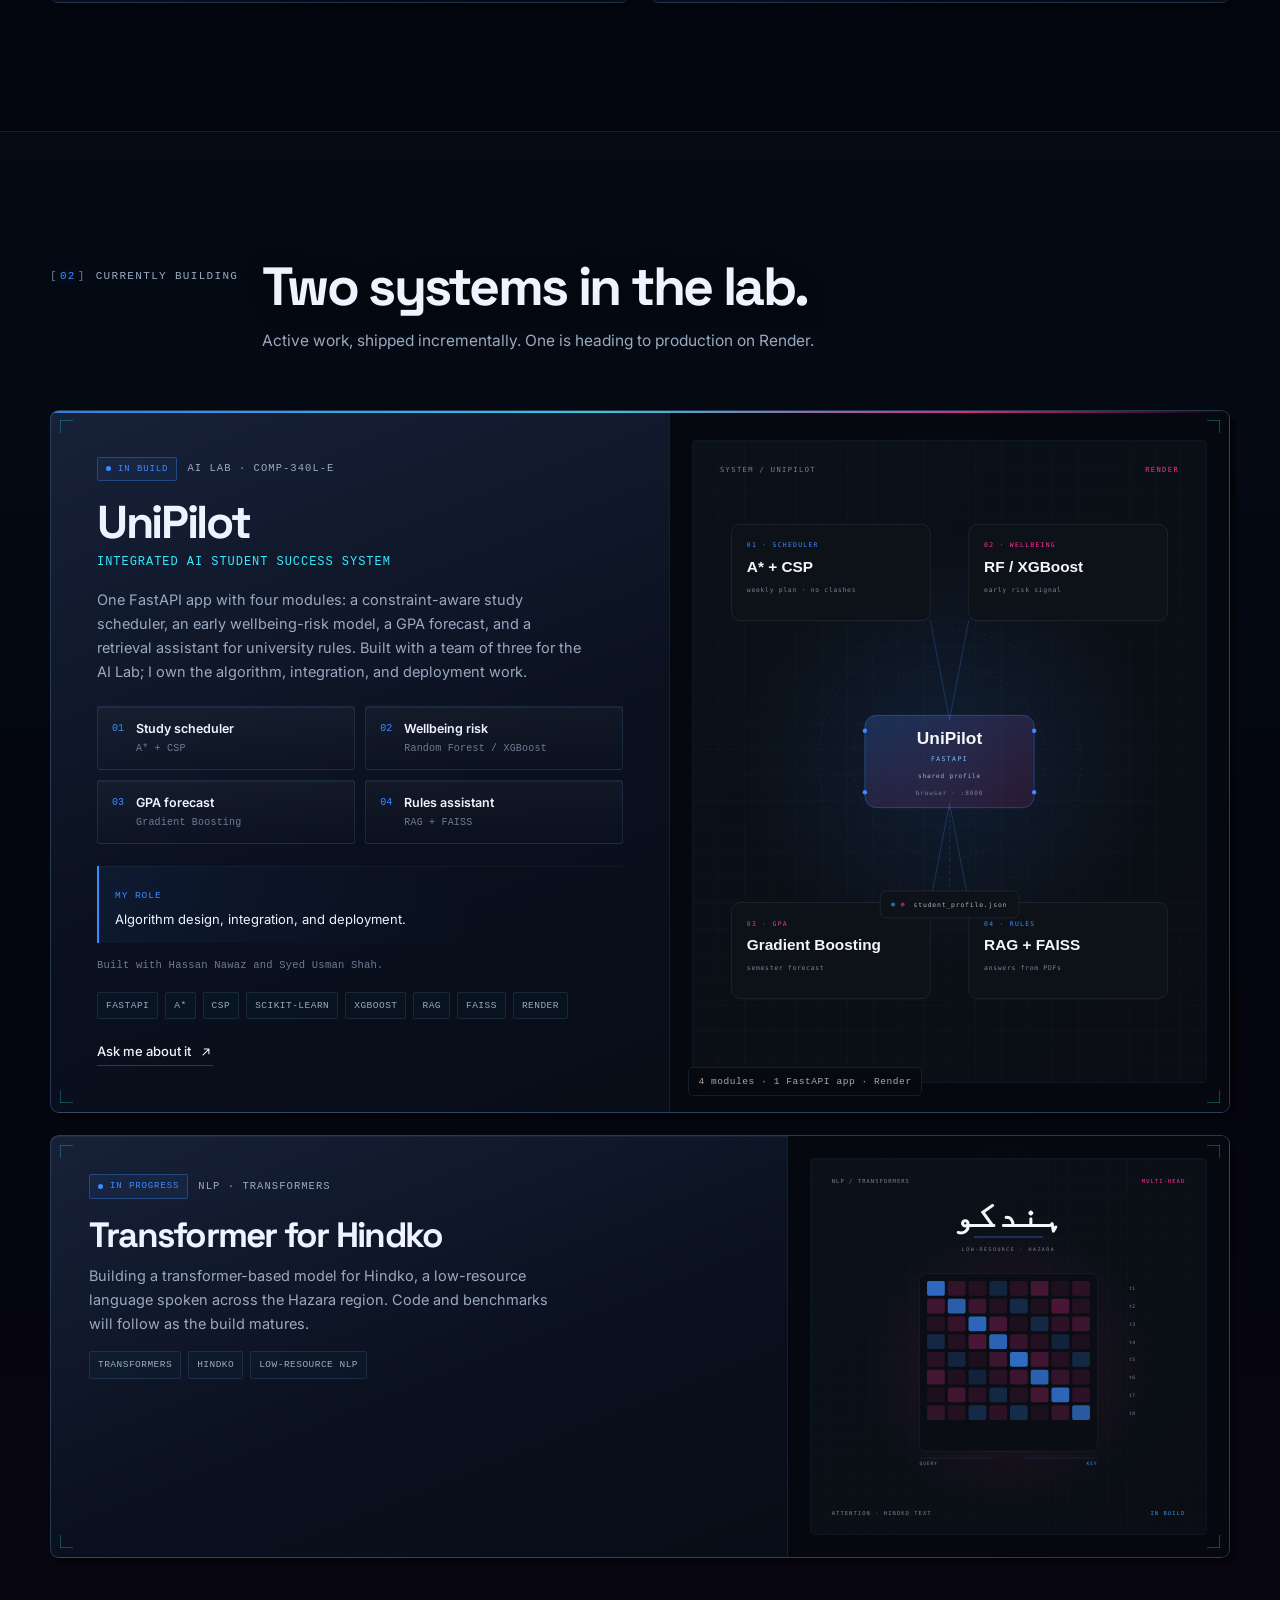
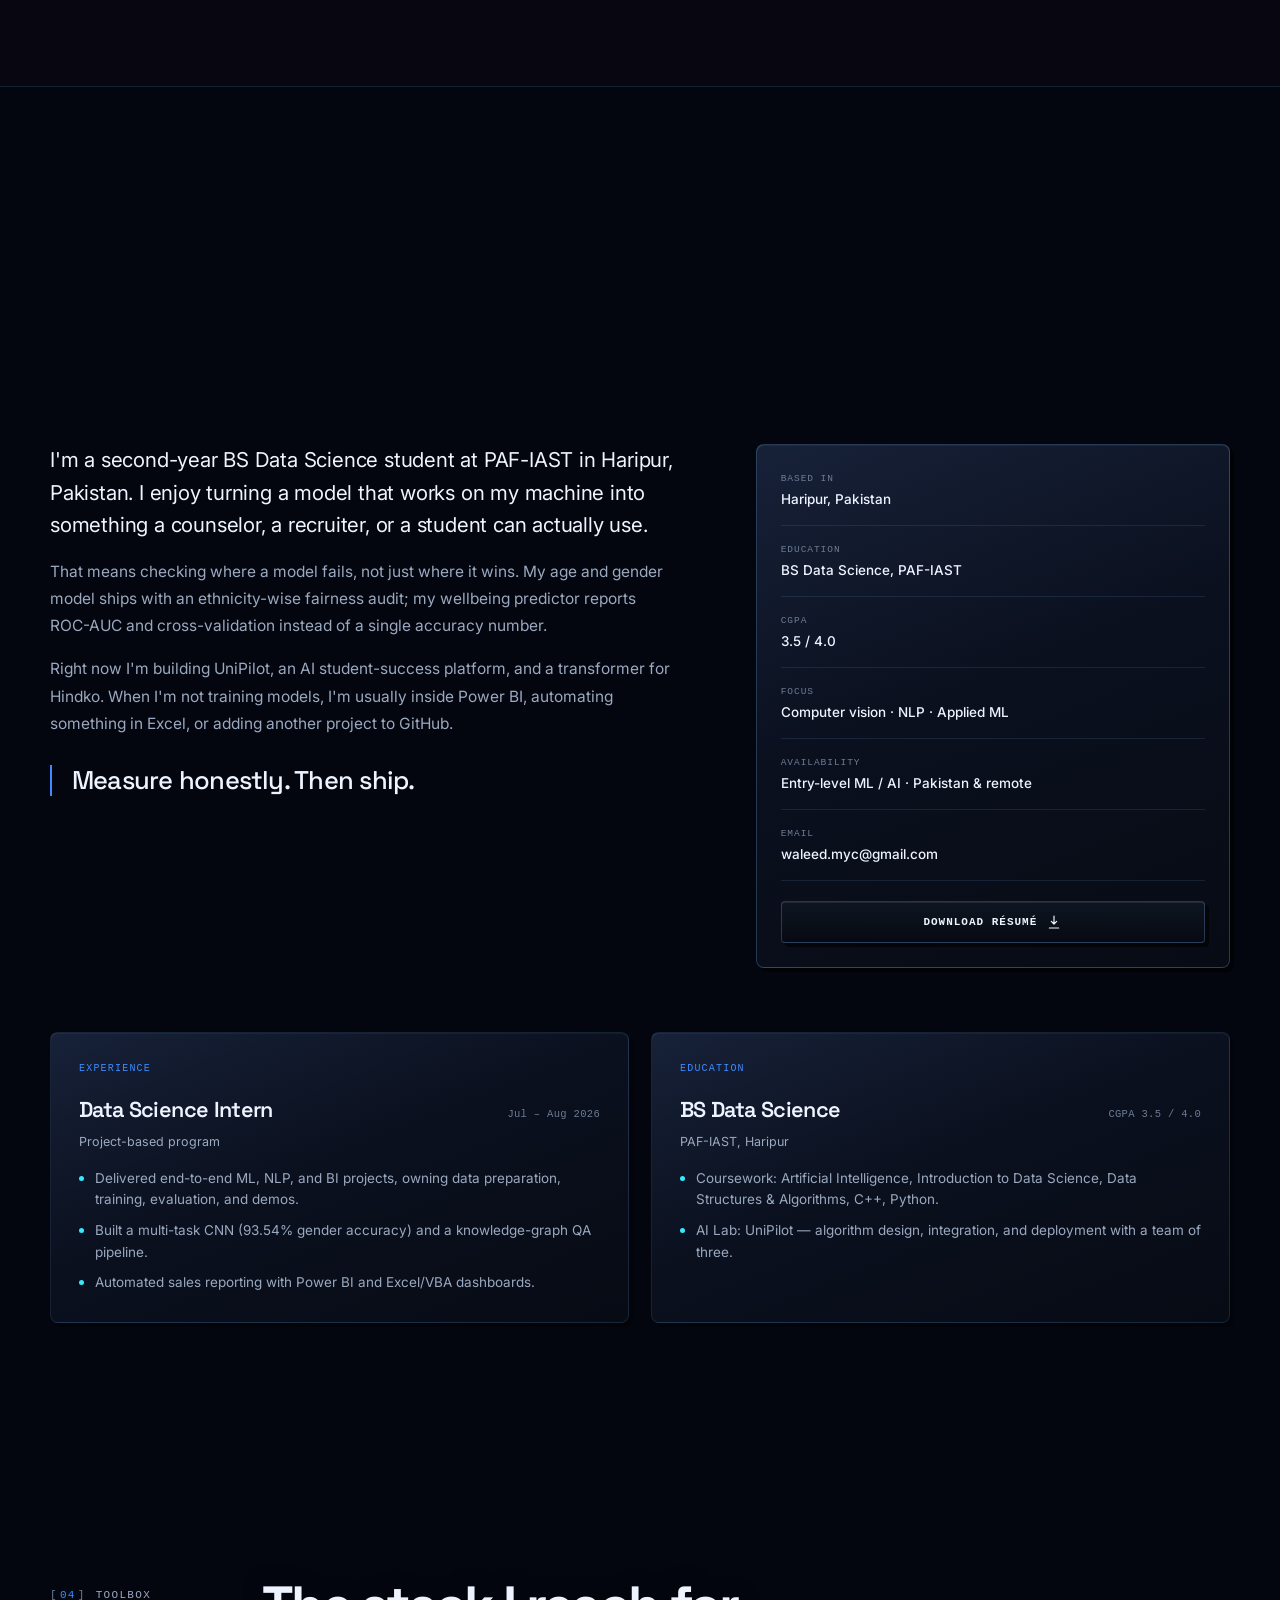
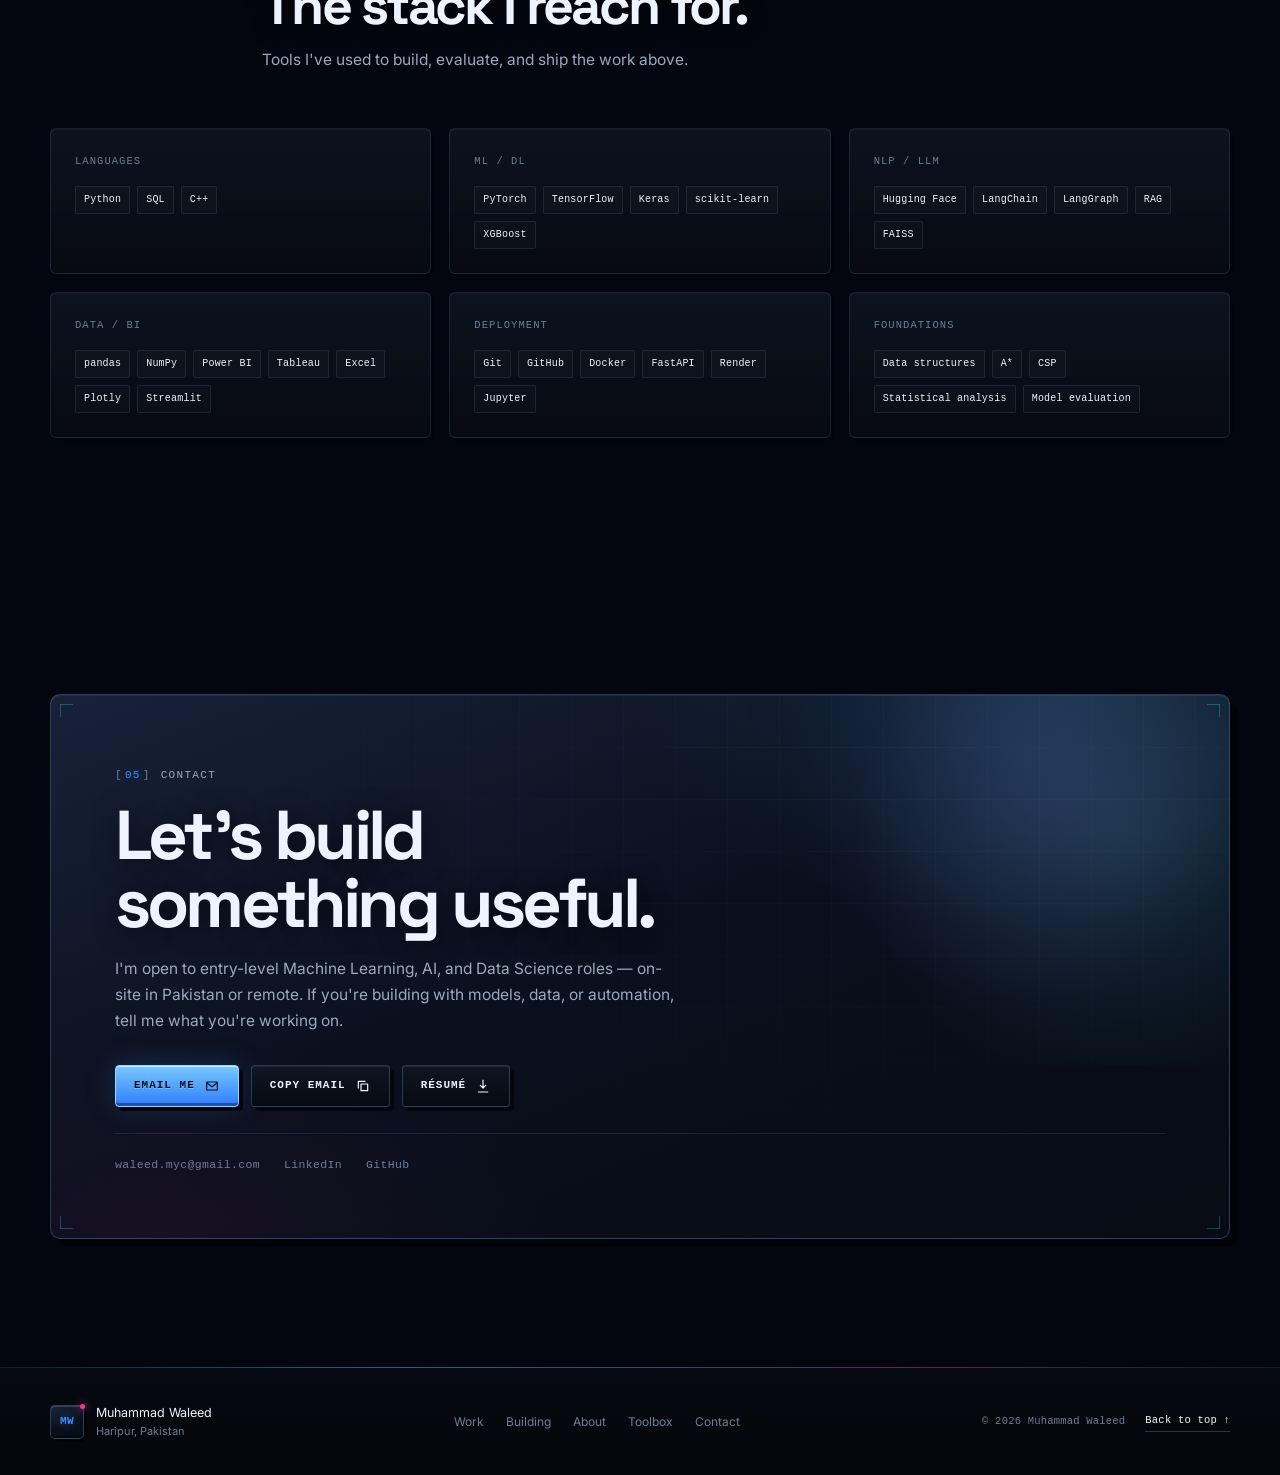
==== commit db5b17b9: "Revert "Make the hero cube drag-to-rotate and remove ambient stage motion" This reverts commit 120cf" ====
--- a/index.html
+++ b/index.html
@@ -257,18 +257,22 @@
                 <span class="core-ring core-ring--h1"></span>
                 <span class="core-ring core-ring--h2"></span>
                 <span class="core-ring core-ring--v"></span>
-                <div class="core-cube" data-cube>
-                  <span class="core-face core-face--front"><b>MW</b><small>LATENT</small></span>
-                  <span class="core-face core-face--back"><b>DATA</b><small>PIPELINE</small></span>
-                  <span class="core-face core-face--right"><b>CV</b><small>VISION</small></span>
-                  <span class="core-face core-face--left"><b>NLP</b><small>LANGUAGE</small></span>
-                  <span class="core-face core-face--top"><b>LLM</b><small>REASON</small></span>
-                  <span class="core-face core-face--bottom"><b>ML</b><small>OPS</small></span>
+                <div class="core-cube-tilt" data-cube-tilt>
+                  <div class="core-cube">
+                    <span class="core-face core-face--front"><b>MW</b><small>LATENT</small></span>
+                    <span class="core-face core-face--back"><b>DATA</b><small>PIPELINE</small></span>
+                    <span class="core-face core-face--right"><b>CV</b><small>VISION</small></span>
+                    <span class="core-face core-face--left"><b>NLP</b><small>LANGUAGE</small></span>
+                    <span class="core-face core-face--top"><b>LLM</b><small>REASON</small></span>
+                    <span class="core-face core-face--bottom"><b>ML</b><small>OPS</small></span>
+                  </div>
                 </div>
                 <span class="core-spark core-spark--a"></span>
                 <span class="core-spark core-spark--b"></span>
               </div>
 
+              <span class="core-scan"></span>
+              <span class="core-shock"></span>
               <span class="core-hud core-hud--tl">SYS / BS-DS</span>
               <span class="core-hud core-hud--tr">SEM 03</span>
               <span class="core-hud core-hud--bl">SEE · READ · REASON</span>
--- a/assets/css/style.css
+++ b/assets/css/style.css
@@ -876,6 +876,7 @@
   );
   -webkit-mask-image: radial-gradient(circle, #000 0 38%, transparent 70%);
   mask-image: radial-gradient(circle, #000 0 38%, transparent 70%);
+  animation: aura-spin 20s linear infinite;
   pointer-events: none;
 }
 
@@ -924,7 +925,7 @@
 .core-ring--h1 {
   border: 1px solid rgba(56, 232, 255, 0.32);
   box-shadow: 0 0 26px rgba(56, 232, 255, 0.08) inset;
-  transform: rotateX(74deg) rotateZ(24deg);
+  animation: ring-flat 24s linear infinite;
 }
 
 .core-ring--h1::after {
@@ -935,7 +936,7 @@
 .core-ring--h2 {
   width: clamp(180px, 52%, 238px);
   border: 1px dashed rgba(56, 232, 255, 0.4);
-  transform: rotateX(74deg) rotateZ(-42deg);
+  animation: ring-flat-reverse 15s linear infinite;
 }
 
 .core-ring--h2::after {
@@ -946,12 +947,20 @@
 .core-ring--v {
   width: clamp(210px, 60%, 276px);
   border: 1px dotted rgba(255, 46, 154, 0.4);
-  transform: rotateY(70deg) rotateX(8deg) rotateZ(36deg);
+  animation: ring-upright 30s linear infinite;
 }
 
 .core-ring--v::after {
   background: var(--magenta);
   box-shadow: 0 0 14px rgba(255, 46, 154, 0.9);
+}
+
+.core-cube-tilt {
+  position: relative;
+  display: grid;
+  place-items: center;
+  transform-style: preserve-3d;
+  will-change: transform;
 }
 
 .core-cube {
@@ -959,10 +968,8 @@
   position: relative;
   width: var(--cube);
   height: var(--cube);
-  transform: rotateX(-16deg) rotateY(-34deg);
   transform-style: preserve-3d;
-  touch-action: none;
-  will-change: transform;
+  animation: core-spin 26s linear infinite;
 }
 
 .core-card.is-cube-live .core-face {
@@ -981,12 +988,34 @@
   box-shadow: inset 0 0 44px rgba(61, 139, 255, 0.22), inset 0 1px 0 rgba(255, 255, 255, 0.18);
 }
 
-.core-card.is-dragging {
-  border-color: rgba(56, 232, 255, 0.62);
-  box-shadow:
-    inset 0 1px 0 rgba(255, 255, 255, 0.1),
-    0 44px 100px rgba(0, 0, 0, 0.55),
-    0 0 92px rgba(56, 232, 255, 0.17);
+.core-shock {
+  position: absolute;
+  top: 50%;
+  left: 50%;
+  z-index: 5;
+  width: 240px;
+  height: 240px;
+  margin: -120px 0 0 -120px;
+  border: 1px solid rgba(56, 232, 255, 0.7);
+  border-radius: 50%;
+  box-shadow: 0 0 30px rgba(56, 232, 255, 0.4), inset 0 0 30px rgba(56, 232, 255, 0.22);
+  opacity: 0;
+  pointer-events: none;
+}
+
+.core-stage.is-shock .core-shock {
+  animation: shock-ring 0.7s var(--ease);
+}
+
+@keyframes shock-ring {
+  from {
+    opacity: 0.85;
+    transform: scale(0.55);
+  }
+  to {
+    opacity: 0;
+    transform: scale(2);
+  }
 }
 
 .core-face {
@@ -1072,6 +1101,7 @@
   height: 5px;
   border-radius: 50%;
   pointer-events: none;
+  animation: spark-float 8s ease-in-out infinite;
 }
 
 .core-spark--a {
@@ -1086,6 +1116,18 @@
   bottom: 30%;
   background: var(--accent);
   box-shadow: 0 0 14px rgba(61, 139, 255, 0.85);
+  animation-delay: -3.5s;
+}
+
+.core-scan {
+  position: absolute;
+  inset: 0 0 auto;
+  z-index: 3;
+  height: 36%;
+  border-bottom: 1px solid rgba(56, 232, 255, 0.24);
+  background: linear-gradient(180deg, transparent 10%, rgba(56, 232, 255, 0.075), rgba(56, 232, 255, 0.015));
+  animation: scan-pass 7.5s linear infinite;
+  pointer-events: none;
 }
 
 .core-hud {
@@ -1139,6 +1181,72 @@
   font-weight: 500;
   letter-spacing: 0.11em;
   text-transform: uppercase;
+}
+
+@keyframes core-spin {
+  from {
+    transform: rotateX(-10deg) rotateY(0deg);
+  }
+  to {
+    transform: rotateX(-10deg) rotateY(360deg);
+  }
+}
+
+@keyframes ring-flat {
+  from {
+    transform: rotateX(74deg) rotateZ(0deg);
+  }
+  to {
+    transform: rotateX(74deg) rotateZ(360deg);
+  }
+}
+
+@keyframes ring-flat-reverse {
+  from {
+    transform: rotateX(74deg) rotateZ(360deg);
+  }
+  to {
+    transform: rotateX(74deg) rotateZ(0deg);
+  }
+}
+
+@keyframes ring-upright {
+  from {
+    transform: rotateY(70deg) rotateX(8deg) rotateZ(0deg);
+  }
+  to {
+    transform: rotateY(70deg) rotateX(8deg) rotateZ(360deg);
+  }
+}
+
+@keyframes aura-spin {
+  from {
+    transform: rotate(0deg);
+  }
+  to {
+    transform: rotate(360deg);
+  }
+}
+
+@keyframes scan-pass {
+  from {
+    transform: translateY(-100%);
+  }
+  to {
+    transform: translateY(360%);
+  }
+}
+
+@keyframes spark-float {
+  0%,
+  100% {
+    transform: translate3d(0, 0, 0);
+    opacity: 0.45;
+  }
+  50% {
+    transform: translate3d(10px, -14px, 0);
+    opacity: 1;
+  }
 }
 
 /* ---------- Stats ---------- */
@@ -2741,4 +2849,38 @@
     transform: none;
     transition: none;
   }
-}
+
+  .core-cube-tilt {
+    transform: none !important;
+  }
+
+  .core-cube {
+    animation: none;
+    transform: rotateX(-16deg) rotateY(-34deg);
+  }
+
+  .core-ring--h1 {
+    animation: none;
+    transform: rotateX(74deg) rotateZ(24deg);
+  }
+
+  .core-ring--h2 {
+    animation: none;
+    transform: rotateX(74deg) rotateZ(-42deg);
+  }
+
+  .core-ring--v {
+    animation: none;
+    transform: rotateY(70deg) rotateX(8deg) rotateZ(36deg);
+  }
+
+  .core-stage__aura,
+  .core-scan,
+  .core-spark {
+    animation: none;
+  }
+
+  .core-scan {
+    opacity: 0.3;
+  }
+}
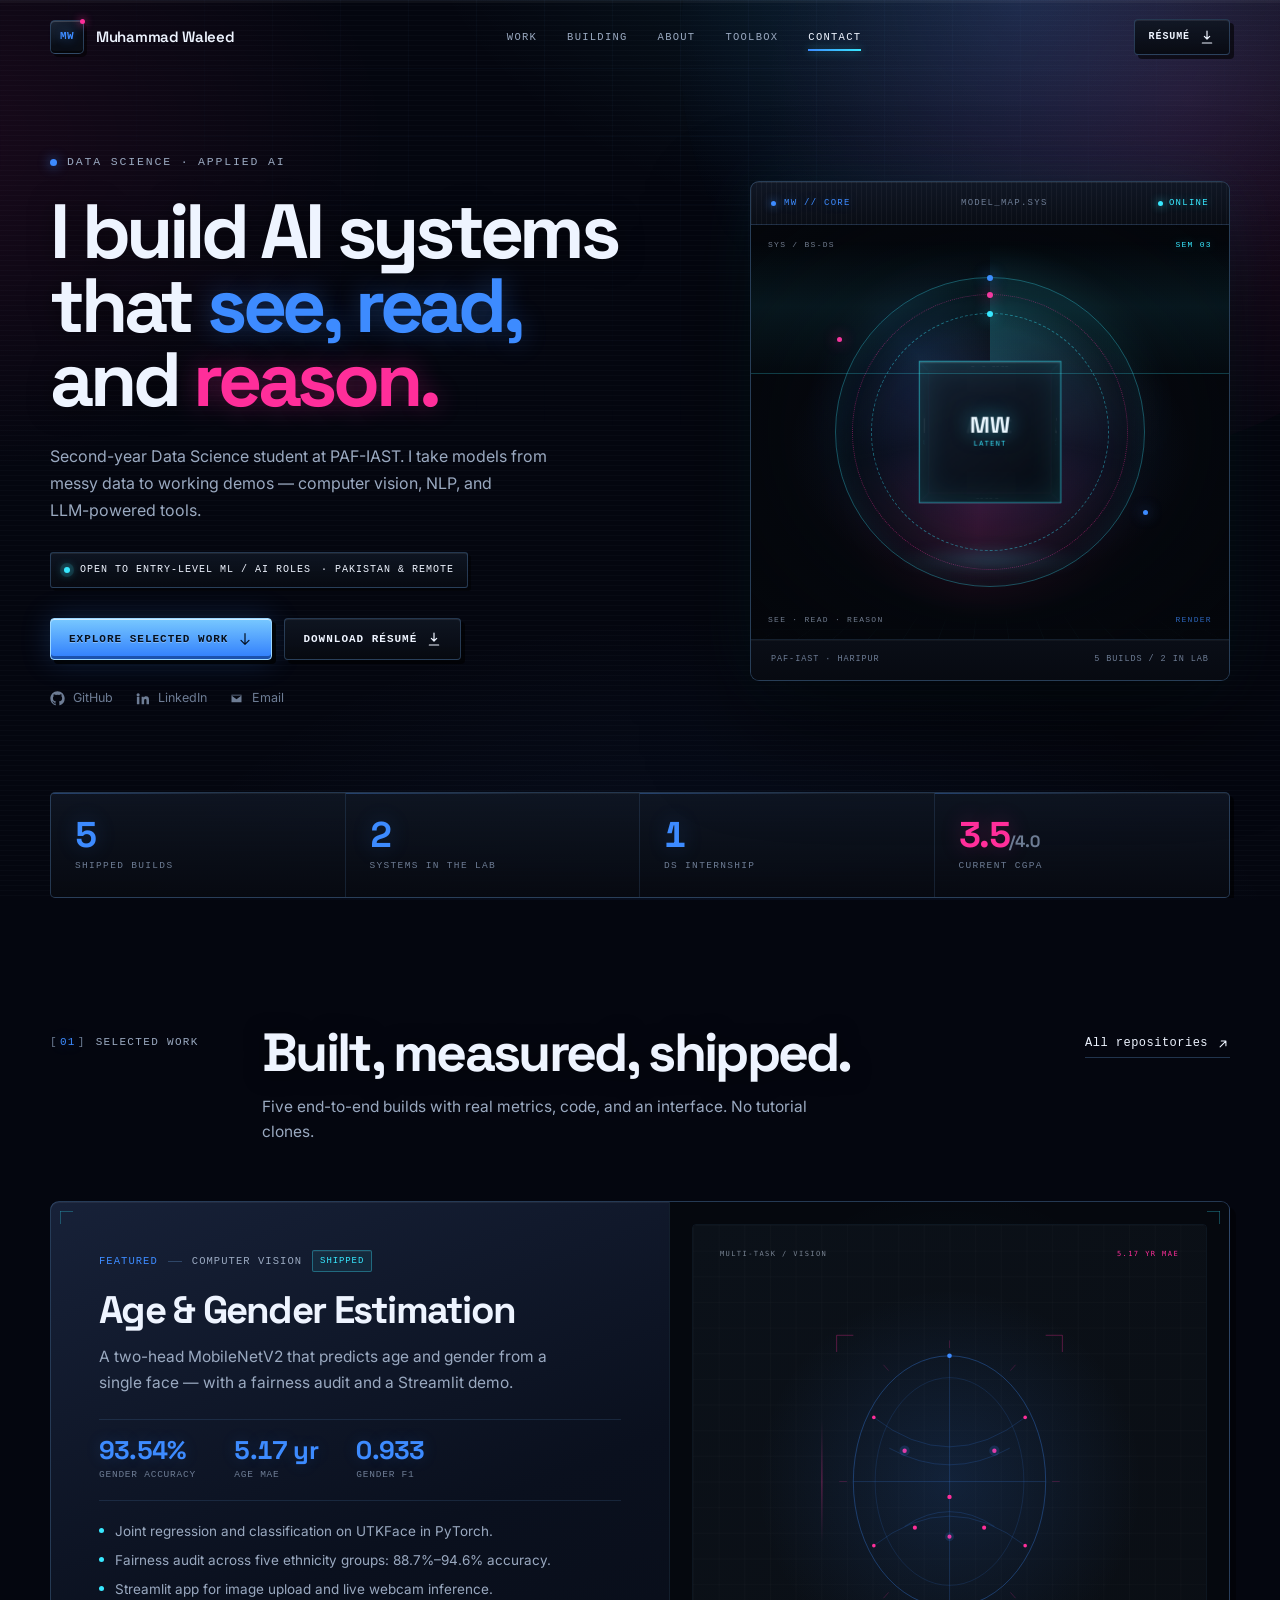
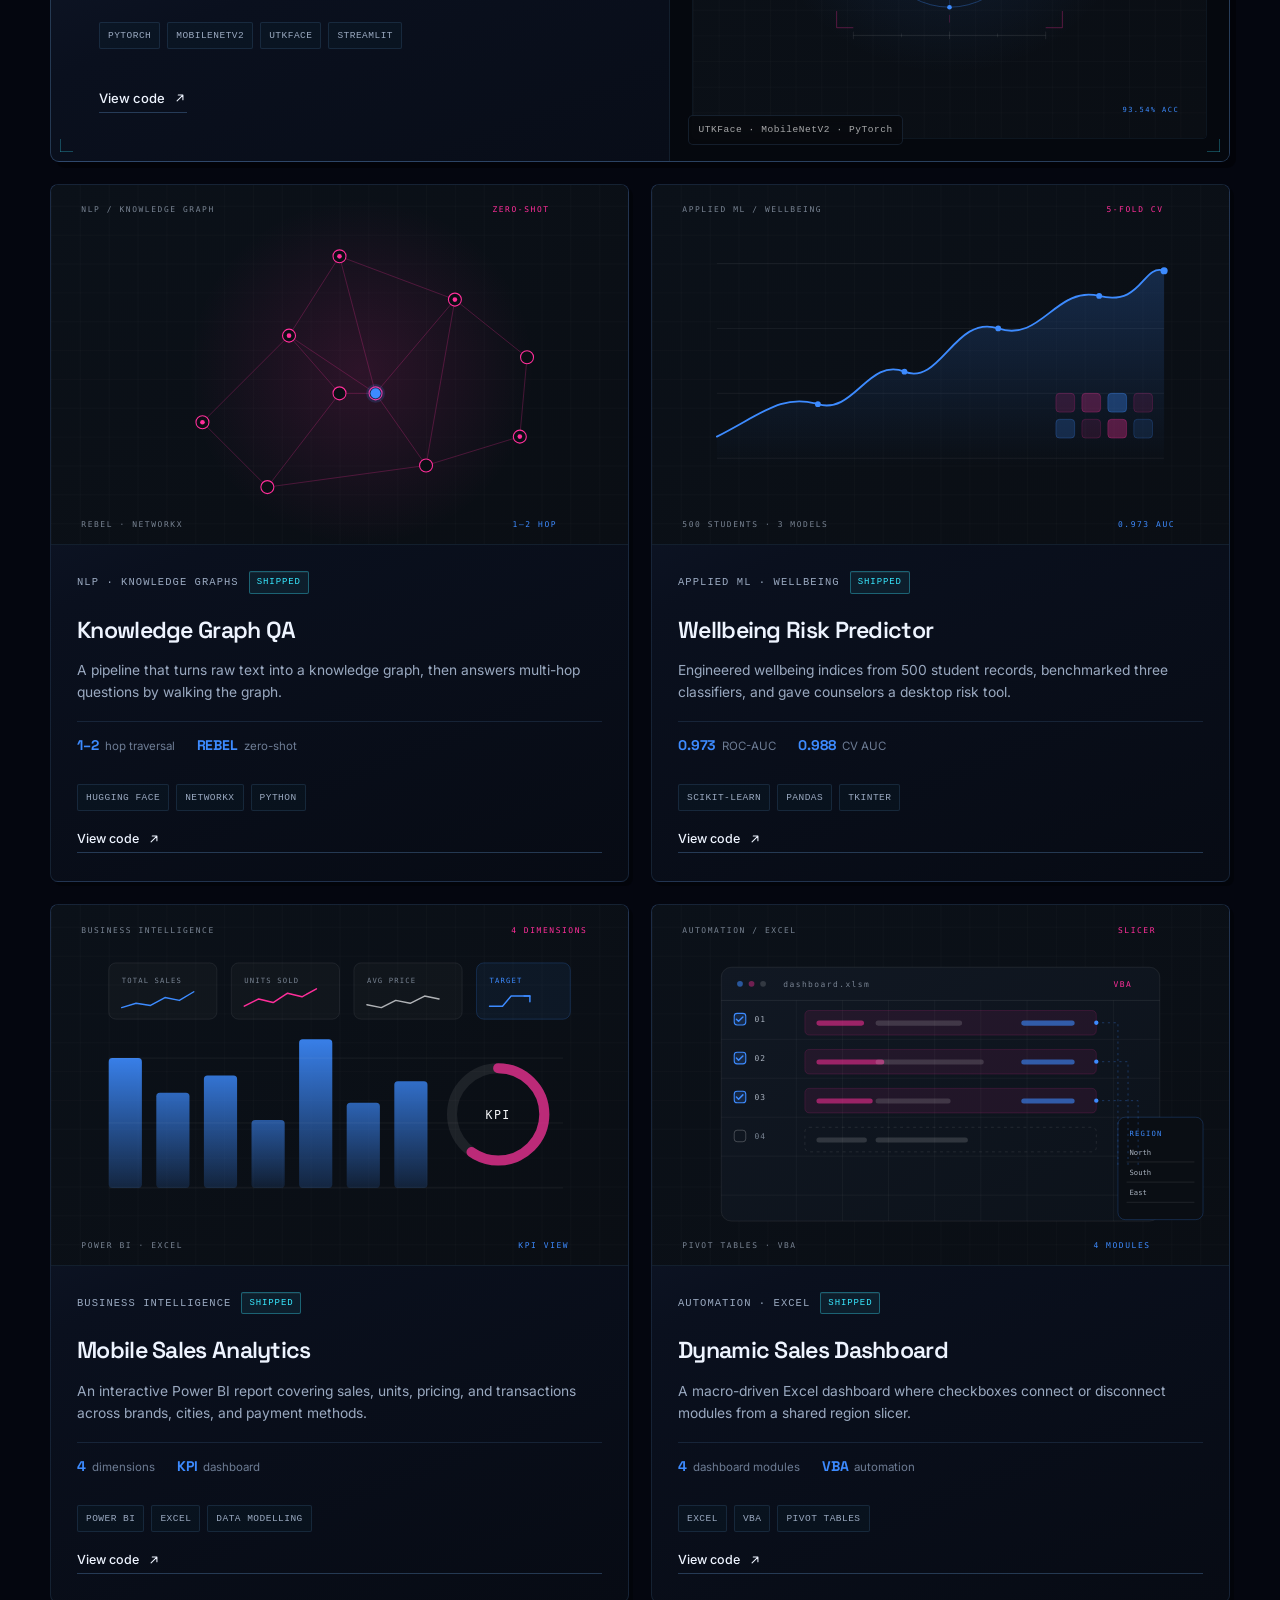
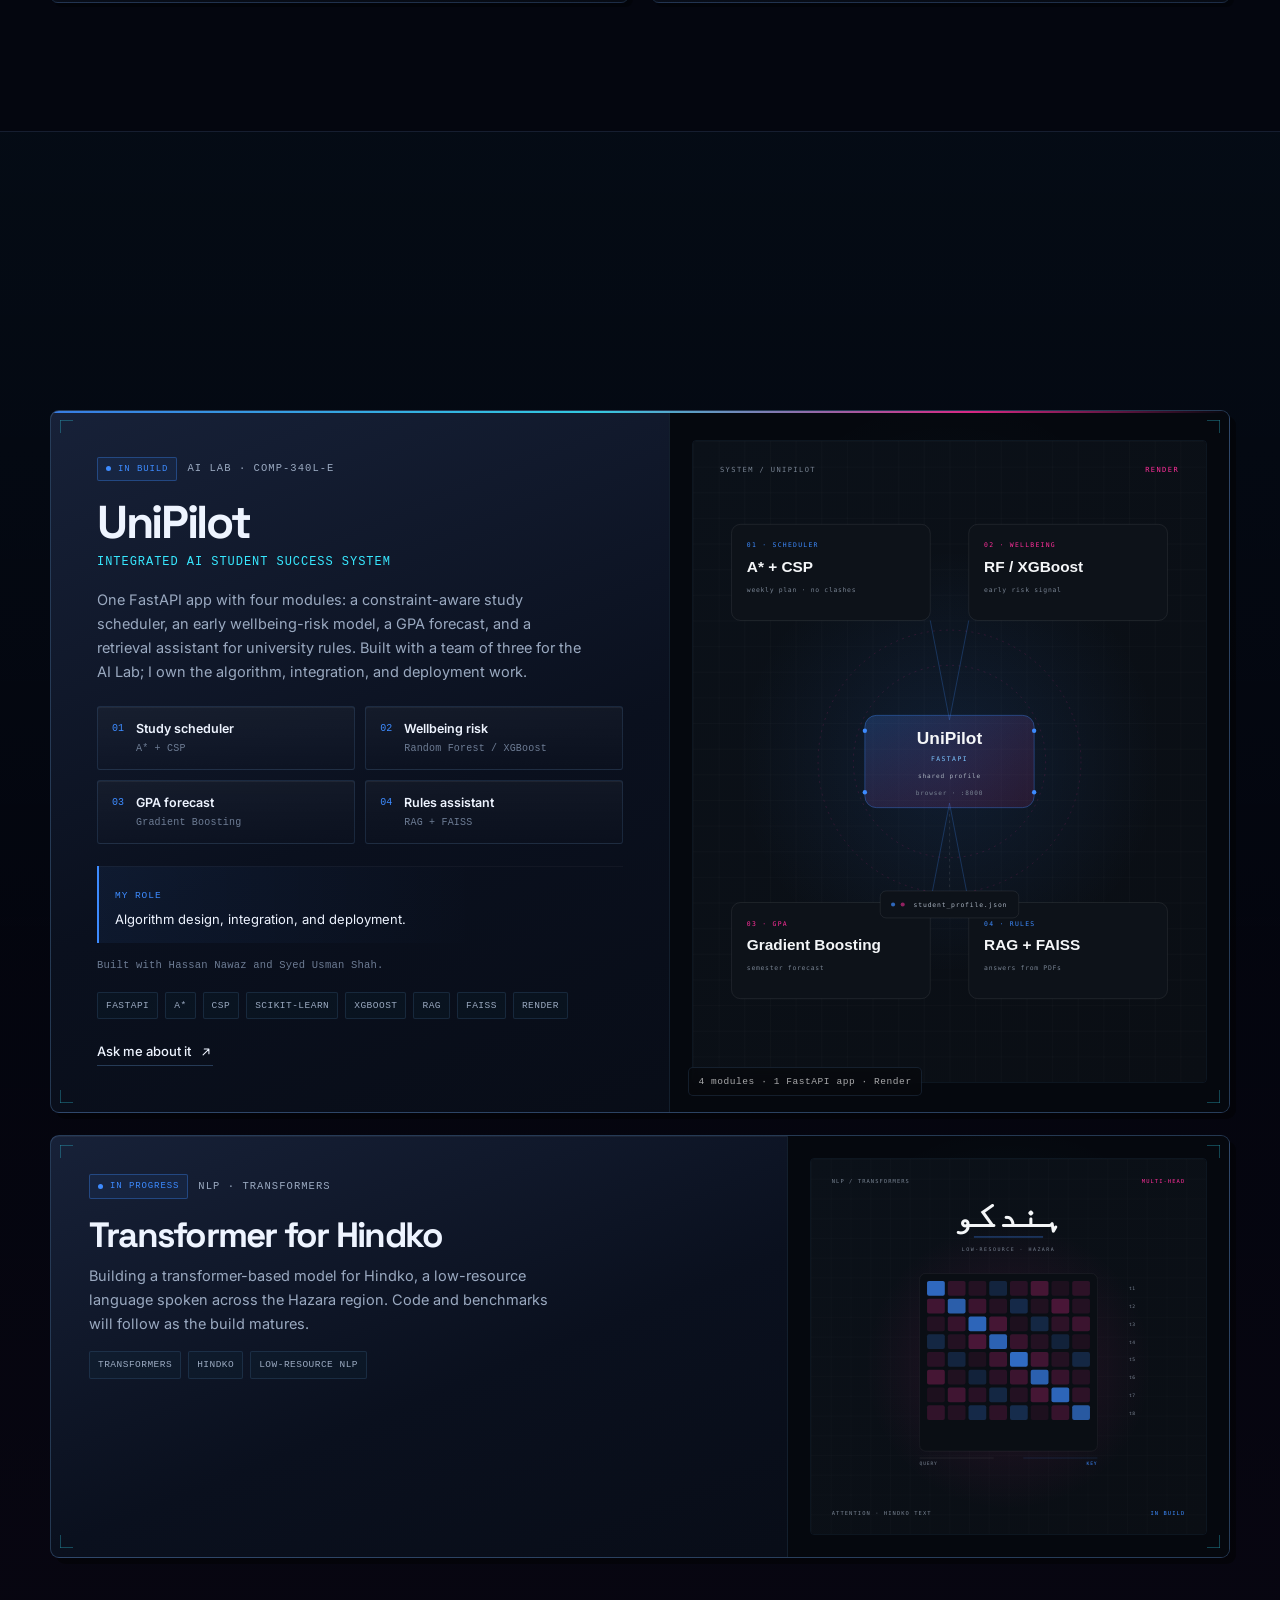
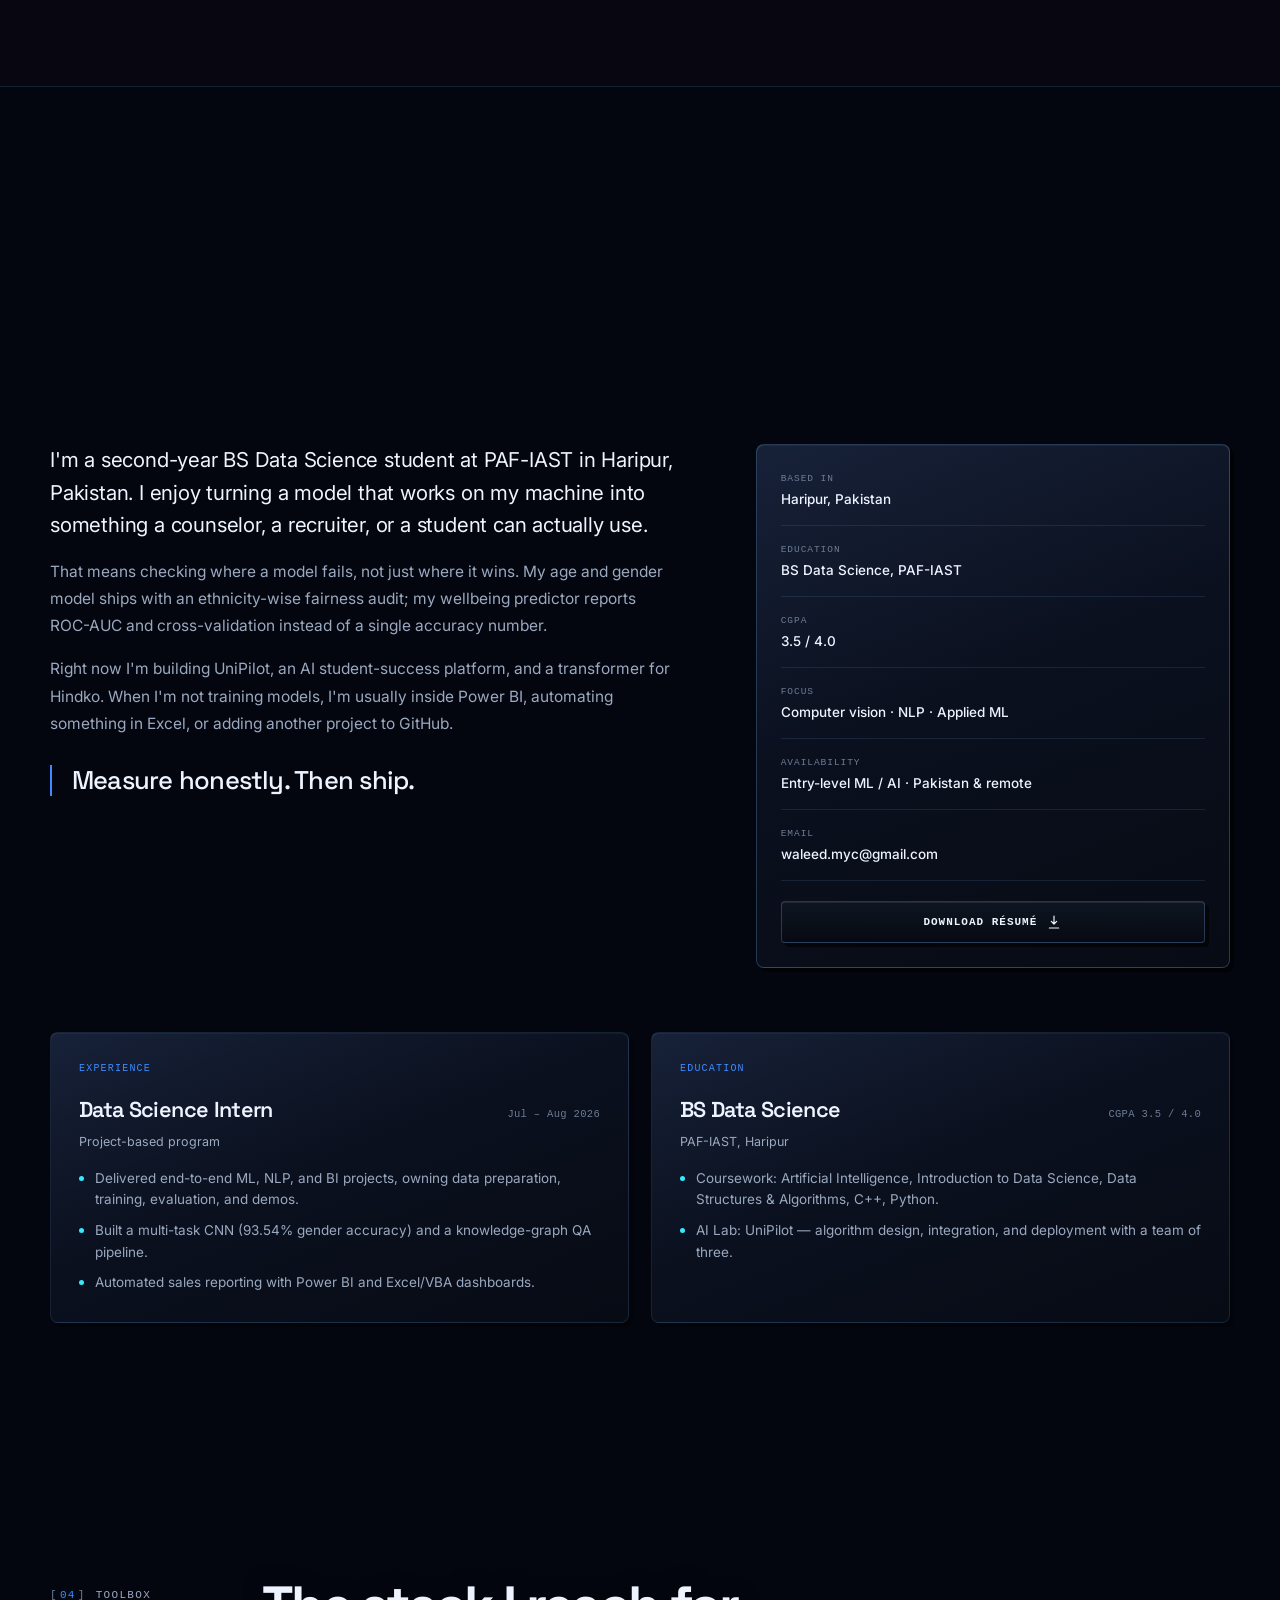
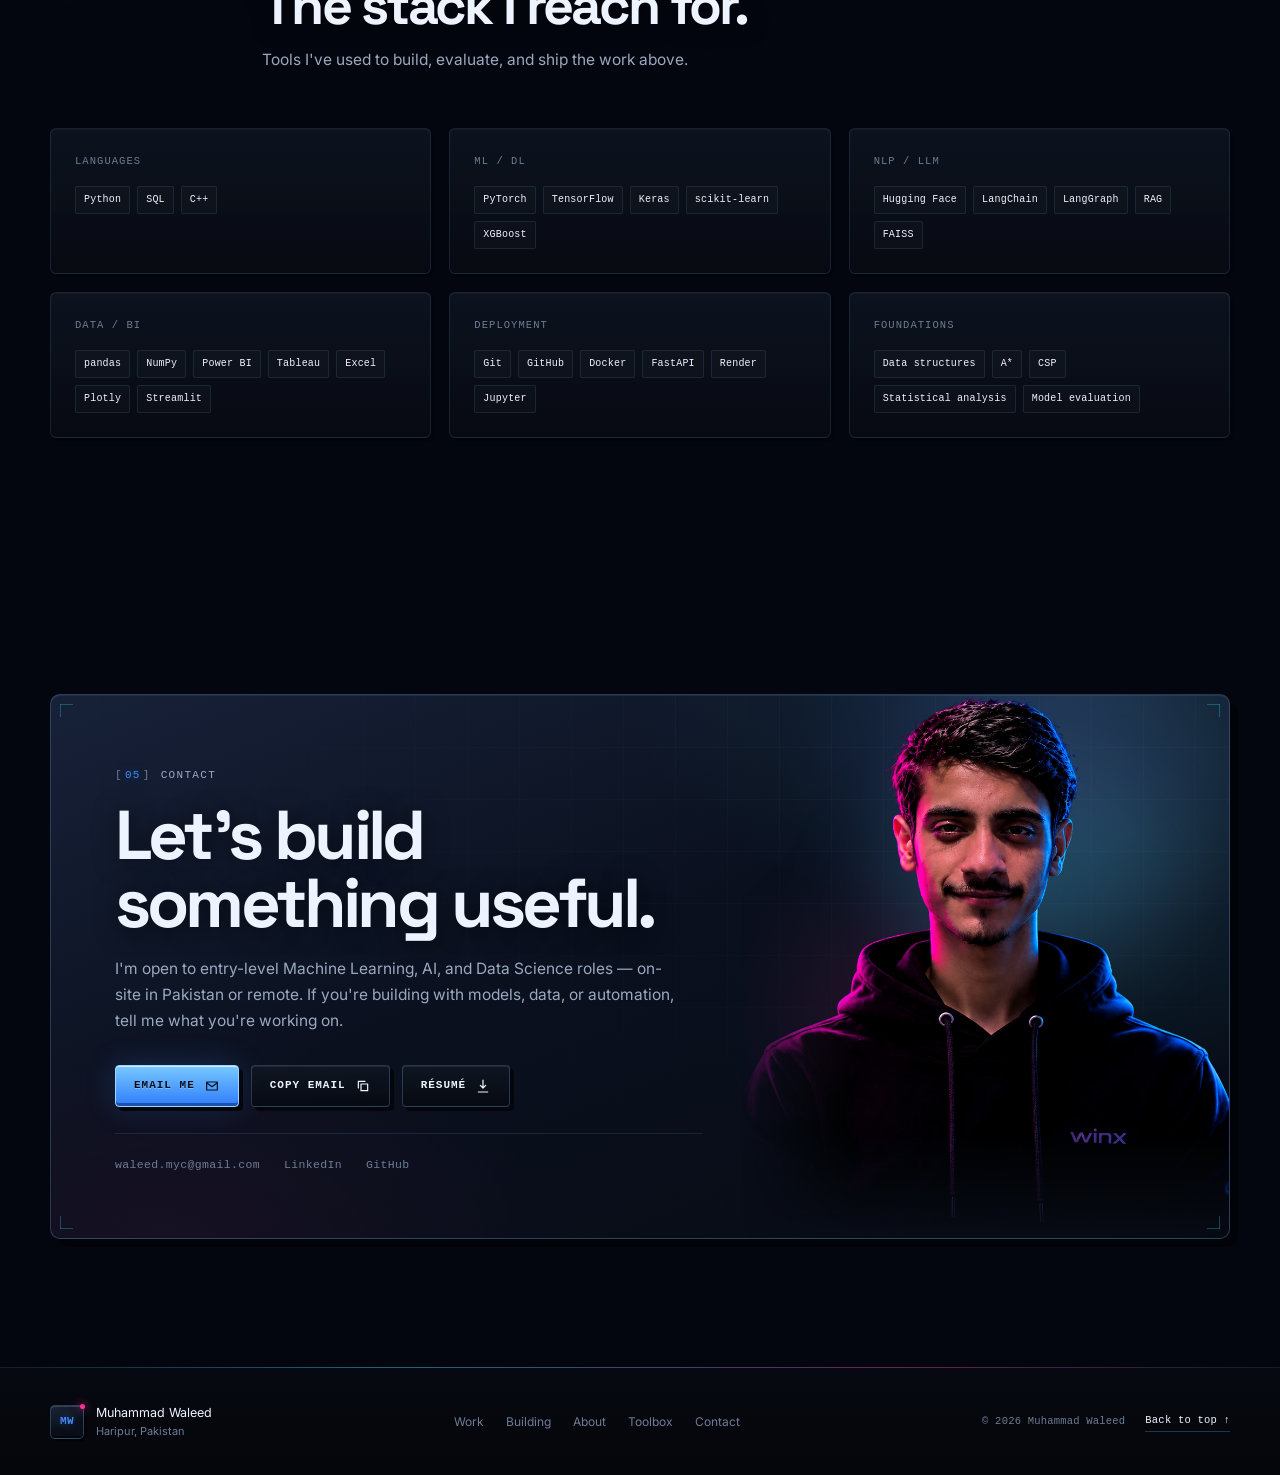
==== commit cb5362e8: "Blend a portrait into the contact panel" ====
--- a/index.html
+++ b/index.html
@@ -583,6 +583,12 @@
       <div class="container">
         <div class="contact-panel reveal">
           <div class="contact-glow" aria-hidden="true"></div>
+          <div class="contact-portrait" aria-hidden="true">
+            <picture>
+              <source srcset="assets/img/portrait-waleed.webp" type="image/webp">
+              <img src="assets/img/portrait-waleed.png" alt="" width="1000" height="1006" loading="lazy" decoding="async">
+            </picture>
+          </div>
           <p class="section-label"><span>05</span>Contact</p>
           <h2 id="contact-title">Let's build something useful.</h2>
           <p class="contact-copy">I'm open to entry-level Machine Learning, AI, and Data Science roles — on-site in Pakistan or remote. If you're building with models, data, or automation, tell me what you're working on.</p>
--- a/assets/css/style.css
+++ b/assets/css/style.css
@@ -970,6 +970,12 @@
   height: var(--cube);
   transform-style: preserve-3d;
   animation: core-spin 26s linear infinite;
+  touch-action: none;
+  will-change: transform;
+}
+
+.core-cube.is-manual {
+  animation: none;
 }
 
 .core-card.is-cube-live .core-face {
@@ -1677,6 +1683,7 @@
   position: absolute;
   left: 18px;
   bottom: 16px;
+  z-index: 2;
   padding: 6px 9px;
   border: 1px solid var(--line);
   border-radius: 5px;
@@ -1719,6 +1726,7 @@
 }
 
 .project-card__media {
+  position: relative;
   display: block;
   aspect-ratio: 16 / 10;
   overflow: hidden;
@@ -1995,6 +2003,136 @@
   transform: scale(1.03);
 }
 
+/* ---------- Project cover motion ---------- */
+
+.project-featured__media img,
+.project-card__media img,
+.build-card__media img {
+  transform-origin: 50% 50%;
+  backface-visibility: hidden;
+  animation: cover-drift 26s ease-in-out infinite alternate;
+  transition: transform 0.8s var(--ease), filter 0.5s;
+}
+
+.project-featured__media img {
+  animation-duration: 34s;
+  animation-delay: -12s;
+}
+
+.project-grid .project-card:nth-child(2) img {
+  animation-duration: 31s;
+  animation-delay: -9s;
+}
+
+.project-grid .project-card:nth-child(3) img {
+  animation-duration: 23s;
+  animation-delay: -14s;
+}
+
+.project-grid .project-card:nth-child(4) img {
+  animation-duration: 29s;
+  animation-delay: -4s;
+}
+
+.build-card--wide .build-card__media img {
+  animation-duration: 28s;
+  animation-delay: -6s;
+}
+
+.build-card--compact .build-card__media img {
+  animation-duration: 25s;
+  animation-delay: -18s;
+}
+
+@keyframes cover-drift {
+  from {
+    scale: 1.012;
+    translate: -0.7% 0.5%;
+  }
+
+  to {
+    scale: 1.052;
+    translate: 0.8% -0.6%;
+  }
+}
+
+.project-featured:hover .project-featured__media img,
+.project-card:hover .project-card__media img,
+.build-card:hover .build-card__media img {
+  filter: brightness(1.06) saturate(1.08);
+}
+
+.project-featured__media::after,
+.project-card__media::after,
+.build-card__media::after {
+  content: "";
+  position: absolute;
+  inset: 0;
+  z-index: 1;
+  pointer-events: none;
+  background: linear-gradient(
+    100deg,
+    transparent 46%,
+    rgba(56, 232, 255, 0.09) 50%,
+    rgba(255, 46, 154, 0.05) 54%,
+    transparent 58%
+  );
+  opacity: 0;
+  transform: translateX(-110%);
+  animation: cover-sweep 9.5s linear infinite;
+}
+
+.project-featured__media::after {
+  animation-duration: 11s;
+  animation-delay: 1.8s;
+}
+
+.project-grid .project-card:nth-child(2) .project-card__media::after {
+  animation-duration: 12.5s;
+  animation-delay: 3.4s;
+}
+
+.project-grid .project-card:nth-child(3) .project-card__media::after {
+  animation-duration: 10s;
+  animation-delay: 6.1s;
+}
+
+.project-grid .project-card:nth-child(4) .project-card__media::after {
+  animation-duration: 13s;
+  animation-delay: 1.2s;
+}
+
+.build-card--wide .build-card__media::after {
+  animation-duration: 12s;
+  animation-delay: 2.4s;
+}
+
+.build-card--compact .build-card__media::after {
+  animation-duration: 9s;
+  animation-delay: 5s;
+}
+
+@keyframes cover-sweep {
+  0% {
+    transform: translateX(-110%);
+    opacity: 0;
+  }
+
+  1.5% {
+    opacity: 1;
+  }
+
+  23% {
+    transform: translateX(110%);
+    opacity: 0;
+  }
+
+  100% {
+    transform: translateX(110%);
+    opacity: 0;
+  }
+}
+
 .build-card--compact {
   display: grid;
   grid-template-columns: 1.25fr 0.75fr;
@@ -2242,9 +2380,15 @@
 }
 
 .contact-panel {
+  --contact-pad: clamp(32px, 5vw, 64px);
   position: relative;
+  display: grid;
+  grid-template-columns: minmax(0, 1fr) minmax(300px, 0.72fr);
+  grid-template-rows: repeat(5, auto);
+  align-items: start;
+  column-gap: clamp(20px, 3vw, 44px);
   overflow: hidden;
-  padding: clamp(32px, 5vw, 64px);
+  padding: var(--contact-pad);
   border: 1px solid var(--line-strong);
   border-radius: 10px;
   background:
@@ -2252,6 +2396,31 @@
     radial-gradient(ellipse 50% 60% at 10% 100%, rgba(255, 46, 154, 0.05), transparent 66%),
     var(--metal);
   box-shadow: inset 0 1px 0 rgba(255, 255, 255, 0.06), 8px 8px 0 rgba(0, 0, 0, 0.4);
+}
+
+.contact-panel > .section-label {
+  grid-column: 1;
+  grid-row: 1;
+}
+
+.contact-panel h2 {
+  grid-column: 1;
+  grid-row: 2;
+}
+
+.contact-copy {
+  grid-column: 1;
+  grid-row: 3;
+}
+
+.contact-actions {
+  grid-column: 1;
+  grid-row: 4;
+}
+
+.contact-meta {
+  grid-column: 1;
+  grid-row: 5;
 }
 
 .contact-panel::before {
@@ -2280,6 +2449,51 @@
   pointer-events: none;
 }
 
+.contact-portrait {
+  grid-column: 2;
+  grid-row: 1 / -1;
+  position: relative;
+  align-self: stretch;
+  margin: calc(var(--contact-pad) * -1) calc(var(--contact-pad) * -1) calc(var(--contact-pad) * -1) 0;
+  overflow: hidden;
+  pointer-events: none;
+  isolation: isolate;
+}
+
+.contact-portrait::before {
+  content: "";
+  position: absolute;
+  inset: 7% 2% 9%;
+  z-index: -1;
+  background:
+    radial-gradient(ellipse 56% 44% at 58% 33%, rgba(56, 232, 255, 0.18), transparent 72%),
+    radial-gradient(ellipse 50% 42% at 34% 60%, rgba(255, 46, 154, 0.15), transparent 74%);
+  filter: blur(38px);
+}
+
+.contact-portrait picture {
+  display: block;
+  width: 100%;
+  height: 100%;
+}
+
+.contact-portrait img {
+  display: block;
+  width: 100%;
+  height: 100%;
+  object-fit: cover;
+  object-position: 50% 100%;
+  filter: saturate(1.05) contrast(1.03) brightness(1.02);
+  -webkit-mask-image:
+    linear-gradient(to top, transparent 0%, rgba(0, 0, 0, 0.35) 6%, #000 20%),
+    linear-gradient(to right, transparent 0%, #000 24%);
+  -webkit-mask-composite: source-in;
+  mask-image:
+    linear-gradient(to top, transparent 0%, rgba(0, 0, 0, 0.35) 6%, #000 20%),
+    linear-gradient(to right, transparent 0%, #000 24%);
+  mask-composite: intersect;
+}
+
 .contact-panel .section-label {
   position: relative;
   margin-bottom: 18px;
@@ -2560,6 +2774,10 @@
     gap: 24px;
   }
 
+  .contact-panel {
+    grid-template-columns: minmax(0, 1fr) minmax(255px, 0.58fr);
+  }
+
   .section-label {
     font-size: 10px;
     letter-spacing: 0.1em;
@@ -2576,6 +2794,14 @@
 }
 
 @media (max-width: 900px) {
+  .contact-panel {
+    display: block;
+  }
+
+  .contact-portrait {
+    display: none;
+  }
+
   .desktop-nav,
   .header-actions > .btn {
     display: none;
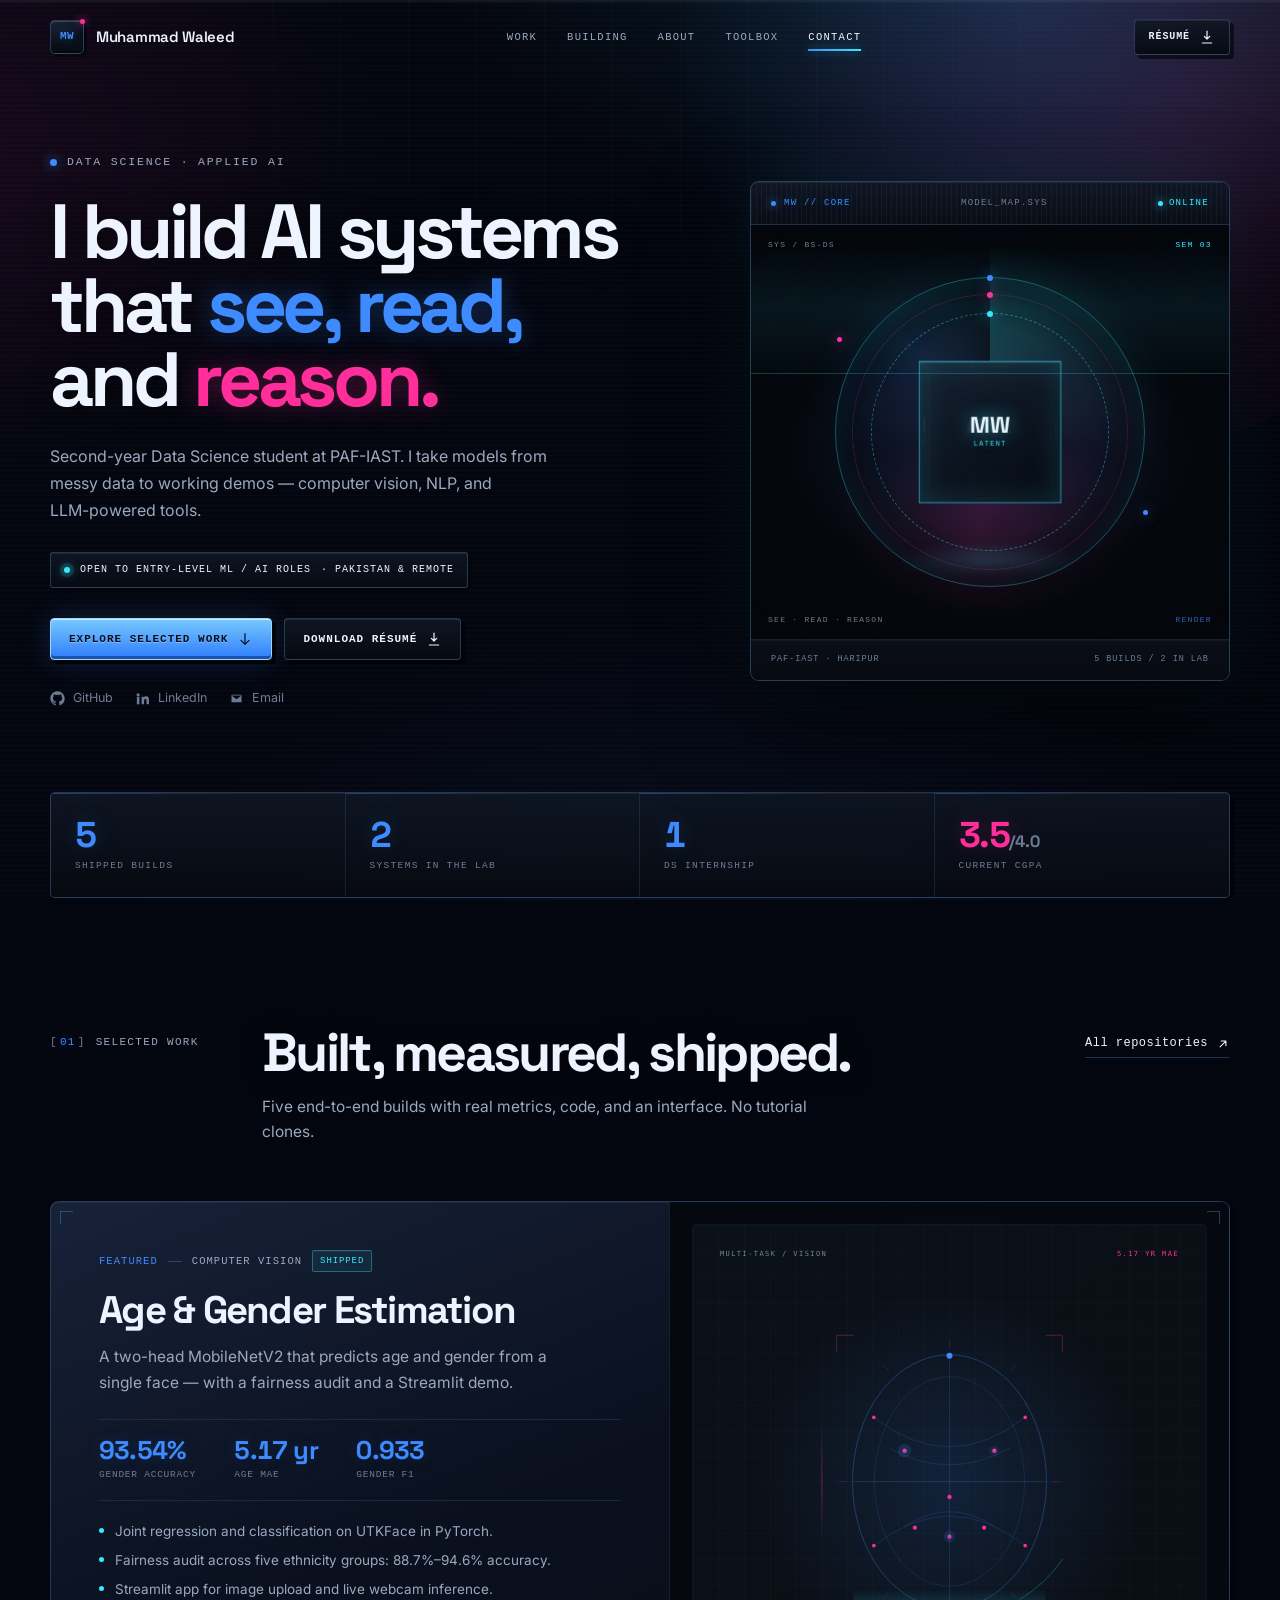
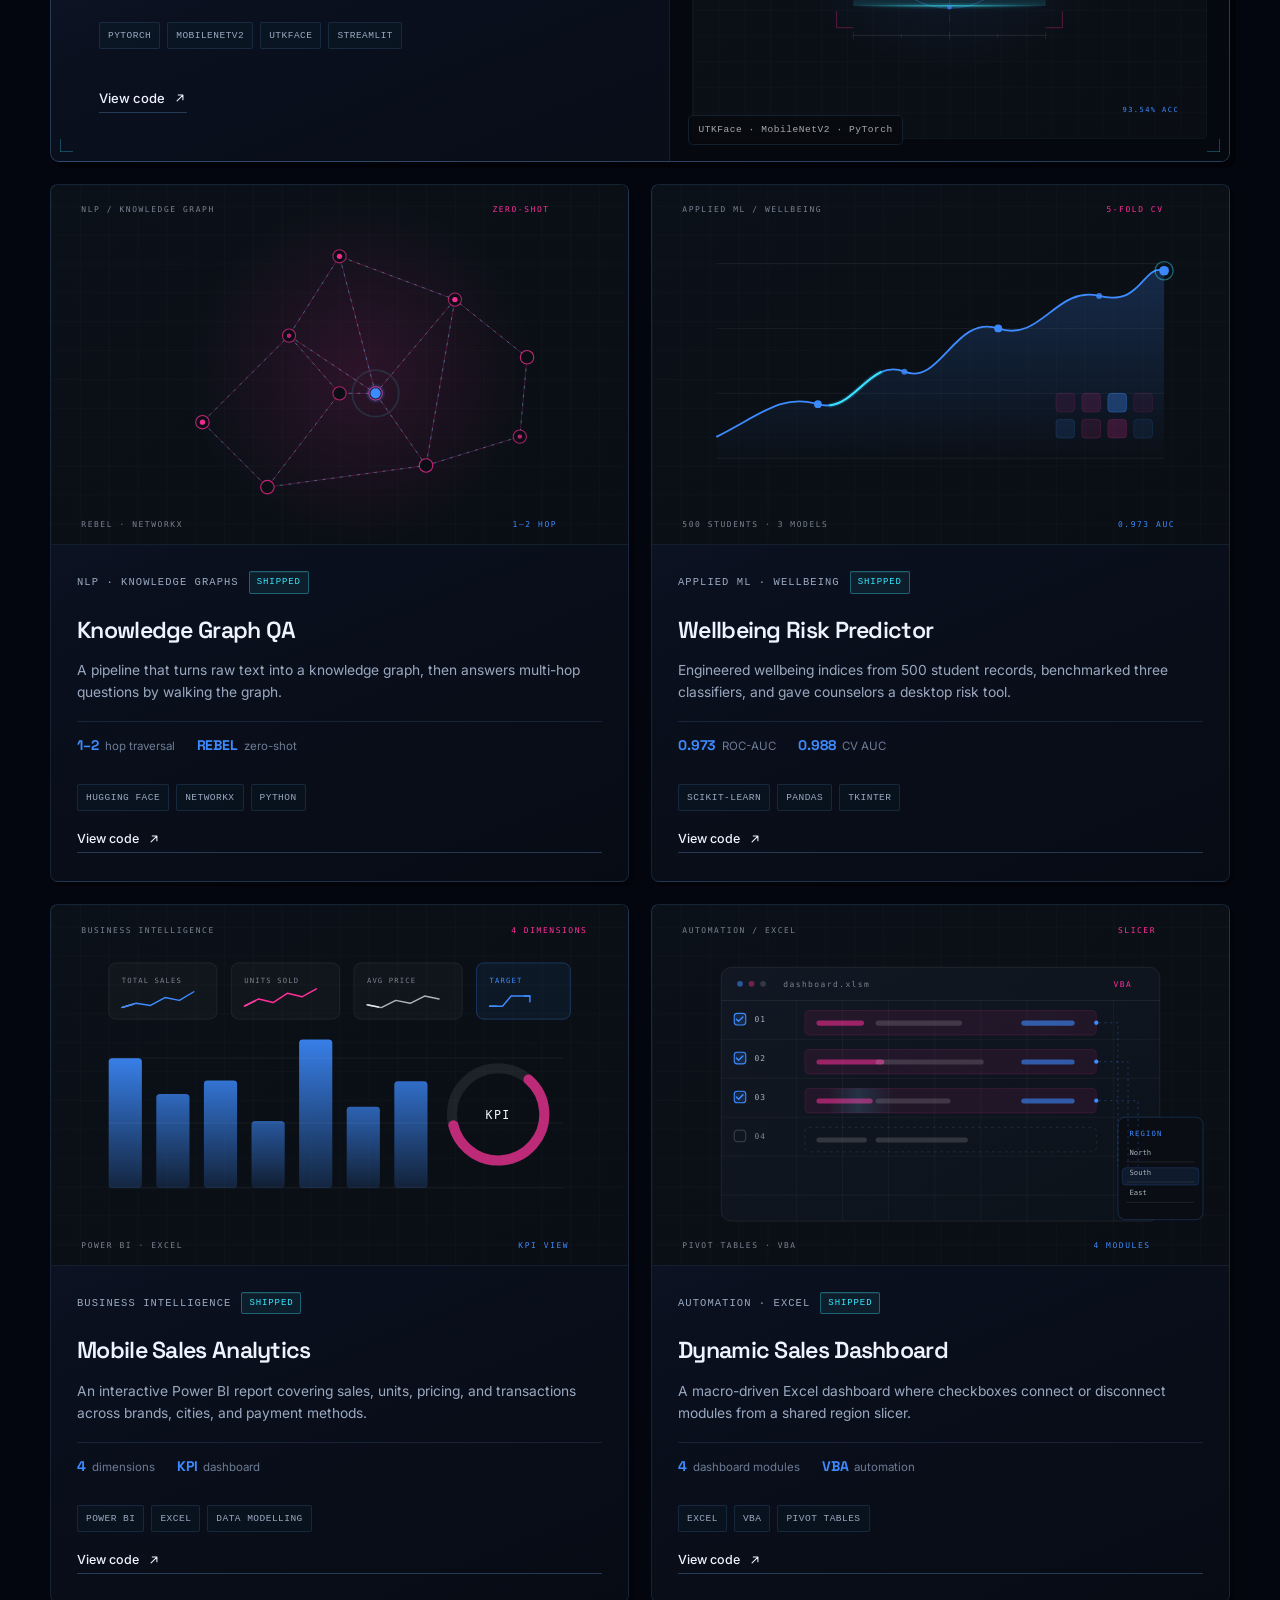
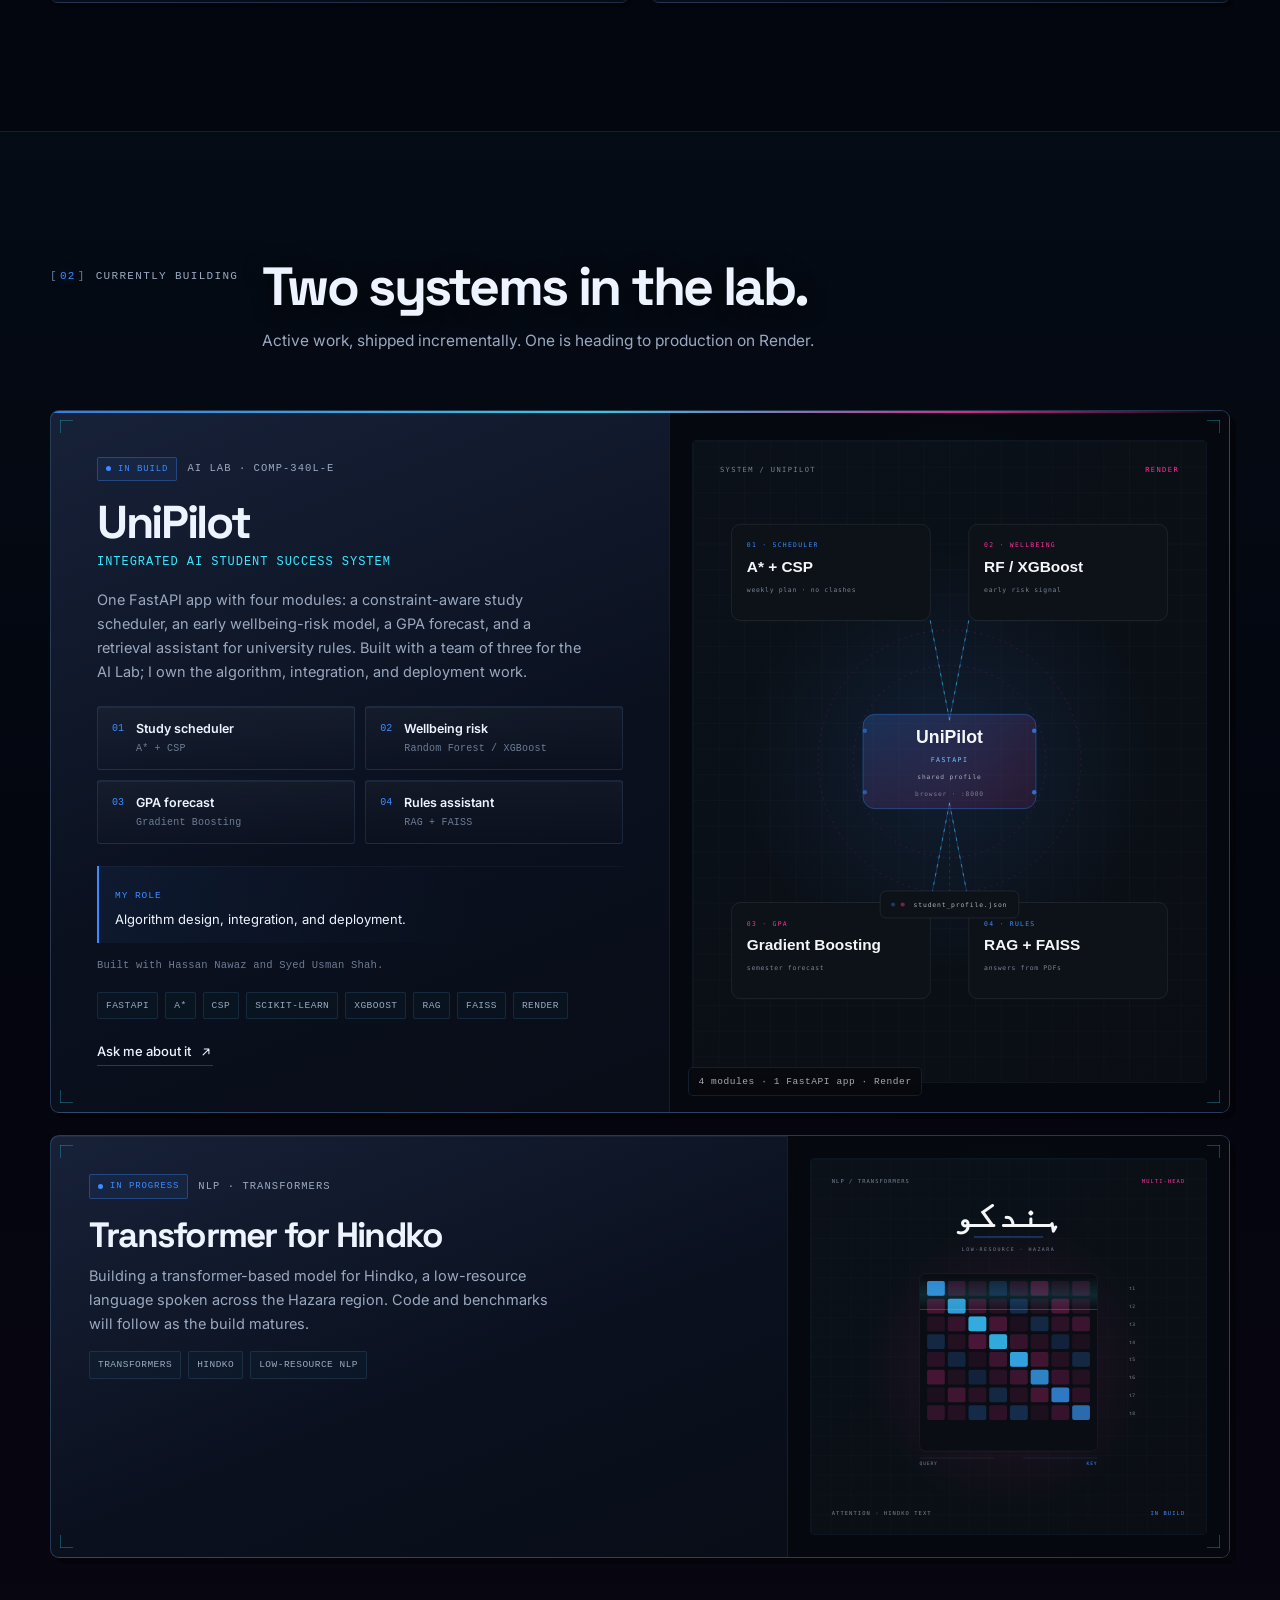
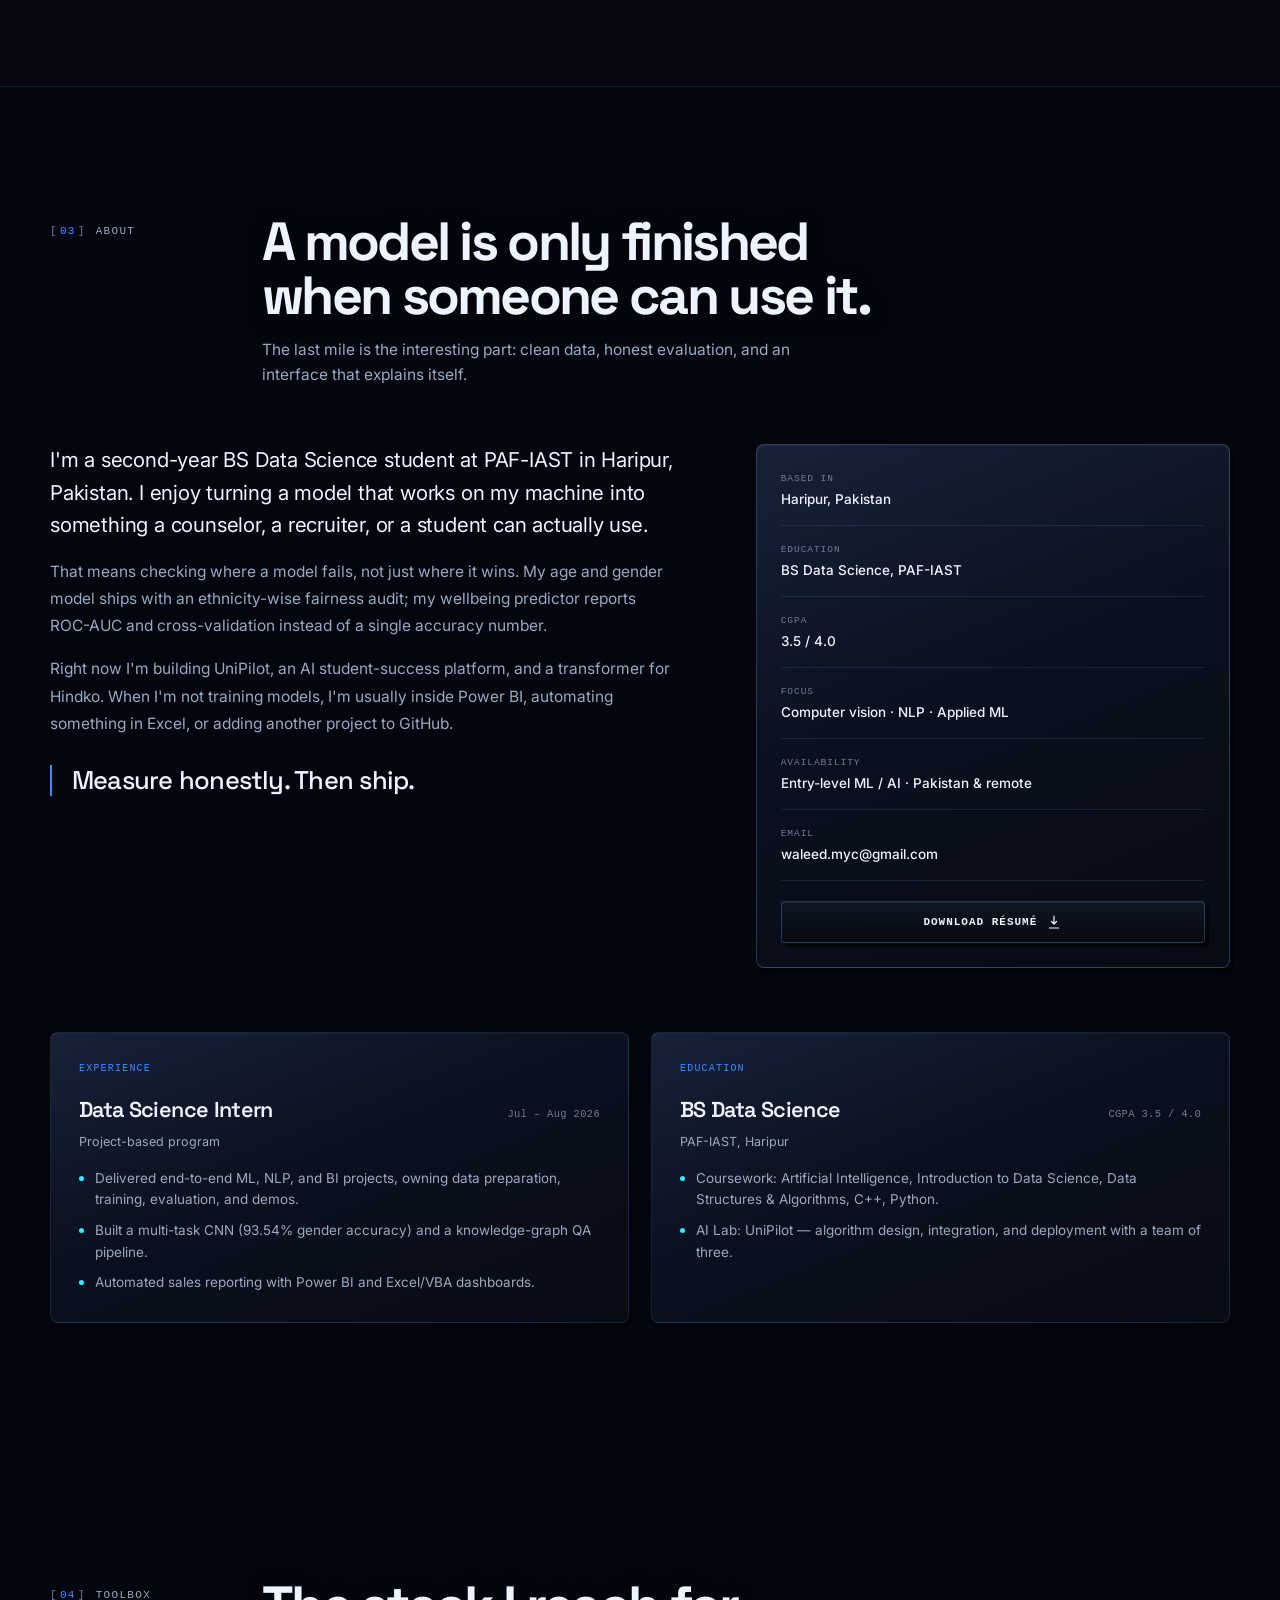
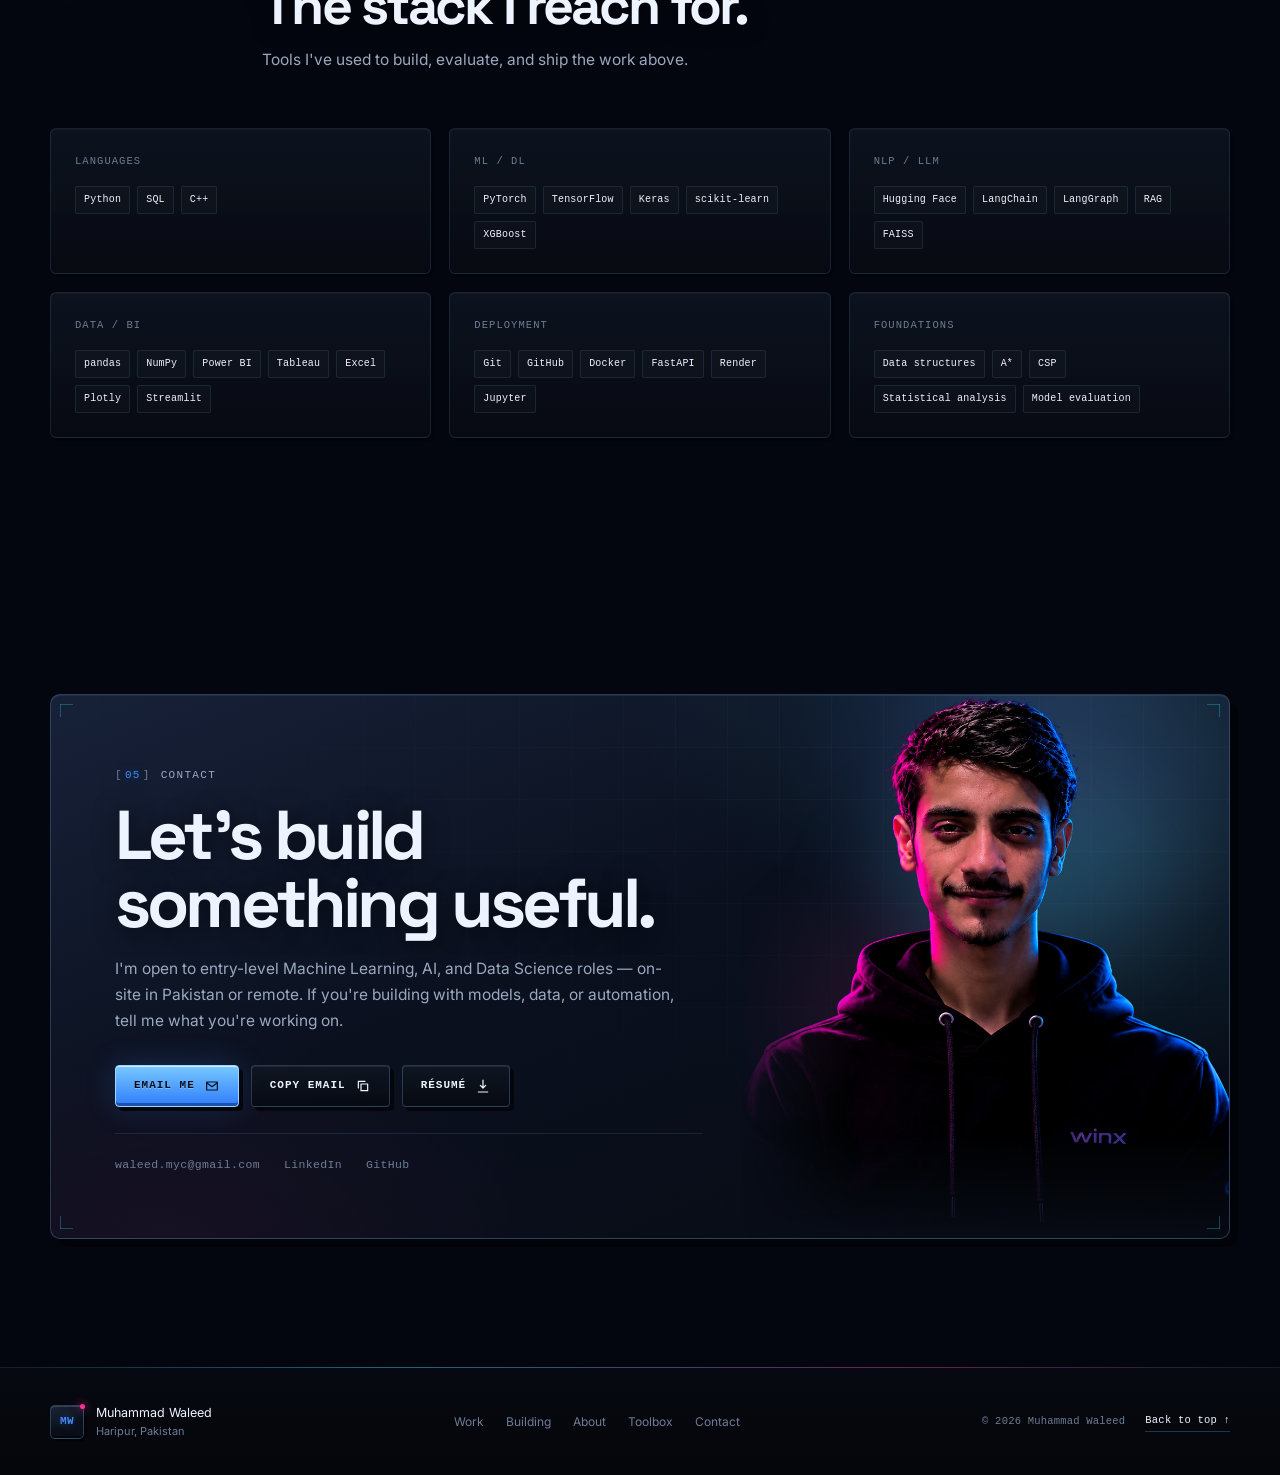
==== commit c632a37c: "Count the hero stats up and calm two covers The four hero figures now tick from zero to their totals" ====
--- a/index.html
+++ b/index.html
@@ -289,10 +289,10 @@
 
       <div class="container">
         <dl class="stats reveal">
-          <div><dt>Shipped builds</dt><dd>5</dd></div>
-          <div><dt>Systems in the lab</dt><dd>2</dd></div>
-          <div><dt>DS internship</dt><dd>1</dd></div>
-          <div><dt>Current CGPA</dt><dd>3.5<span>/4.0</span></dd></div>
+          <div><dt>Shipped builds</dt><dd data-count="5">5</dd></div>
+          <div><dt>Systems in the lab</dt><dd data-count="2">2</dd></div>
+          <div><dt>DS internship</dt><dd data-count="1">1</dd></div>
+          <div><dt>Current CGPA</dt><dd data-count="3.5" data-count-decimals="1">3.5<span>/4.0</span></dd></div>
         </dl>
       </div>
     </section>
